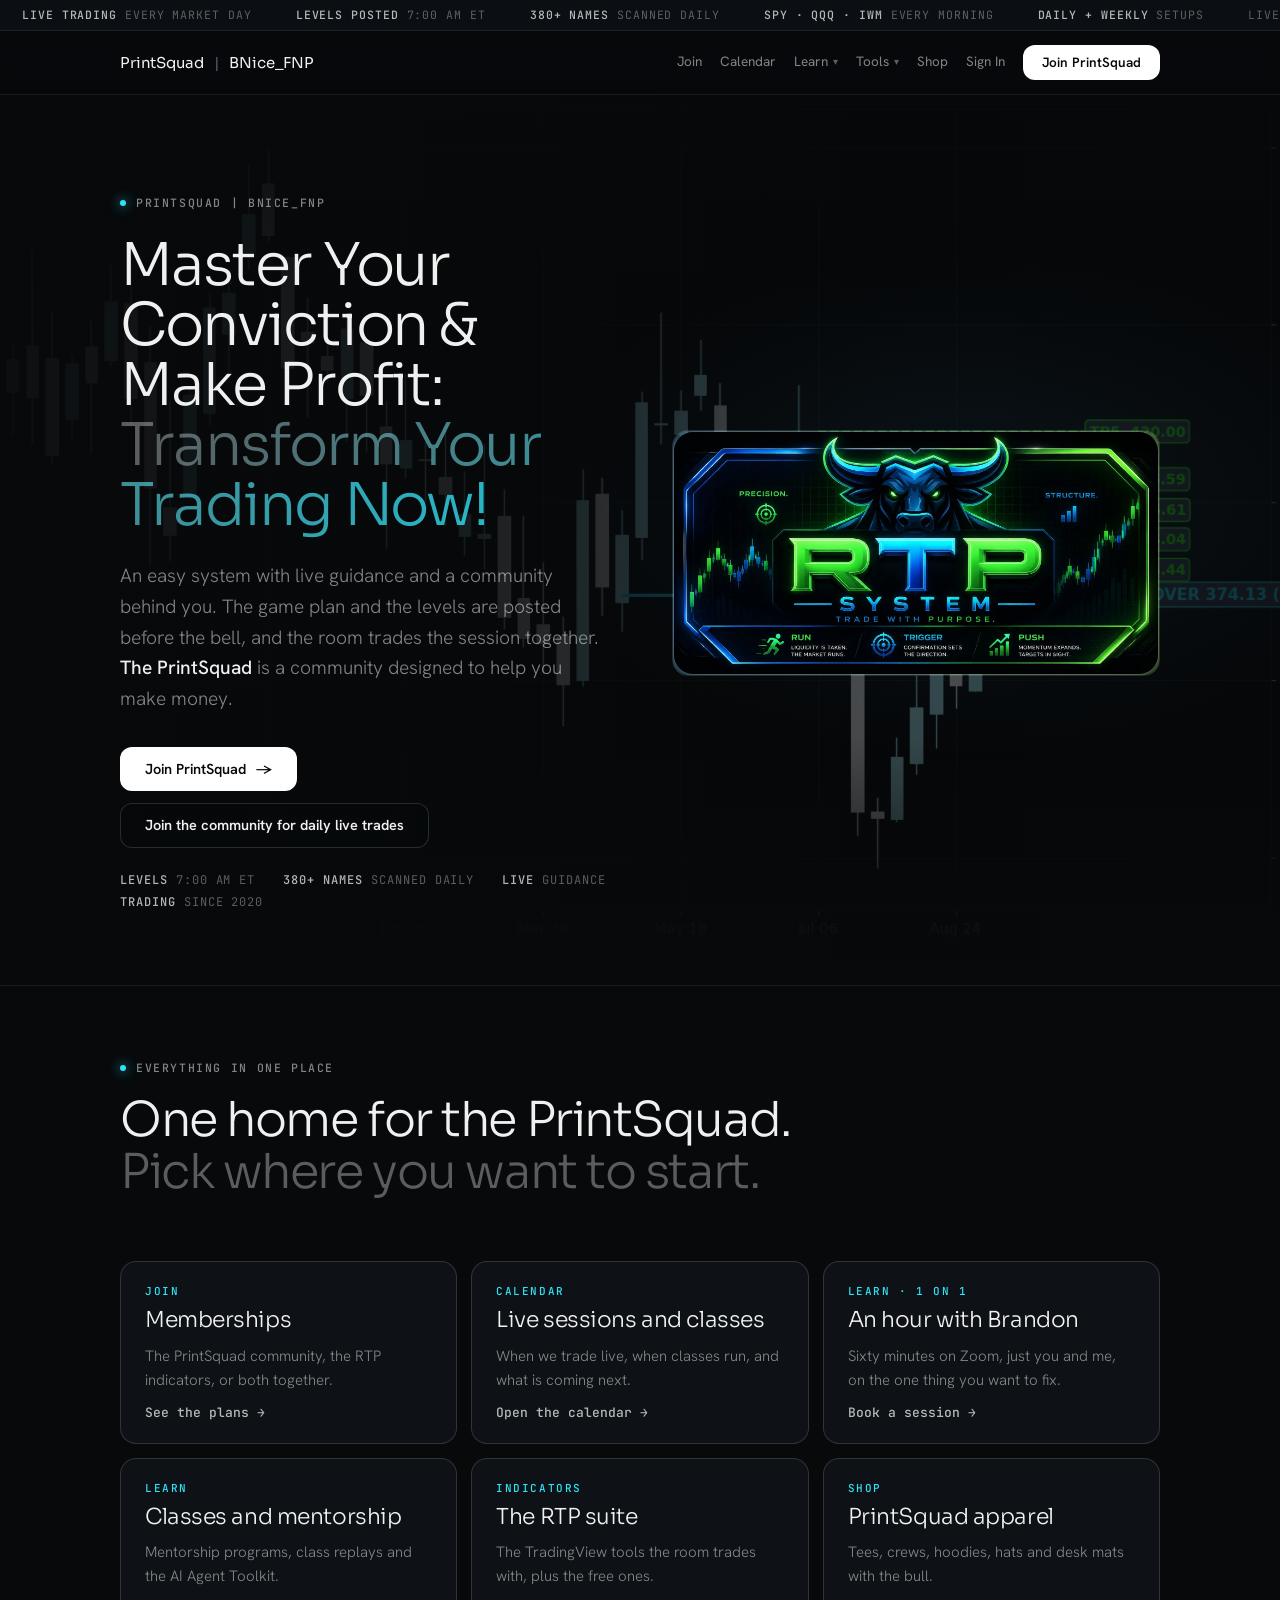
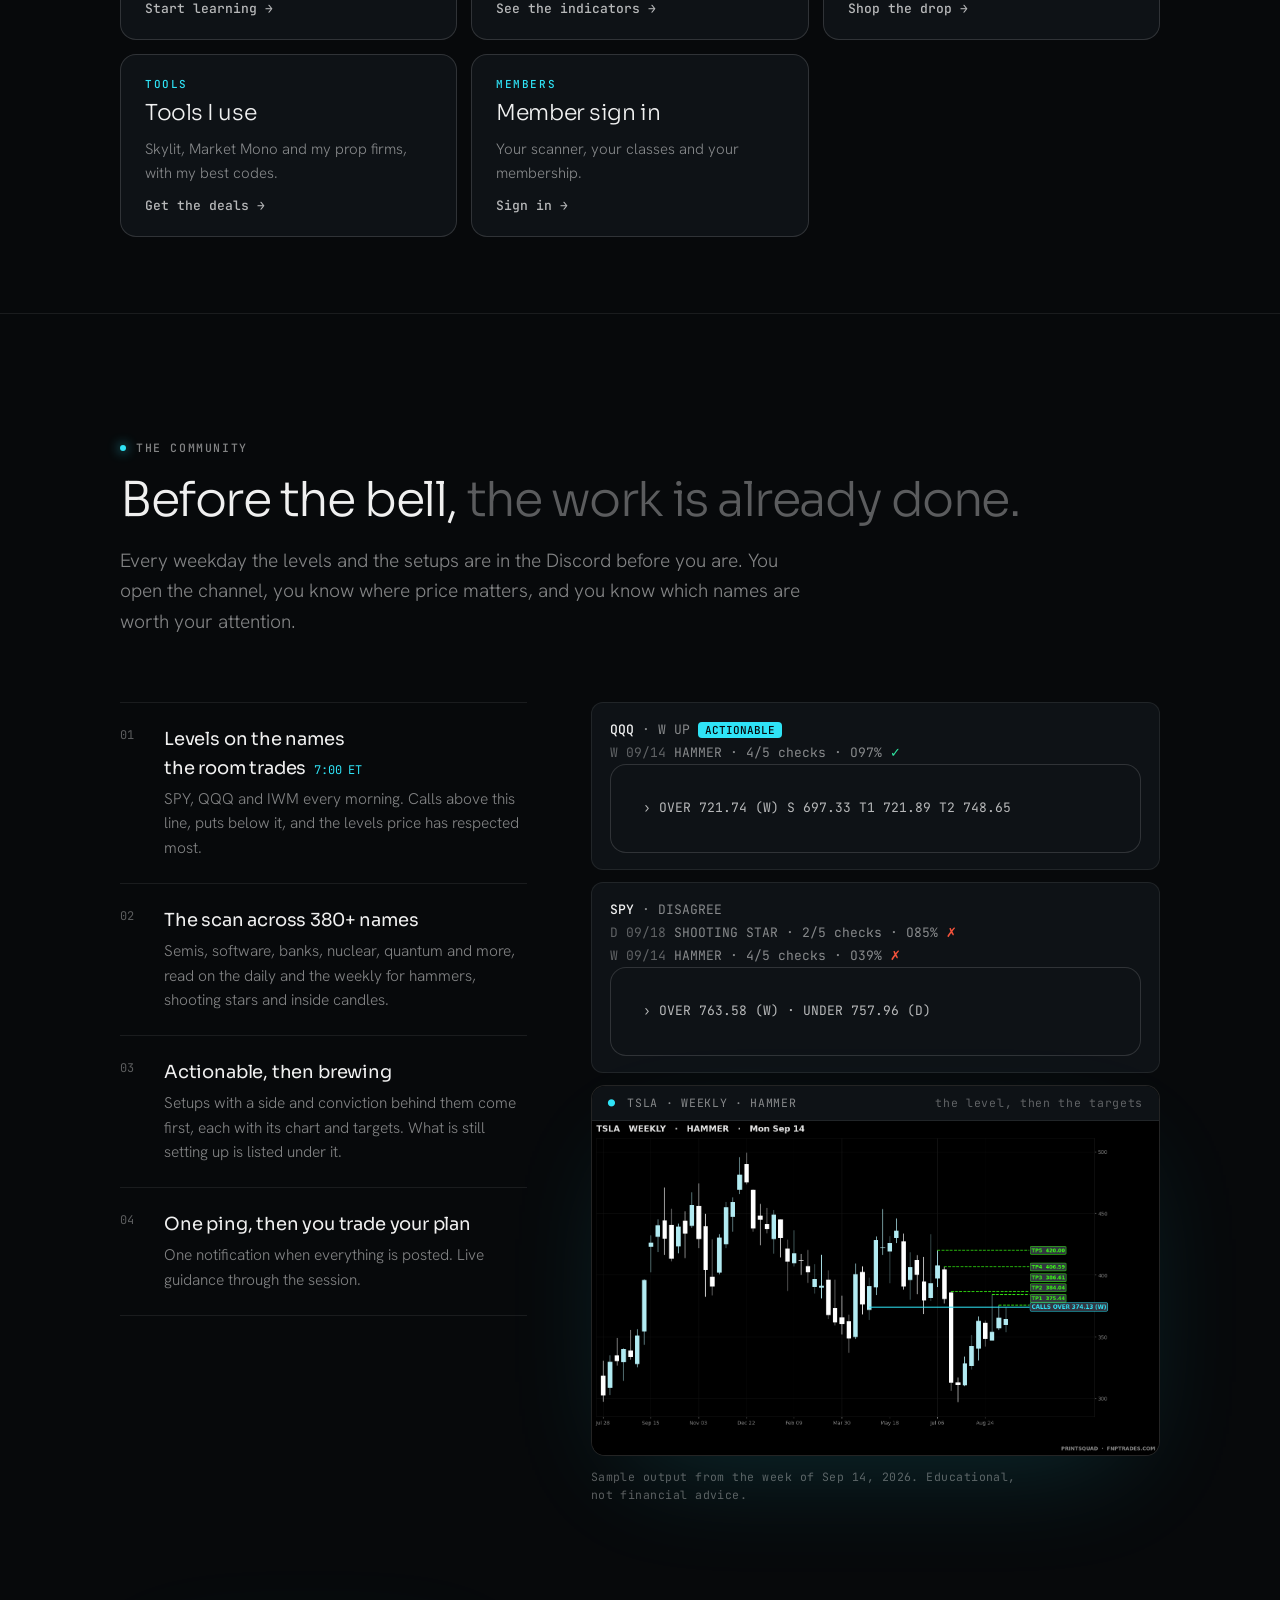
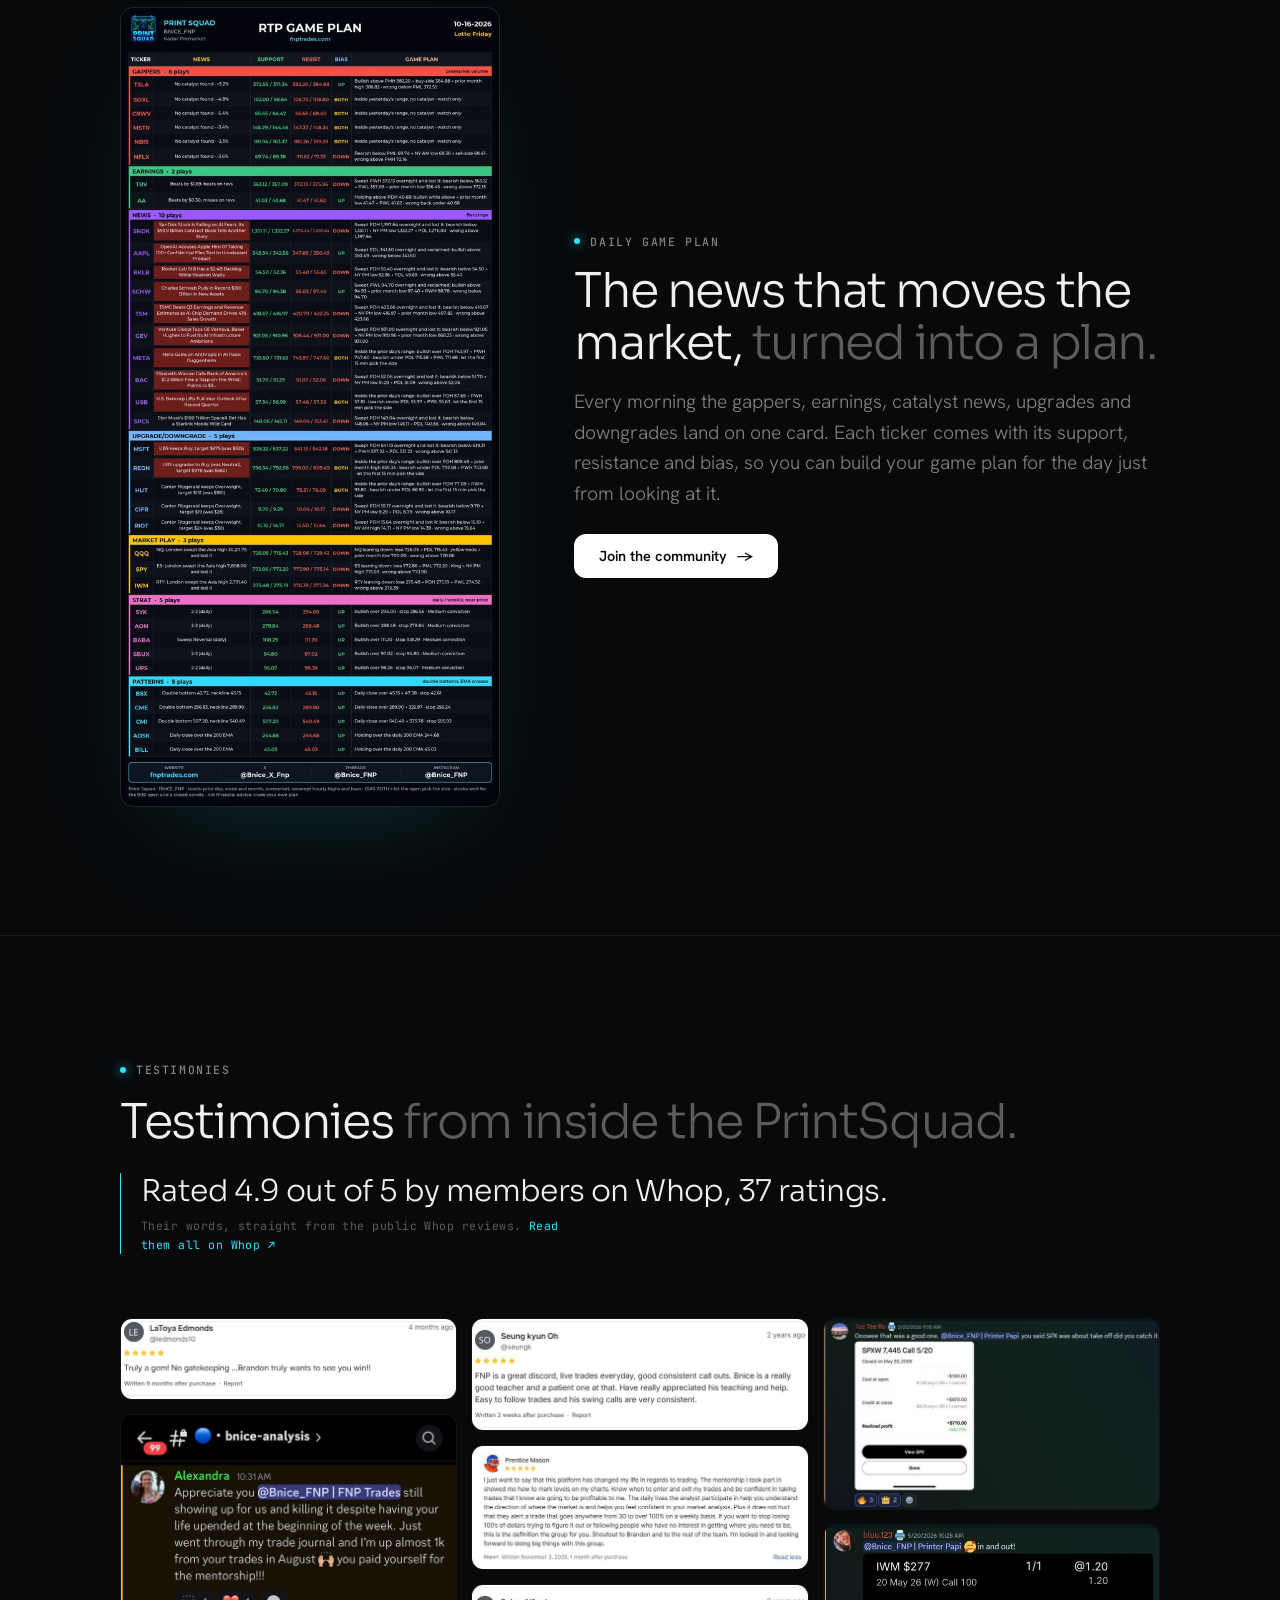
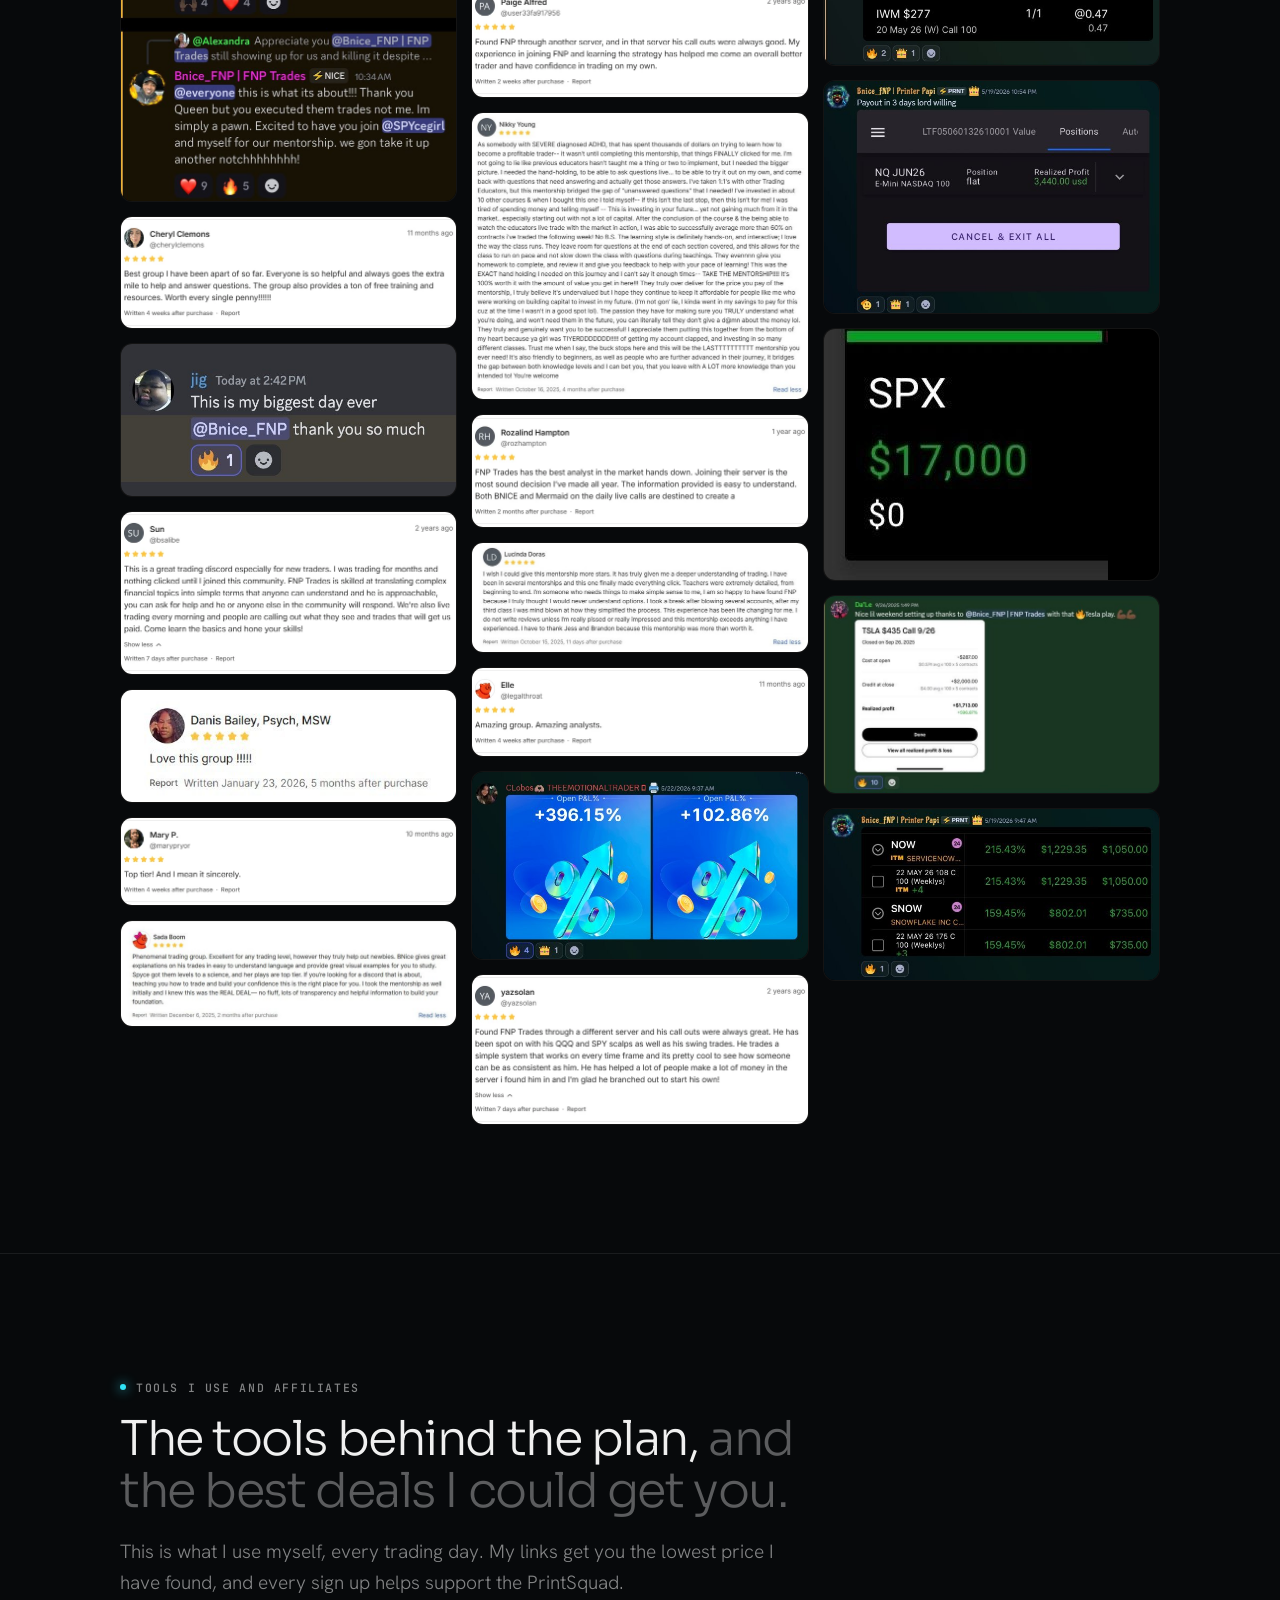
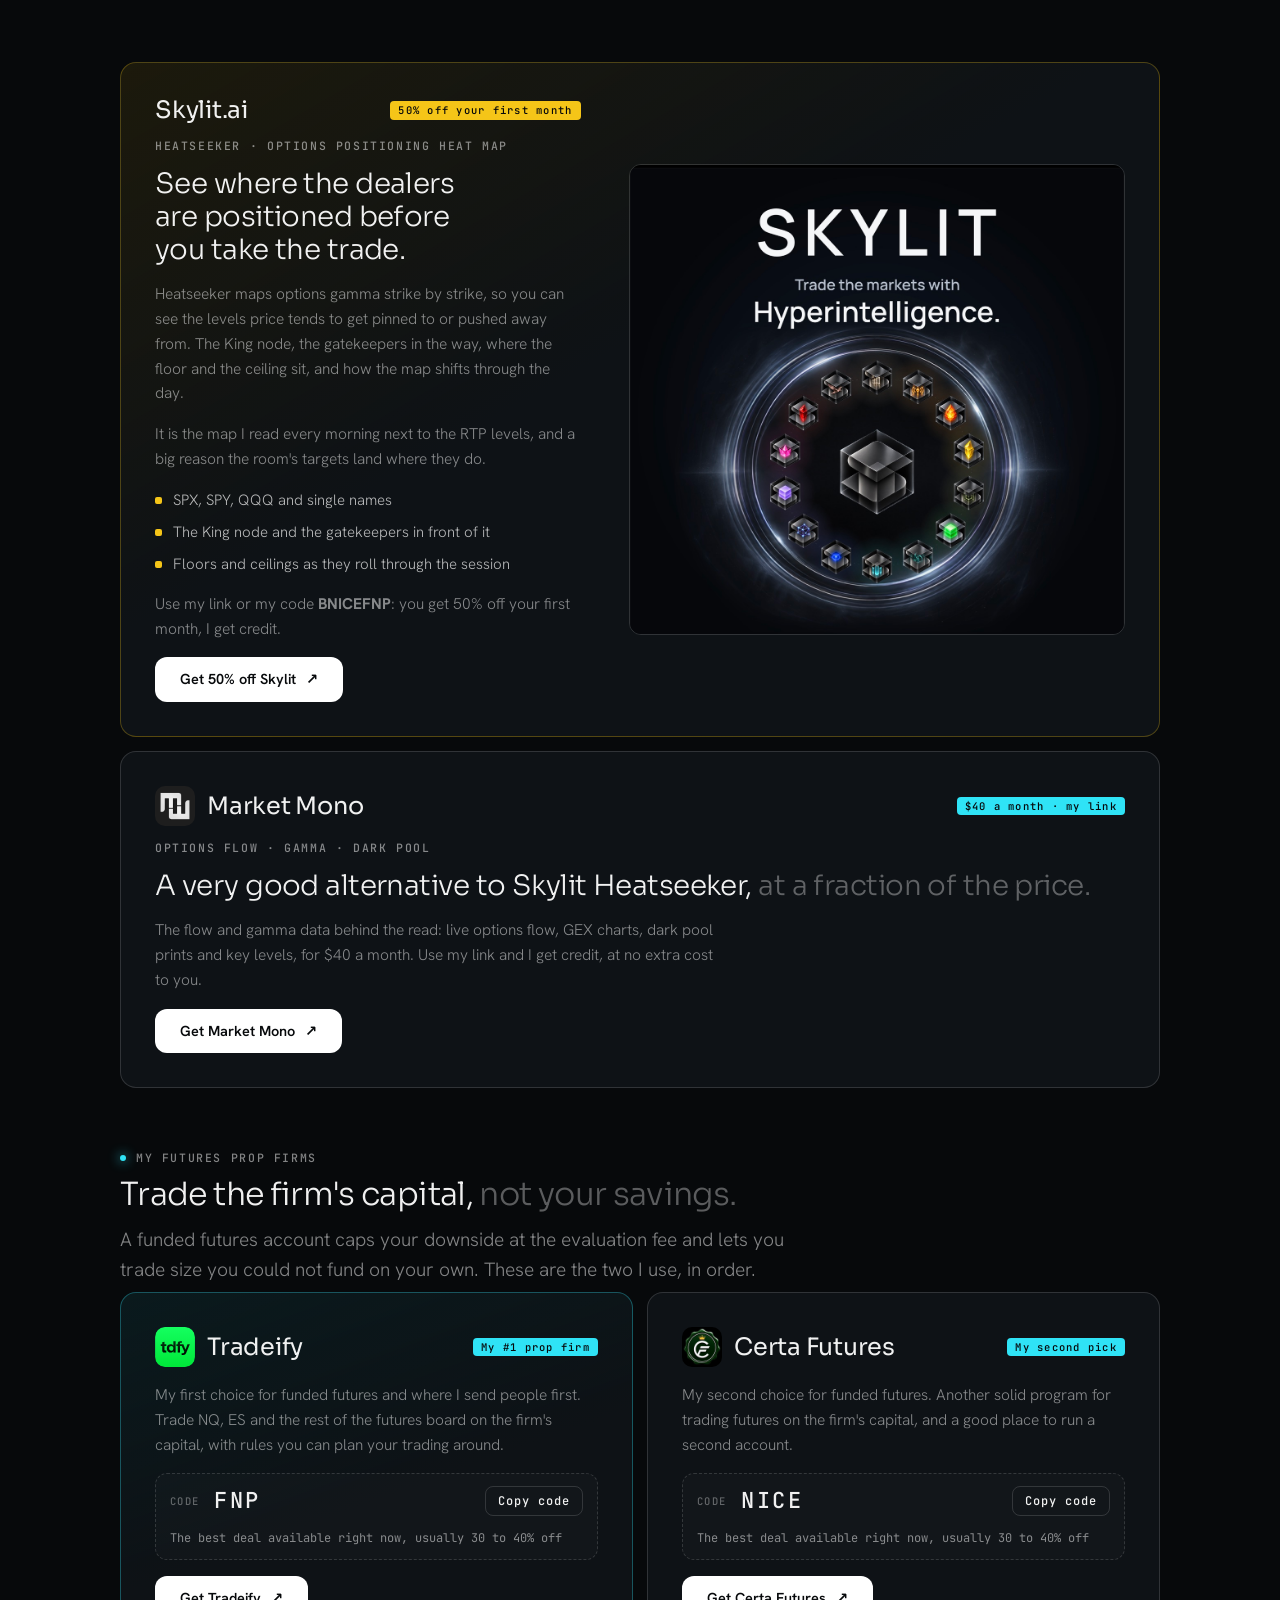
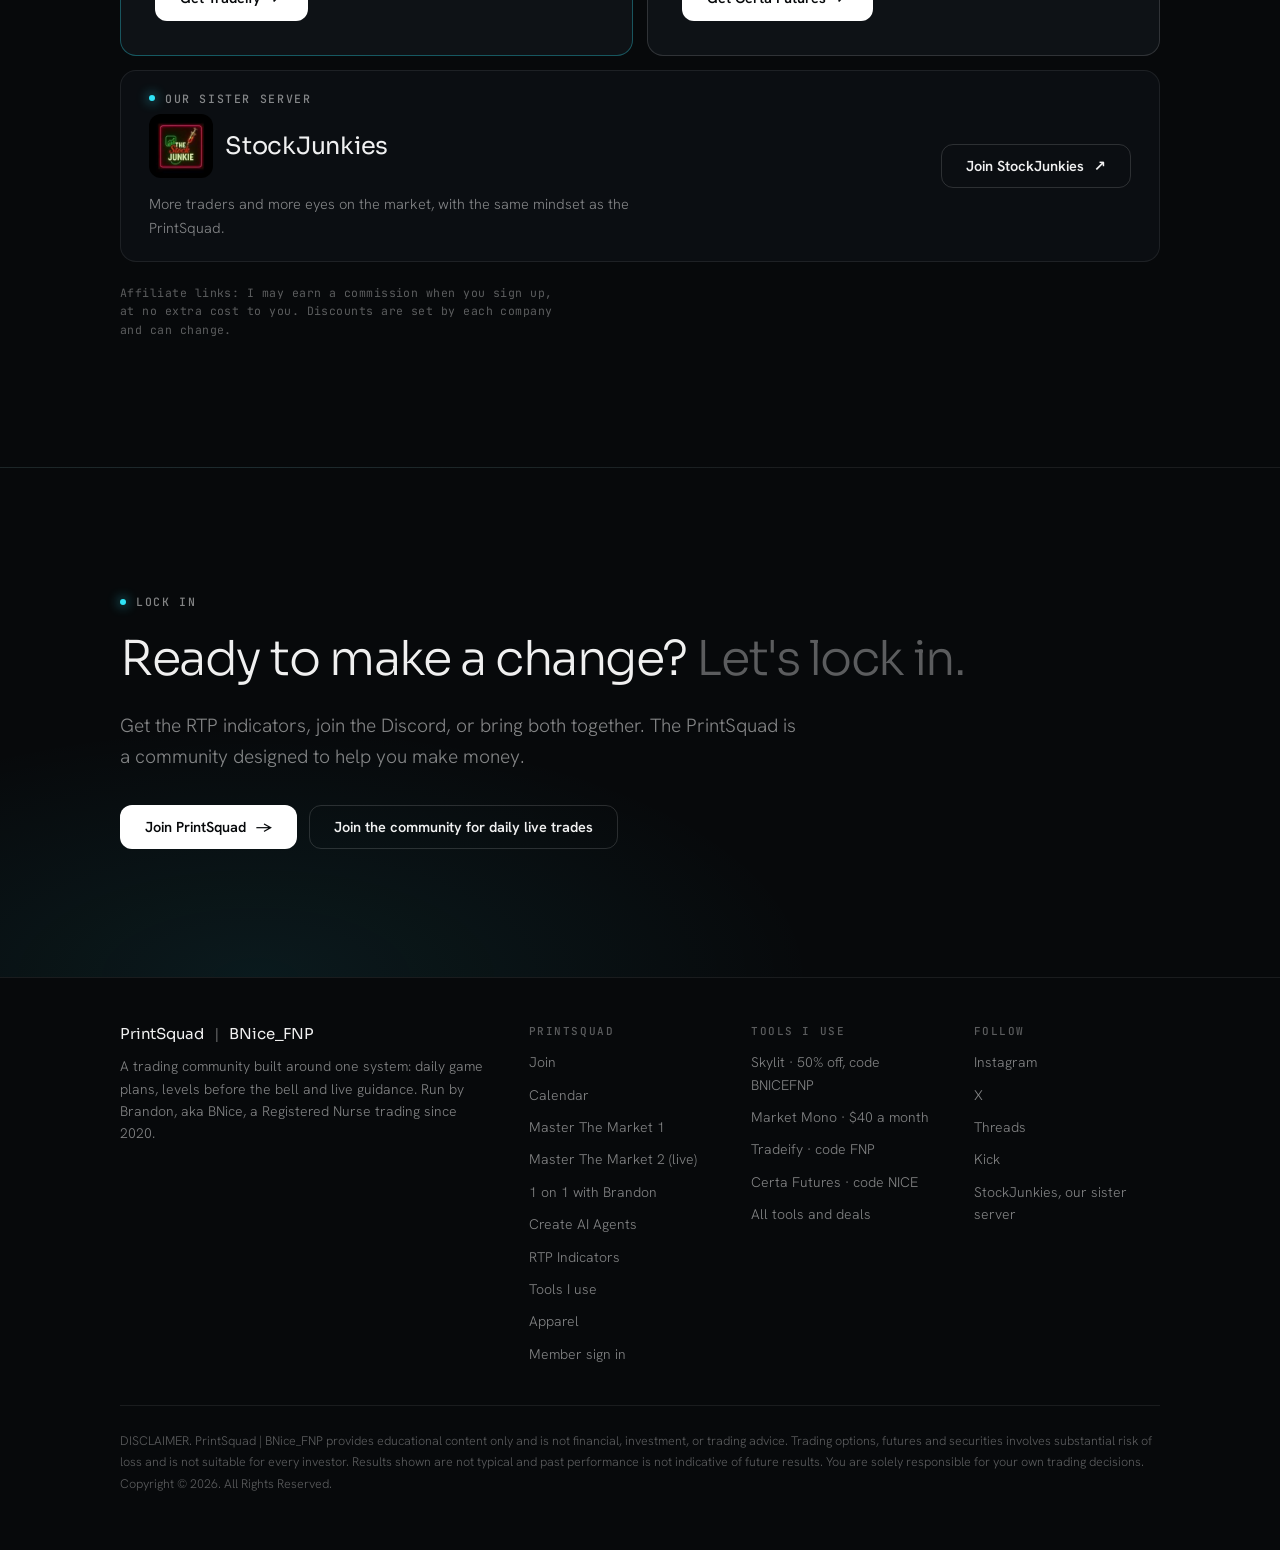
==== index.html @ 518dc93e "The RTP System is called the ebook, not the PDF Co-Authored-By: Claude Opus 5.5 <noreply@anthropic.c" ====
<!doctype html>
<html lang="en">
<head>
<meta charset="utf-8">
<meta name="viewport" content="width=device-width,initial-scale=1">
<title>PrintSquad | Live trading community with BNice</title>
<meta name="description" content="PrintSquad by BNice_FNP. Daily game plans, levels before the bell, live trading, classes, 1 on 1 sessions and the RTP indicators, all in one place.">
<link rel="preconnect" href="https://fonts.googleapis.com">
<link rel="stylesheet" href="https://fonts.googleapis.com/css2?family=Sora:wght@200;300;400;600&family=Hanken+Grotesk:wght@300;400;500;600&family=JetBrains+Mono:wght@400;500&display=swap">
<link rel="stylesheet" href="/site.css">
</head>
<body>
<div class="tape" aria-hidden="true"><div class="tape-track">
  <span><b>LIVE TRADING</b> EVERY MARKET DAY</span><span><b>LEVELS POSTED</b> 7:00 AM ET</span><span><b>380+ NAMES</b> SCANNED DAILY</span><span><b>SPY · QQQ · IWM</b> EVERY MORNING</span><span><b>DAILY + WEEKLY</b> SETUPS</span><span>LIVE GUIDANCE <i>● ON</i></span><span><b>TRADING</b> SINCE 2020</span><span><b>1 ON 1 WITH BRANDON</b> $150 / HOUR</span><span><b>50% OFF</b> SKYLIT · CODE BNICEFNP</span><span><b>CODE FNP</b> TRADEIFY</span>
  <span><b>LIVE TRADING</b> EVERY MARKET DAY</span><span><b>LEVELS POSTED</b> 7:00 AM ET</span><span><b>380+ NAMES</b> SCANNED DAILY</span><span><b>SPY · QQQ · IWM</b> EVERY MORNING</span><span><b>DAILY + WEEKLY</b> SETUPS</span><span>LIVE GUIDANCE <i>● ON</i></span><span><b>TRADING</b> SINCE 2020</span><span><b>1 ON 1 WITH BRANDON</b> $150 / HOUR</span><span><b>50% OFF</b> SKYLIT · CODE BNICEFNP</span><span><b>CODE FNP</b> TRADEIFY</span>
</div></div>

<header class="hdr"><div class="wrap">
  <a class="brand" href="/">PrintSquad <s>|</s> BNice_FNP</a>
  <nav class="nav" aria-label="Site"><a href="/join/">Join</a><a href="/calendar/">Calendar</a><div class="dd"><a class="dd-btn" href="/learn/" aria-haspopup="true">Learn<i aria-hidden="true">▾</i></a><div class="dd-menu"><a href="/learn/rtp-system/"><b>The RTP System</b><span>The ebook</span></a><a href="/learn/class/"><b>Master The Market 1</b><span>The recorded course</span></a><a href="/learn/mentorship/"><b>Master The Market 2</b><span>Live with Chad and BNice, coming soon</span></a><a href="/book/"><b>Book a 1 on 1</b><span>One hour on Zoom</span></a><a href="/aiclass/"><b>Create AI Agents</b><span>The AI Agent Toolkit</span></a></div></div><div class="dd"><a class="dd-btn" href="/tools/" aria-haspopup="true">Tools<i aria-hidden="true">▾</i></a><div class="dd-menu"><a href="/indicators/"><b>RTP Indicators</b><span>The suite for TradingView</span></a><a href="/indicators/#free"><b>Free Indicators</b><span>Free on TradingView</span></a><a href="/tools/"><b>Tools I Use</b><span>Skylit, Market Mono, prop firms</span></a></div></div><a href="https://fnptrades.com/shop/">Shop</a><a href="/members/">Sign In</a></nav>
  <a class="btn btn-solid btn-sm" href="/join/">Join PrintSquad</a>
</div>
<nav class="nav-mobile" aria-label="Site"><div class="wrap"><a href="/join/">Join</a><a href="/calendar/">Calendar</a><a href="/learn/">Learn</a><a href="/tools/">Tools</a><a href="https://fnptrades.com/shop/">Shop</a><a href="/members/">Sign In</a></div></nav>
</header>

<main id="top">
<section class="hero hero-ac"><div class="ac-bg" aria-hidden="true"></div><div class="ac-shade" aria-hidden="true"></div><div class="wrap hero-grid hero-bull">
  <div class="hero-copy">
    <span class="eyebrow">PrintSquad | BNice_FNP</span>
    <h1>Master Your Conviction &amp; Make Profit: <span class="dim">Transform Your Trading Now!</span></h1>
    <p class="lede">An easy system with live guidance and a community behind you. The game plan and the levels are posted before the bell, and the room trades the session together. <b class="hl">The PrintSquad</b> is a community designed to help you make money.</p>
    <div class="cta">
      <a class="btn btn-solid" href="/join/">Join PrintSquad <span aria-hidden="true">→</span></a>
      <a class="btn btn-ghost" href="https://whop.com/masterthemarket?a=bnicefnp">Join the community for daily live trades</a>
    </div>
    <div class="facts"><span><b>Levels</b> 7:00 AM ET</span><span><b>380+ names</b> scanned daily</span><span><b>Live</b> guidance</span><span><b>Trading</b> since 2020</span></div>
  </div>
  <figure class="poster bull"><img src="/assets/rtp_system_banner.webp" alt="RTP System banner: the PrintSquad bull over the RTP System logo. Precision. Structure. Trade with purpose. Run, Trigger, Push." width="1774" height="887"></figure>
</div></section>

<section id="hub" class="rule tight" aria-labelledby="hub-title"><div class="wrap">
  <div class="head">
    <span class="eyebrow">Everything in one place</span>
    <h2 id="hub-title">One home for the PrintSquad. <span class="dim">Pick where you want to start.</span></h2>
  </div>
  <div class="hub">
    <a class="tile" href="/join/"><span class="k">Join</span><h3>Memberships</h3><p>The PrintSquad community, the RTP indicators, or both together.</p><span class="go-arrow">See the plans →</span></a>
    <a class="tile" href="/calendar/"><span class="k">Calendar</span><h3>Live sessions and classes</h3><p>When we trade live, when classes run, and what is coming next.</p><span class="go-arrow">Open the calendar →</span></a>
    <a class="tile" href="/book/"><span class="k">Learn · 1 on 1</span><h3>An hour with Brandon</h3><p>Sixty minutes on Zoom, just you and me, on the one thing you want to fix.</p><span class="go-arrow">Book a session →</span></a>
    <a class="tile" href="/learn/"><span class="k">Learn</span><h3>Classes and mentorship</h3><p>Mentorship programs, class replays and the AI Agent Toolkit.</p><span class="go-arrow">Start learning →</span></a>
    <a class="tile" href="/indicators/"><span class="k">Indicators</span><h3>The RTP suite</h3><p>The TradingView tools the room trades with, plus the free ones.</p><span class="go-arrow">See the indicators →</span></a>
    <a class="tile" href="https://fnptrades.com/shop/"><span class="k">Shop</span><h3>PrintSquad apparel</h3><p>Tees, crews, hoodies, hats and desk mats with the bull.</p><span class="go-arrow">Shop the drop →</span></a>
    <a class="tile" href="/tools/"><span class="k">Tools</span><h3>Tools I use</h3><p>Skylit, Market Mono and my prop firms, with my best codes.</p><span class="go-arrow">Get the deals →</span></a>
    <a class="tile" href="/members/"><span class="k">Members</span><h3>Member sign in</h3><p>Your scanner, your classes and your membership.</p><span class="go-arrow">Sign in →</span></a>
  </div>
</div></section>

<section id="morning" class="rule"><div class="wrap">
  <div class="head">
    <span class="eyebrow">The community</span>
    <h2>Before the bell, <span class="dim">the work is already done.</span></h2>
    <p class="lede">Every weekday the levels and the setups are in the Discord before you are. You open the channel, you know where price matters, and you know which names are worth your attention.</p>
  </div>
  <div class="morning">
    <div class="steps">
      <div class="step"><h3>Levels on the names the room trades<span class="time">7:00 ET</span></h3><p>SPY, QQQ and IWM every morning. Calls above this line, puts below it, and the levels price has respected most.</p></div>
      <div class="step"><h3>The scan across 380+ names</h3><p>Semis, software, banks, nuclear, quantum and more, read on the daily and the weekly for hammers, shooting stars and inside candles.</p></div>
      <div class="step"><h3>Actionable, then brewing</h3><p>Setups with a side and conviction behind them come first, each with its chart and targets. What is still setting up is listed under it.</p></div>
      <div class="step"><h3>One ping, then you trade your plan</h3><p>One notification when everything is posted. Live guidance through the session.</p></div>
    </div>
    <div class="feed">
      <div class="msg" role="img" aria-label="Sample scan output for QQQ and SPY">
        <div><span class="sym">QQQ</span> · W UP<span class="tag">ACTIONABLE</span></div>
        <div><code>W 09/14</code>  HAMMER · 4/5 checks · O97% <span class="ok">✓</span></div>
        <div class="plan">› OVER 721.74 (W)  S 697.33  T1 721.89  T2 748.65</div>
      </div>
      <div class="msg" role="img" aria-label="Sample scan output for SPY">
        <div><span class="sym">SPY</span> · DISAGREE</div>
        <div><code>D 09/18</code>  SHOOTING STAR · 2/5 checks · O85% <span class="no">✗</span></div>
        <div><code>W 09/14</code>  HAMMER · 4/5 checks · O39% <span class="no">✗</span></div>
        <div class="plan">› OVER 763.58 (W)  ·  UNDER 757.96 (D)</div>
      </div>
      <figure class="shot" style="margin:0">
        <div class="shot-bar"><em>●</em><span>TSLA · WEEKLY · HAMMER</span><span>the level, then the targets</span></div>
        <img src="/assets/chart_hero.png" alt="A weekly TSLA chart in the PrintSquad scan template: a calls over level at 374.13 with five targets stacked above it." width="1553" height="914">
      </figure>
      <p class="note">Sample output from the week of Sep 14, 2026. Educational, not financial advice.</p>
    </div>
  </div>

  <div class="brief">
    <figure class="shot" style="margin:0">
      <img src="/assets/game_plan_card.webp" alt="The RTP Game Plan card: gappers, earnings, news, upgrades, market plays, Strat and pattern setups with support, resistance, bias and the plan for each ticker." width="606" height="1280">
    </figure>
    <div class="brief-copy">
      <span class="eyebrow">Daily Game Plan</span>
      <h2>The news that moves the market, <span class="dim">turned into a plan.</span></h2>
      <p class="lede">Every morning the gappers, earnings, catalyst news, upgrades and downgrades land on one card. Each ticker comes with its support, resistance and bias, so you can build your game plan for the day just from looking at it.</p>
      <div class="cta"><a class="btn btn-solid" href="https://whop.com/masterthemarket?a=bnicefnp">Join the community <span aria-hidden="true">→</span></a></div>
    </div>
  </div>
</div></section>

<section id="wins" class="rule"><div class="wrap">
  <div class="head">
    <span class="eyebrow">Testimonies</span>
    <h2>Testimonies <span class="dim">from inside the PrintSquad.</span></h2>
    <div class="claim">
      <strong>Rated 4.9 out of 5 by members on Whop, 37 ratings.</strong>
      <p class="note">Their words, straight from the public Whop reviews. <a href="https://whop.com/masterthemarket/printsquad-fnp-trades-bets/" target="_blank" rel="noopener" style="color:var(--cyan)">Read them all on Whop ↗</a></p>
    </div>
  </div>
  <div class="wall">
    <figure><img src="/assets/review_01_latoya.webp" alt="PrintSquad member review on Whop, 1 of 9" width="676" height="161" loading="lazy"></figure>
    <figure><img src="/assets/win_01.jpg" alt="PrintSquad member win, screenshot 1 of 14" loading="lazy"></figure>
    <figure><img src="/assets/review_02_cheryl.webp" alt="PrintSquad member review on Whop, 2 of 9" width="676" height="224" loading="lazy"></figure>
    <figure><img src="/assets/win_02.jpg" alt="PrintSquad member win, screenshot 2 of 14" loading="lazy"></figure>
    <figure><img src="/assets/review_03_sun.webp" alt="PrintSquad member review on Whop, 3 of 9" width="676" height="325" loading="lazy"></figure>
    <figure><img src="/assets/win_03.jpg" alt="PrintSquad member win, screenshot 3 of 14" loading="lazy"></figure>
    <figure><img src="/assets/review_06_mary.webp" alt="PrintSquad member review on Whop, 4 of 9" width="676" height="177" loading="lazy"></figure>
    <figure><img src="/assets/win_04.jpg" alt="PrintSquad member win, screenshot 4 of 14" loading="lazy"></figure>
    <figure><img src="/assets/review_07_seung.webp" alt="PrintSquad member review on Whop, 5 of 9" width="676" height="224" loading="lazy"></figure>
    <figure><img src="/assets/win_05.jpg" alt="PrintSquad member win, screenshot 5 of 14" loading="lazy"></figure>
    <figure><img src="/assets/review_08_paige.webp" alt="PrintSquad member review on Whop, 6 of 9" width="676" height="225" loading="lazy"></figure>
    <figure><img src="/assets/win_06.jpg" alt="PrintSquad member win, screenshot 6 of 14" loading="lazy"></figure>
    <figure><img src="/assets/review_09_rozalind.webp" alt="PrintSquad member review on Whop, 7 of 9" width="676" height="226" loading="lazy"></figure>
    <figure><img src="/assets/win_07.jpg" alt="PrintSquad member win, screenshot 7 of 14" loading="lazy"></figure>
    <figure><img src="/assets/review_12_elle.webp" alt="PrintSquad member review on Whop, 8 of 9" width="676" height="177" loading="lazy"></figure>
    <figure><img src="/assets/win_08.jpg" alt="PrintSquad member win, screenshot 8 of 14" loading="lazy"></figure>
    <figure><img src="/assets/review_13_yazsolan.webp" alt="PrintSquad member review on Whop, 9 of 9" width="676" height="300" loading="lazy"></figure>
    <figure><img src="/assets/win_09.jpg" alt="PrintSquad member win, screenshot 9 of 14" loading="lazy"></figure>
    <figure><img src="/assets/win_10.jpg" alt="PrintSquad member win, screenshot 10 of 14" loading="lazy"></figure>
    <figure><img src="/assets/win_11.jpg" alt="PrintSquad member win, screenshot 11 of 14" loading="lazy"></figure>
    <figure><img src="/assets/win_12.jpg" alt="PrintSquad member win, screenshot 12 of 14" loading="lazy"></figure>
    <figure><img src="/assets/win_13.jpg" alt="PrintSquad member win, screenshot 13 of 14" loading="lazy"></figure>
    <figure><img src="/assets/win_14.jpg" alt="PrintSquad member win, screenshot 14 of 14" loading="lazy"></figure>
  </div>
</div></section>

<section id="tools" class="rule" aria-labelledby="tools-title"><div class="wrap">
  <div class="head">
    <span class="eyebrow">Tools I use and Affiliates</span>
    <h2 id="tools-title">The tools behind the plan, <span class="dim">and the best deals I could get you.</span></h2>
    <p class="lede">This is what I use myself, every trading day. My links get you the lowest price I have found, and every sign up helps support the PrintSquad.</p>
  </div>

  <div class="tools">
    <article class="tool tool-feature">
      <div class="tool-copy">
        <div class="tool-head"><span class="wordmark">Skylit.ai</span><span class="deal">50% off your first month</span></div>
        <span class="k">Heatseeker · options positioning heat map</span>
        <h3>See where the dealers are positioned before you take the trade.</h3>
        <p>Heatseeker maps options gamma strike by strike, so you can see the levels price tends to get pinned to or pushed away from. The King node, the gatekeepers in the way, where the floor and the ceiling sit, and how the map shifts through the day.</p>
        <p>It is the map I read every morning next to the RTP levels, and a big reason the room's targets land where they do.</p>
        <ul>
          <li>SPX, SPY, QQQ and single names</li>
          <li>The King node and the gatekeepers in front of it</li>
          <li>Floors and ceilings as they roll through the session</li>
        </ul>
        <p>Use my link or my code <b>BNICEFNP</b>: you get 50% off your first month, I get credit.</p>
        <a class="btn btn-solid" href="https://app.skylit.ai/products?ref=BNICEFNP" target="_blank" rel="sponsored noopener">Get 50% off Skylit <span aria-hidden="true">↗</span></a>
      </div>
      <img class="tool-shot" src="/assets/shot_skylit.jpg" alt="Skylit: trade the markets with Hyperintelligence" loading="lazy">
    </article>
    <article class="tool">
      <div class="tool-head"><span class="brandmark"><img class="brandlogo" src="/assets/logo_marketmono.png" alt="" loading="lazy"><span class="wordmark">Market Mono</span></span><span class="deal cy">$40 a month · my link</span></div>
      <span class="k">Options flow · gamma · dark pool</span>
      <h3>A very good alternative to Skylit Heatseeker, <span class="dim">at a fraction of the price.</span></h3>
      <p>The flow and gamma data behind the read: live options flow, GEX charts, dark pool prints and key levels, for $40 a month. Use my link and I get credit, at no extra cost to you.</p>
      <a class="btn btn-solid" href="https://whop.com/checkout/plan_psgRuvs8nuYvo?a=bnicefnp" target="_blank" rel="sponsored noopener">Get Market Mono <span aria-hidden="true">↗</span></a>
    </article>
  </div>

  <div class="props-head">
    <span class="eyebrow">My futures prop firms</span>
    <h3>Trade the firm's capital, <span class="dim">not your savings.</span></h3>
    <p class="lede">A funded futures account caps your downside at the evaluation fee and lets you trade size you could not fund on your own. These are the two I use, in order.</p>
  </div>
  <div class="props">
    <article class="tool tool-first">
      <div class="tool-head"><span class="brandmark"><img class="brandlogo" src="/assets/logo_tradeify.svg" alt="" loading="lazy"><span class="wordmark">Tradeify</span></span><span class="deal cy">My #1 prop firm</span></div>
      <p>My first choice for funded futures and where I send people first. Trade NQ, ES and the rest of the futures board on the firm's capital, with rules you can plan your trading around.</p>
      <div class="coupon"><span class="lbl">Code</span><code>FNP</code><button type="button" data-code="FNP">Copy code</button><span class="off">The best deal available right now, usually 30 to 40% off</span></div>
      <a class="btn btn-solid" href="https://tradeify.co/?ref=GKHED45U" target="_blank" rel="sponsored noopener">Get Tradeify <span aria-hidden="true">↗</span></a>
    </article>
    <article class="tool">
      <div class="tool-head"><span class="brandmark"><img class="brandlogo" src="/assets/logo_certa.jpg" alt="" loading="lazy"><span class="wordmark">Certa Futures</span></span><span class="deal cy">My second pick</span></div>
      <p>My second choice for funded futures. Another solid program for trading futures on the firm's capital, and a good place to run a second account.</p>
      <div class="coupon"><span class="lbl">Code</span><code>NICE</code><button type="button" data-code="NICE">Copy code</button><span class="off">The best deal available right now, usually 30 to 40% off</span></div>
      <a class="btn btn-solid" href="https://www.certafutures.com/?checkout=1&amp;ref=CF534EED9A1739" target="_blank" rel="sponsored noopener">Get Certa Futures <span aria-hidden="true">↗</span></a>
    </article>
  </div>

  <div class="sister">
    <div><span class="eyebrow">Our sister server</span><strong><span class="brandmark"><img class="brandlogo" src="/assets/logo_stockjunkies.jpg" alt="" loading="lazy"><span class="wordmark">StockJunkies</span></span></strong><p>More traders and more eyes on the market, with the same mindset as the PrintSquad.</p></div>
    <a class="btn btn-ghost" href="https://whop.com/checkout/plan_VsYedL4dfEl0D?a=bnicefnp" target="_blank" rel="noopener">Join StockJunkies <span aria-hidden="true">↗</span></a>
  </div>
  <p class="note aff-note">Affiliate links: I may earn a commission when you sign up, at no extra cost to you. Discounts are set by each company and can change.</p>
</div></section>

<section class="close rule"><div class="wrap">
  <span class="eyebrow">Lock in</span>
  <h2>Ready to make a change? <span class="dim">Let's lock in.</span></h2>
  <p class="lede">Get the RTP indicators, join the Discord, or bring both together. The PrintSquad is a community designed to help you make money.</p>
  <div class="cta"><a class="btn btn-solid" href="/join/">Join PrintSquad <span aria-hidden="true">→</span></a>
  <a class="btn btn-ghost" href="https://whop.com/masterthemarket?a=bnicefnp">Join the community for daily live trades</a></div>
  </div></section>
</main>

<footer><div class="wrap">
  <div class="foot">
    <div><div class="brand" style="margin-bottom:14px">PrintSquad <s>|</s> BNice_FNP</div><p style="font-size:14px;color:var(--t3)">A trading community built around one system: daily game plans, levels before the bell and live guidance. Run by Brandon, aka BNice, a Registered Nurse trading since 2020.</p></div>
    <div><h4>PrintSquad</h4><ul><li><a href="/join/">Join</a></li><li><a href="/calendar/">Calendar</a></li><li><a href="/learn/class/">Master The Market 1</a></li><li><a href="/learn/mentorship/">Master The Market 2 (live)</a></li><li><a href="/book/">1 on 1 with Brandon</a></li><li><a href="/aiclass/">Create AI Agents</a></li><li><a href="/indicators/">RTP Indicators</a></li><li><a href="/tools/">Tools I use</a></li><li><a href="https://fnptrades.com/shop/">Apparel</a></li><li><a href="/members/">Member sign in</a></li></ul></div>
    <div><h4>Tools I use</h4><ul><li><a href="https://app.skylit.ai/products?ref=BNICEFNP" target="_blank" rel="sponsored noopener">Skylit · 50% off, code BNICEFNP</a></li><li><a href="https://whop.com/checkout/plan_psgRuvs8nuYvo?a=bnicefnp" target="_blank" rel="sponsored noopener">Market Mono · $40 a month</a></li><li><a href="https://tradeify.co/?ref=GKHED45U" target="_blank" rel="sponsored noopener">Tradeify · code FNP</a></li><li><a href="https://www.certafutures.com/?checkout=1&amp;ref=CF534EED9A1739" target="_blank" rel="sponsored noopener">Certa Futures · code NICE</a></li><li><a href="/tools/">All tools and deals</a></li></ul></div>
    <div><h4>Follow</h4><ul><li><a href="https://www.instagram.com/bnice_fnp/">Instagram</a></li><li><a href="https://x.com/Bnice_X_Fnp">X</a></li><li><a href="https://www.threads.net/@bnice_fnp">Threads</a></li><li><a href="https://kick.com/bnice-fnp">Kick</a></li><li><a href="https://whop.com/checkout/plan_VsYedL4dfEl0D?a=bnicefnp" target="_blank" rel="noopener">StockJunkies, our sister server</a></li></ul></div>
  </div>
  <p class="legal">DISCLAIMER. PrintSquad | BNice_FNP provides educational content only and is not financial, investment, or trading advice. Trading options, futures and securities involves substantial risk of loss and is not suitable for every investor. Results shown are not typical and past performance is not indicative of future results. You are solely responsible for your own trading decisions.<br>Copyright © 2026. All Rights Reserved.</p>
</div></footer>
<script>
document.querySelectorAll(".coupon button").forEach(function (b) {
  b.addEventListener("click", function () {
    var done = function () { b.textContent = "Copied"; setTimeout(function () { b.textContent = "Copy code"; }, 1600); };
    if (navigator.clipboard) navigator.clipboard.writeText(b.dataset.code).then(done, done); else done();
  });
});
</script>
</body>
</html>
---- site.css ----
/* One deliberate look: the site is dark the way a trading terminal is dark.
   Every colour is painted explicitly so it holds on any host ground. */
:root{
  --ground:#07090B; --ground-2:#0B0E12; --panel:#0E1216;
  --t1:rgba(255,255,255,.94); --t2:rgba(255,255,255,.70); --t3:rgba(255,255,255,.50); --t4:rgba(255,255,255,.34);
  --line:rgba(255,255,255,.08); --line-2:rgba(255,255,255,.14);
  --cyan:#2FE3F6; --mint:#B2EBF2; --up:#2FE3A0; --down:#F5533C; --gold:#F5C518;
  --display:"Sora",ui-sans-serif,system-ui,"Segoe UI",sans-serif;
  --body:"Hanken Grotesk",ui-sans-serif,system-ui,"Segoe UI",sans-serif;
  --mono:"JetBrains Mono",ui-monospace,"SF Mono",Menlo,Consolas,monospace;
  --wrap:1120px;
}
*{box-sizing:border-box}
html{scroll-behavior:smooth}
body{margin:0;background:var(--ground);color:var(--t2);font:300 17px/1.6 var(--body);-webkit-font-smoothing:antialiased}
a{color:inherit;text-decoration:none}
a:focus-visible,button:focus-visible{outline:2px solid var(--cyan);outline-offset:3px;border-radius:6px}
img{display:block;max-width:100%;height:auto}
.wrap{max-width:var(--wrap);margin-inline:auto;padding-inline:clamp(18px,4vw,40px)}

/* type scale */
h1,h2,h3{font-family:var(--display);color:var(--t1);margin:0;text-wrap:balance}
h1{font-weight:300;font-size:clamp(40px,6.4vw,76px);line-height:1.02;letter-spacing:-.035em}
h2{font-weight:300;font-size:clamp(30px,4vw,48px);line-height:1.08;letter-spacing:-.03em}
h3{font-weight:400;font-size:18px;letter-spacing:-.01em}
.dim{color:var(--t4)}
p{margin:0;max-width:62ch}
.lede{font-size:clamp(17px,1.5vw,20px);color:var(--t3)}
.eyebrow{font:500 11.5px/1 var(--mono);letter-spacing:.14em;text-transform:uppercase;color:var(--t3);display:inline-flex;align-items:center;gap:10px}
.eyebrow::before{content:"";width:6px;height:6px;border-radius:50%;background:var(--cyan);box-shadow:0 0 12px var(--cyan)}
.mono{font-family:var(--mono);font-variant-numeric:tabular-nums}

/* buttons: white with black text, so a label can never vanish into its own fill */
.btn{display:inline-flex;align-items:center;gap:10px;font:600 14.5px/1 var(--body);padding:14px 24px;border-radius:12px;border:1px solid transparent;transition:transform .15s ease,background .15s ease,border-color .15s ease}
.btn-solid{background:#fff;color:#07090B}
.btn-solid:hover{transform:translateY(-1px);background:var(--mint)}
.btn-ghost{color:var(--t1);border-color:var(--line-2)}
.btn-ghost:hover{border-color:var(--t3)}
.btn-sm{padding:10px 18px;font-size:13.5px}

/* tape */
.tape{border-bottom:1px solid var(--line);background:var(--ground-2);overflow:hidden;white-space:nowrap}
.tape-track{display:inline-flex;gap:0;padding-block:9px;animation:slide 46s linear infinite}
.tape span{font:400 11.5px/1 var(--mono);letter-spacing:.08em;color:var(--t4);padding-inline:22px}
.tape b{font-weight:500;color:var(--t2)}
.tape i{font-style:normal;color:var(--cyan)}
@keyframes slide{to{transform:translateX(-50%)}}

/* header */
.hdr{position:sticky;top:env(safe-area-inset-top,0px);z-index:20;background:rgba(7,9,11,.82);backdrop-filter:blur(14px);border-bottom:1px solid var(--line)}
.hdr .wrap{display:flex;align-items:center;gap:14px;padding-block:14px}
.brand{font:400 15px/1 var(--display);color:var(--t1);letter-spacing:-.01em;display:flex;gap:10px;align-items:center}
.brand s{text-decoration:none;color:var(--t4)}
.nav{display:flex;gap:16px;margin-left:auto;margin-right:4px;font-size:13.5px;font-weight:400;color:var(--t3)}
.nav a:hover{color:var(--t1)}

/* sections */
section{padding-block:clamp(72px,10vw,132px)}
.rule{border-top:1px solid var(--line)}
.head{display:grid;gap:20px;margin-bottom:clamp(36px,5vw,64px)}

/* hero */
.hero{padding-block:clamp(56px,8vw,104px) clamp(48px,6vw,80px);background:radial-gradient(900px 420px at 78% 8%,rgba(47,227,246,.07),transparent 70%)}
.hero-grid{display:grid;gap:clamp(36px,5vw,64px)}
.hero-copy{display:grid;gap:26px;max-width:760px}
.cta{display:flex;flex-wrap:wrap;gap:12px;margin-top:6px}
.facts{display:flex;flex-wrap:wrap;gap:10px 28px;font:400 12px/1 var(--mono);letter-spacing:.08em;color:var(--t4);text-transform:uppercase}
.facts b{color:var(--t2);font-weight:500}

/* framed product shot */
.shot{border:1px solid var(--line-2);border-radius:14px;overflow:hidden;background:#000;box-shadow:0 40px 120px -40px rgba(47,227,246,.18)}
.shot-bar{display:flex;align-items:center;gap:12px;padding:11px 16px;border-bottom:1px solid var(--line);background:var(--panel);font:400 11.5px/1 var(--mono);letter-spacing:.06em;color:var(--t3)}
.shot-bar em{font-style:normal;color:var(--cyan)}
.shot-bar span:last-child{margin-left:auto;color:var(--t4)}

/* the morning */
.morning{display:grid;gap:clamp(32px,5vw,72px);grid-template-columns:minmax(0,5fr) minmax(0,7fr);align-items:start}
.steps{display:grid;gap:0;counter-reset:s}
.step{display:grid;grid-template-columns:44px 1fr;gap:4px 0;padding-block:22px;border-top:1px solid var(--line)}
.step:last-child{border-bottom:1px solid var(--line)}
.step::before{counter-increment:s;content:"0" counter(s);font:400 12px/1.7 var(--mono);color:var(--t4);grid-row:span 2}
.step p{font-size:15.5px;color:var(--t3)}
.time{font:400 12px/1 var(--mono);color:var(--cyan);margin-left:8px}

.feed{display:grid;gap:12px}
.msg{border:1px solid var(--line);border-radius:12px;background:var(--panel);padding:16px 18px;font:400 13px/1.75 var(--mono);color:var(--t3);overflow-x:auto}
.msg .sym{color:var(--t1);font-weight:500}
.msg .tag{color:#07090B;background:var(--cyan);border-radius:4px;padding:1px 7px;font-size:11px;font-weight:500;margin-left:8px}
.msg .ok{color:var(--up)} .msg .no{color:var(--down)} .msg .plan{color:var(--t2)}
.msg code{color:var(--t4);font:inherit}
.note{font:400 11.5px/1.6 var(--mono);color:var(--t4);letter-spacing:.04em}

.brief{display:grid;gap:clamp(32px,5vw,72px);grid-template-columns:minmax(0,4fr) minmax(0,6fr);align-items:center;margin-top:clamp(64px,8vw,112px)}
.brief .shot{max-width:380px}
.brief-copy{display:grid;gap:18px}

/* mentorship */
.pull{font:300 clamp(22px,2.8vw,32px)/1.25 var(--display);color:var(--t1);letter-spacing:-.02em;border-left:1px solid var(--cyan);padding-left:22px;max-width:30ch;text-wrap:balance}
.pull span{color:var(--t4)}
.struct{display:grid;grid-template-columns:repeat(auto-fit,minmax(220px,1fr));gap:0;border:1px solid var(--line);border-radius:14px;overflow:hidden;margin-block:clamp(40px,5vw,64px)}
.struct div{padding:24px;display:grid;gap:8px;border-right:1px solid var(--line);border-bottom:1px solid var(--line);margin:0 -1px -1px 0;background:var(--panel)}
.struct .k{font:400 11.5px/1 var(--mono);letter-spacing:.12em;text-transform:uppercase;color:var(--t4)}
.struct strong{font:400 17px/1.3 var(--display);color:var(--t1)}
.struct p{font-size:14.5px;color:var(--t3)}
.weeks{display:grid;gap:0}
.week{display:grid;grid-template-columns:minmax(0,3fr) minmax(0,5fr) minmax(0,4fr);gap:12px 32px;padding-block:28px;border-top:1px solid var(--line);align-items:start}
.week:last-child{border-bottom:1px solid var(--line)}
.week .n{font:400 12px/1 var(--mono);letter-spacing:.12em;color:var(--cyan);display:block;margin-bottom:10px}
.week ul{margin:0;padding:0;list-style:none;display:grid;gap:7px;font-size:15.5px;color:var(--t3)}
.week li{padding-left:16px;position:relative}
.week li::before{content:"";position:absolute;left:0;top:.72em;width:6px;height:1px;background:var(--t4)}
.goal{font-size:15px;color:var(--t2)}
.goal b{display:block;font:400 11.5px/1 var(--mono);letter-spacing:.12em;text-transform:uppercase;color:var(--t4);margin-bottom:8px}
.expect{display:grid;grid-template-columns:repeat(auto-fit,minmax(220px,1fr));gap:24px 40px;margin-top:clamp(40px,5vw,64px)}
.expect p{font-size:15.5px;color:var(--t3)}
.expect b{color:var(--t1);font-weight:500}
.tbd{font:500 11px/1 var(--mono);letter-spacing:.1em;color:#07090B;background:var(--gold);border-radius:4px;padding:4px 8px;white-space:nowrap}
.enroll{display:flex;flex-wrap:wrap;gap:16px 28px;align-items:center;margin-top:clamp(40px,5vw,64px);padding:24px 28px;border:1px solid var(--line-2);border-radius:14px;background:linear-gradient(90deg,rgba(47,227,246,.06),transparent)}
.enroll div{display:grid;gap:6px;margin-right:auto}
.enroll strong{font:400 19px/1.2 var(--display);color:var(--t1)}
.enroll span{font-size:14.5px;color:var(--t3)}
@media (max-width:860px){.week{grid-template-columns:minmax(0,1fr)}}


/* Master The Market: the flyers' green and blue, used only inside this offer */
:root{--mtm-green:#9BE24A;--mtm-blue:#4FB6F2}
.hl{color:var(--t1);font-weight:500}
.hero-grid{grid-template-columns:minmax(0,7fr) minmax(0,4fr);align-items:center}
.poster{margin:0;border-radius:16px;overflow:hidden;border:1px solid var(--line-2);box-shadow:0 40px 120px -30px rgba(155,226,74,.22);max-width:420px;justify-self:end}
.week{grid-template-columns:minmax(0,4fr) minmax(0,7fr)}
.week .n{color:var(--mtm-green)} .week.alt .n{color:var(--mtm-blue)}
.live{font-style:normal;font-size:10.5px;color:#fff;background:#E5484D;border-radius:4px;padding:2px 7px;margin-left:8px;letter-spacing:.1em}
.sub{margin-top:clamp(48px,6vw,80px)}
.subh{font:500 11.5px/1 var(--mono);letter-spacing:.14em;text-transform:uppercase;color:var(--t4);margin-bottom:22px}
.learn{list-style:none;margin:0;padding:0;display:grid;grid-template-columns:repeat(auto-fit,minmax(260px,1fr));gap:0 40px}
.learn li{padding:14px 0 14px 28px;border-top:1px solid var(--line);position:relative;color:var(--t2);font-size:16px}
.learn li::before{content:"";position:absolute;left:2px;top:1.35em;width:10px;height:5px;border-left:1.5px solid var(--mtm-green);border-bottom:1.5px solid var(--mtm-green);transform:rotate(-45deg)}
.learn li:nth-child(even)::before{border-color:var(--mtm-blue)}
.who{display:grid;grid-template-columns:repeat(auto-fit,minmax(250px,1fr));gap:14px}
.who div{border:1px solid var(--line);border-radius:14px;padding:24px;display:grid;gap:8px;background:var(--panel)}
.who strong{font:400 17px/1.3 var(--display);color:var(--mtm-green)} .who .alt strong{color:var(--mtm-blue)}
.who p{font-size:15px;color:var(--t3)}
.invest{margin-top:clamp(48px,6vw,80px);border:1px solid var(--line-2);border-radius:16px;padding:clamp(24px,4vw,40px);display:grid;gap:32px 48px;grid-template-columns:minmax(0,5fr) minmax(0,7fr);background:linear-gradient(135deg,rgba(155,226,74,.06),rgba(79,182,242,.05) 60%,transparent)}
.invest .k{font:500 11.5px/1 var(--mono);letter-spacing:.2em;text-transform:uppercase;color:var(--t3)}
.tiers{display:flex;gap:36px;margin-top:18px;flex-wrap:wrap}
.tiers b{display:block;font:300 clamp(44px,6vw,64px)/1 var(--display);letter-spacing:-.04em;color:var(--mtm-green)}
.tiers .alt b{color:var(--mtm-blue)}
.tiers span{font:400 12px/1 var(--mono);letter-spacing:.12em;text-transform:uppercase;color:var(--t3);display:block;margin-top:10px}
.seat{margin:0;padding:0;list-style:none;counter-reset:n;display:grid;gap:0}
.seat li{counter-increment:n;display:grid;grid-template-columns:36px 1fr;gap:2px 0;padding-block:14px;border-top:1px solid var(--line)}
.seat li:first-child{border-top:0;padding-top:0}
.seat li::before{content:counter(n);font:300 26px/1 var(--display);color:var(--mtm-green);grid-row:span 2}
.seat li:nth-child(2)::before{color:var(--mtm-blue)}
.seat strong{font:400 16.5px/1.3 var(--display);color:var(--t1)}
.seat span{font-size:14.5px;color:var(--t3)}
.go{grid-column:1/-1;display:flex;flex-wrap:wrap;gap:14px 24px;align-items:center;padding-top:24px;border-top:1px solid var(--line)}
.hero-bull{grid-template-columns:minmax(0,1fr) minmax(0,1fr)}
.hero-bull h1{font-size:clamp(38px,4.6vw,60px)}
.poster.bull{max-width:none;justify-self:stretch;box-shadow:-30px 40px 120px -40px rgba(79,182,242,.28),30px 40px 120px -40px rgba(155,226,74,.28)}
@media (max-width:860px){.hero-grid,.invest,.week{grid-template-columns:minmax(0,1fr)}.poster{justify-self:start;max-width:340px}}


/* Membership and indicator access */
#join{scroll-margin-top:140px;padding-block:clamp(48px,6vw,80px);background:var(--ground-2)}
.access-grid{display:grid;grid-template-columns:repeat(2,minmax(0,1fr));gap:20px}
.access-card{display:flex;flex-direction:column;gap:18px;border:1px solid var(--line-2);border-radius:16px;padding:clamp(24px,3vw,36px);background:var(--panel)}
.access-card h3{font-size:25px}
.access-card .btn{align-self:flex-start;margin-top:auto;line-height:1.3}
.access-card .eyebrow{line-height:1.5}
.access-bundle{display:flex;align-items:center;justify-content:space-between;flex-wrap:wrap;gap:20px;margin-top:20px;padding:24px 28px;border:1px solid rgba(47,227,246,.25);border-radius:16px;background:rgba(47,227,246,.04)}
.access-bundle p{margin-top:6px}
.access-note{margin-top:20px;font-size:14px;color:var(--t3)}
@media(max-width:620px){.access-grid{grid-template-columns:1fr}.access-card .btn{width:100%;justify-content:center}.access-bundle .btn{width:100%;justify-content:center}}
/* learn with me: the one-on-one and the AI team kit (2026-11-08), same cards as Join */
#learn{scroll-margin-top:140px}
.offer{background:linear-gradient(160deg,rgba(47,227,246,.07),var(--panel) 55%)}
.offer p{font-size:15.5px;color:var(--t3)}
.offer-price{font:500 12px/1.5 var(--mono);letter-spacing:.12em;text-transform:uppercase;color:var(--cyan)}
.offer .fine{font-size:13px;color:var(--t4);line-height:1.5}
/* two ways in */
.ways{padding-block:0 clamp(56px,7vw,96px)}
.ways .wrap{display:grid;grid-template-columns:repeat(auto-fit,minmax(300px,1fr));gap:14px}
.way{border:1px solid var(--line-2);border-radius:16px;padding:clamp(24px,3vw,34px);display:grid;gap:14px;align-content:start;background:var(--panel)}
.way:first-child{background:linear-gradient(160deg,rgba(155,226,74,.08),var(--panel) 55%)}
.way .k{font:500 11.5px/1 var(--mono);letter-spacing:.14em;text-transform:uppercase}
.way .k.g{color:var(--mtm-green)} .way .k.b{color:var(--mtm-blue)}
.way h3{font:300 clamp(24px,2.6vw,30px)/1.15 var(--display);letter-spacing:-.02em}
.way p{font-size:15.5px;color:var(--t3)}
.way .btn{justify-self:start;margin-top:6px}
.hdr .btn-ghost{border-color:var(--line-2)}
@media (max-width:620px){.hdr .btn-ghost{display:none}}

/* brandon */
.about{display:grid;gap:clamp(32px,5vw,72px);grid-template-columns:minmax(0,4fr) minmax(0,7fr);align-items:center}
.portrait{border-radius:14px;overflow:hidden;border:1px solid var(--line-2);max-width:380px}
.about-copy{display:grid;gap:20px}
.about-copy p{color:var(--t2)}
.sig{font:400 12px/1 var(--mono);letter-spacing:.1em;text-transform:uppercase;color:var(--t4)}

/* wins */
.claim{display:grid;gap:8px;border-left:1px solid var(--cyan);padding-left:20px;margin-top:6px}
.claim strong{font:300 clamp(22px,2.6vw,30px)/1.2 var(--display);color:var(--t1);letter-spacing:-.02em}
.wall{columns:3 280px;column-gap:14px}
.wall figure{margin:0 0 14px;break-inside:avoid;border:1px solid var(--line);border-radius:12px;overflow:hidden;background:#000;transition:border-color .2s ease}
.wall figure:hover{border-color:var(--line-2)}

/* learn */
.two{display:grid;grid-template-columns:repeat(auto-fit,minmax(280px,1fr));gap:14px}
.opt{border:1px solid var(--line);border-radius:14px;padding:28px;background:linear-gradient(180deg,var(--panel),transparent);display:grid;gap:12px}
.opt .k{font:400 11.5px/1 var(--mono);letter-spacing:.12em;color:var(--cyan)}
.opt p{font-size:15.5px;color:var(--t3)}
.three{display:grid;grid-template-columns:repeat(auto-fit,minmax(240px,1fr));gap:clamp(24px,4vw,48px);margin-top:clamp(48px,6vw,80px);padding-top:clamp(36px,5vw,56px);border-top:1px solid var(--line)}
.three div{display:grid;gap:10px}
.three p{font-size:15.5px;color:var(--t3)}

/* closing */
.close{text-align:left;background:radial-gradient(800px 360px at 20% 100%,rgba(47,227,246,.08),transparent 70%)}
.close .wrap{display:grid;gap:26px}

footer{border-top:1px solid var(--line);padding-block:48px 56px;font-size:14px;color:var(--t3)}
.foot{display:grid;gap:36px;grid-template-columns:minmax(0,2fr) repeat(3,minmax(0,1fr))}
.foot h4{font:500 11px/1 var(--mono);letter-spacing:.14em;text-transform:uppercase;color:var(--t4);margin:0 0 14px}
.foot ul{list-style:none;margin:0;padding:0;display:grid;gap:10px}
.foot a:hover{color:var(--t1)}
.legal{margin-top:40px;padding-top:24px;border-top:1px solid var(--line);font-size:12.5px;line-height:1.7;color:var(--t4);max-width:none}

.scanner-mobile{display:none}
@media (max-width:860px){
  .scanner-mobile{display:block;flex-basis:100%;font-size:14px;color:var(--cyan)}
  .hdr .wrap{flex-wrap:wrap}
  .nav{display:none}
  .hdr .wrap{justify-content:flex-start}
  .brand{margin-right:auto}
  .morning,.brief,.about{grid-template-columns:minmax(0,1fr)}
  .foot{grid-template-columns:minmax(0,1fr)}
  .brief .shot,.portrait{max-width:320px}
}
@media (prefers-reduced-motion:reduce){
  .tape-track{animation:none} html{scroll-behavior:auto} .btn{transition:none}
}

/* tools I use and affiliates */
.tools{display:grid;gap:14px}
.tool{border:1px solid var(--line-2);border-radius:16px;padding:clamp(22px,3vw,34px);background:var(--panel);display:grid;gap:16px;align-content:start}
.tool .k{font:500 11.5px/1 var(--mono);letter-spacing:.14em;text-transform:uppercase;color:var(--t3);display:flex;flex-wrap:wrap;gap:10px;align-items:center}
.tool h3{font:300 clamp(22px,2.4vw,28px)/1.18 var(--display);letter-spacing:-.02em}
.tool p{font-size:15.5px;color:var(--t3)}
.tool ul{margin:0;padding:0;list-style:none;display:grid;gap:8px;font-size:15px;color:var(--t2)}
.tool li{padding-left:18px;position:relative}
.tool li::before{content:"";position:absolute;left:0;top:.62em;width:7px;height:7px;border-radius:2px;background:var(--gold)}
.tool .btn{justify-self:start}
.tool-feature{grid-template-columns:minmax(0,6fr) minmax(0,7fr);gap:clamp(24px,4vw,48px);align-items:center;background:linear-gradient(150deg,rgba(245,197,24,.09),var(--panel) 45%);border-color:rgba(245,197,24,.28)}
.tool-copy{display:grid;gap:16px}
.tool-visual{margin:0;display:grid;gap:10px}
.tool-visual svg,.tool-shot{width:100%;height:auto;border-radius:12px;border:1px solid var(--line-2);display:block}
.tool-visual figcaption{font:400 11.5px/1.5 var(--mono);color:var(--t4);letter-spacing:.04em}
.deal{font:500 10.5px/1 var(--mono);letter-spacing:.12em;color:#07090B;background:var(--gold);border-radius:4px;padding:4px 8px}
.deal.cy{background:var(--cyan)}
.wordmark{font:400 clamp(20px,2vw,24px)/1.1 var(--display);letter-spacing:-.01em;color:var(--t1)}
.tool-feature:not(:has(.tool-shot)){grid-template-columns:minmax(0,1fr)}
.tool-feature:not(:has(.tool-shot)) .tool-copy{max-width:720px}
.brandmark{display:inline-flex;align-items:center;gap:12px}
.brandlogo{height:40px;width:40px;object-fit:contain;border-radius:10px;display:block;flex:none}
.tool-head{display:flex;align-items:center;justify-content:space-between;gap:12px;flex-wrap:wrap}
.props-head{display:grid;gap:12px;margin-top:clamp(40px,5vw,64px);margin-bottom:6px}
.props-head h3{font:300 clamp(24px,2.8vw,32px)/1.15 var(--display);letter-spacing:-.02em}
.props{display:grid;grid-template-columns:repeat(2,minmax(0,1fr));gap:14px}
.tool-first{border-color:rgba(47,227,246,.32);background:linear-gradient(160deg,rgba(47,227,246,.08),var(--panel) 55%)}
.coupon{display:flex;align-items:center;gap:14px;flex-wrap:wrap;border:1px dashed var(--line-2);border-radius:12px;padding:12px 14px;background:rgba(255,255,255,.02)}
.coupon .lbl{font:500 10.5px/1 var(--mono);letter-spacing:.14em;text-transform:uppercase;color:var(--t4)}
.coupon code{font:500 22px/1 var(--mono);letter-spacing:.12em;color:var(--t1)}
.coupon button{margin-left:auto;font:500 12px/1 var(--mono);letter-spacing:.08em;color:var(--t1);background:transparent;border:1px solid var(--line-2);border-radius:8px;padding:8px 12px;cursor:pointer}
.coupon button:hover{border-color:var(--t3)}
.coupon .off{flex-basis:100%;font:400 12px/1.4 var(--mono);color:var(--t3)}
.sister{margin-top:14px;display:flex;flex-wrap:wrap;align-items:center;gap:14px 28px;padding:22px 28px;border:1px solid var(--line);border-radius:16px;background:var(--ground-2)}
.sister div{display:grid;gap:6px;margin-right:auto}
.sister strong{display:block;margin-top:4px}
.sister .brandlogo{height:64px;width:64px;border-radius:12px}
.sister p{font-size:14.5px;color:var(--t3)}
.aff-note{margin-top:22px}
@media (max-width:860px){.tool-feature,.props{grid-template-columns:minmax(0,1fr)}}
/* ===== hero A + C (approved 2026-10-17): original layout, floating glowing bull, over the slowly panning chart ===== */
.hero-ac{position:relative;overflow:hidden;min-height:min(860px,100dvh);display:flex;align-items:center;background:var(--ground)}
.hero-ac>.wrap{position:relative;z-index:2;width:100%}
.ac-bg{position:absolute;inset:0;background:url(/assets/chart_hero.png) center/cover;opacity:.5;filter:saturate(1.15);transform:scale(1.08);animation:acPan 26s ease-in-out infinite alternate}
.ac-shade{position:absolute;inset:0;background:
   linear-gradient(90deg,rgba(7,9,11,.95) 0%,rgba(7,9,11,.82) 38%,rgba(7,9,11,.45) 70%,rgba(7,9,11,.6) 100%),
   linear-gradient(180deg,rgba(7,9,11,.55),transparent 25%,transparent 72%,var(--ground)),
   radial-gradient(640px 360px at 76% 46%,rgba(79,182,242,.14),transparent 70%)}
.hero-ac .poster.bull{position:relative;animation:acFloat 7s ease-in-out infinite;box-shadow:none}
.hero-ac .poster.bull img{border-radius:20px;border:1px solid var(--line-2)}
.hero-ac .poster.bull::before{content:"";position:absolute;inset:-6%;z-index:-1;border-radius:40px;filter:blur(42px);
   background:linear-gradient(90deg,rgba(79,182,242,.6),rgba(155,226,74,.55));animation:acBreathe 5s ease-in-out infinite}
.hero-ac h1 .dim{background:linear-gradient(90deg,var(--t4),rgba(47,227,246,.8),var(--t4));background-size:200% 100%;-webkit-background-clip:text;background-clip:text;color:transparent;animation:acSheen 6s linear infinite}
.hero-ac .btn-solid:hover{box-shadow:0 0 0 1px #fff,0 10px 30px -8px rgba(47,227,246,.6)}
.hero-ac .btn-ghost{background:rgba(7,9,11,.35);backdrop-filter:blur(6px)}
.hero-ac .btn-ghost:hover{border-color:var(--cyan);box-shadow:0 0 24px -6px rgba(47,227,246,.55)}
@keyframes acPan{to{transform:scale(1.16) translateX(-2%)}}
@keyframes acFloat{50%{transform:translateY(-10px)}}
@keyframes acBreathe{50%{opacity:.55;transform:scale(1.04)}}
@keyframes acSheen{to{background-position:-200% 0}}
@media (max-width:900px){.ac-shade{background:linear-gradient(180deg,rgba(7,9,11,.7),rgba(7,9,11,.88) 55%,var(--ground))}.hero-ac{min-height:auto}}
@media (prefers-reduced-motion:reduce){.ac-bg,.hero-ac .poster.bull,.hero-ac .poster.bull::before,.hero-ac h1 .dim{animation:none}}

/* ===== PrintSquad site (printsquad.net), 2026-11-25: the same look, more pages ===== */
.nav a[aria-current="page"]{color:var(--t1)}
.nav{gap:18px}
.nav-mobile{display:none;border-top:1px solid var(--line)}
.nav-mobile .wrap{display:flex;gap:18px;overflow-x:auto;padding-block:10px;scrollbar-width:none;font-size:13.5px;color:var(--t3);white-space:nowrap}
.nav-mobile .wrap::-webkit-scrollbar{display:none}
.nav-mobile a[aria-current="page"]{color:var(--cyan)}
@media (max-width:1020px){.nav{display:none}.hdr .wrap{justify-content:space-between}.nav-mobile{display:block}}

/* page top on inner pages */
.page-top{padding-block:clamp(56px,7vw,96px) clamp(32px,4vw,56px);background:radial-gradient(900px 420px at 78% 0%,rgba(47,227,246,.07),transparent 70%)}
.page-top .head{margin-bottom:0}
.page-top h1{font-size:clamp(38px,5vw,64px)}

/* the hub: everything in one place */
.hub{display:grid;grid-template-columns:repeat(auto-fill,minmax(250px,1fr));gap:14px}
.tile{display:grid;gap:10px;align-content:start;border:1px solid var(--line-2);border-radius:16px;padding:24px;background:var(--panel);transition:border-color .15s ease,transform .15s ease}
.tile:hover{border-color:var(--cyan);transform:translateY(-2px)}
.tile .k{font:500 11px/1 var(--mono);letter-spacing:.14em;text-transform:uppercase;color:var(--cyan)}
.tile h3{font:300 22px/1.2 var(--display);letter-spacing:-.02em}
.tile p{font-size:15px;color:var(--t3)}
.tile .go-arrow{font:500 13px/1 var(--mono);color:var(--t2);margin-top:4px}

/* price cards on Join */
.plans{display:grid;grid-template-columns:repeat(3,minmax(0,1fr));gap:16px}
.plan{display:flex;flex-direction:column;gap:16px;border:1px solid var(--line-2);border-radius:16px;padding:clamp(24px,3vw,32px);background:var(--panel)}
.plan.best{border-color:rgba(47,227,246,.4);background:linear-gradient(160deg,rgba(47,227,246,.09),var(--panel) 55%)}
.plan h3{font-size:23px}
.plan .price{font:300 clamp(36px,4vw,48px)/1 var(--display);letter-spacing:-.03em;color:var(--t1)}
.plan .price small{font:400 13px/1 var(--mono);letter-spacing:.06em;color:var(--t3);margin-left:6px}
.plan ul{margin:0;padding:0;list-style:none;display:grid;gap:9px;font-size:15px;color:var(--t2)}
.plan li{padding-left:22px;position:relative}
.plan li::before{content:"";position:absolute;left:2px;top:.5em;width:9px;height:5px;border-left:1.5px solid var(--cyan);border-bottom:1.5px solid var(--cyan);transform:rotate(-45deg)}
.plan .btn{margin-top:auto;align-self:flex-start}
.plan .fine{font-size:13px;color:var(--t4)}
@media (max-width:900px){.plans{grid-template-columns:minmax(0,1fr)}}

/* compare table */
.compare-wrap{overflow-x:auto;margin-top:clamp(40px,5vw,64px);border:1px solid var(--line);border-radius:14px}
.compare{width:100%;border-collapse:collapse;font-size:15px;min-width:560px}
.compare th,.compare td{padding:14px 18px;border-bottom:1px solid var(--line);text-align:center}
.compare th{font:500 11.5px/1.3 var(--mono);letter-spacing:.1em;text-transform:uppercase;color:var(--t3);background:var(--ground-2)}
.compare td:first-child,.compare th:first-child{text-align:left;color:var(--t2)}
.compare tr:last-child td{border-bottom:0}
.yes{color:var(--cyan)} .no-c{color:var(--t4)}

/* calendar */
.week-grid{display:grid;grid-template-columns:repeat(auto-fit,minmax(240px,1fr));gap:14px}
.slot{border:1px solid var(--line-2);border-radius:14px;padding:22px;background:var(--panel);display:grid;gap:8px;align-content:start}
.slot .when{font:500 12px/1.4 var(--mono);letter-spacing:.08em;color:var(--cyan);text-transform:uppercase}
.slot strong{font:400 18px/1.3 var(--display);color:var(--t1)}
.slot p{font-size:14.5px;color:var(--t3)}
.events{display:grid;gap:0;border-top:1px solid var(--line)}
.event{display:grid;grid-template-columns:120px minmax(0,1fr) auto;gap:8px 28px;align-items:center;padding-block:22px;border-bottom:1px solid var(--line)}
.event .date{font:400 13px/1.4 var(--mono);color:var(--t2)}
.event .date b{display:block;font:300 30px/1 var(--display);color:var(--t1);letter-spacing:-.03em}
.empty{border:1px dashed var(--line-2);border-radius:14px;padding:28px;display:grid;gap:10px;color:var(--t3)}
.empty strong{font:400 18px/1.3 var(--display);color:var(--t1)}
@media (max-width:700px){.event{grid-template-columns:minmax(0,1fr)}}

/* indicators */
.ind-grid{display:grid;grid-template-columns:repeat(auto-fill,minmax(300px,1fr));gap:14px}
.ind{border:1px solid var(--line-2);border-radius:14px;padding:24px;background:var(--panel);display:grid;gap:10px;align-content:start}
.ind h3{font:400 18px/1.3 var(--display)}
.ind p{font-size:15px;color:var(--t3)}
.ind .k{font:500 10.5px/1 var(--mono);letter-spacing:.14em;text-transform:uppercase;color:var(--t4)}
.free{color:#07090B;background:var(--up);border-radius:4px;padding:3px 8px;font:500 10.5px/1 var(--mono);letter-spacing:.1em;justify-self:start}

/* small pieces */
.soon{font:500 10.5px/1 var(--mono);letter-spacing:.1em;color:#07090B;background:var(--gold);border-radius:4px;padding:4px 8px;justify-self:start;align-self:start}
.how{list-style:none;margin:0;padding:0;counter-reset:h;display:grid;gap:0}
.how li{counter-increment:h;display:grid;grid-template-columns:44px 1fr;gap:2px 0;padding-block:18px;border-top:1px solid var(--line)}
.how li:last-child{border-bottom:1px solid var(--line)}
.how li::before{content:"0" counter(h);font:400 12px/1.8 var(--mono);color:var(--cyan);grid-row:span 2}
.how strong{font:400 17px/1.3 var(--display);color:var(--t1)}
.how span{font-size:15px;color:var(--t3)}
.split{display:grid;grid-template-columns:minmax(0,6fr) minmax(0,5fr);gap:clamp(32px,5vw,72px);align-items:start}
@media (max-width:860px){.split{grid-template-columns:minmax(0,1fr)}}
section.tight{padding-block:clamp(48px,6vw,80px)}
/* phone header: brand + button on one row, the links on one scrolling row */
@media (max-width:1020px){
  .hdr>.wrap{flex-wrap:nowrap}
  .hdr .nav-mobile .wrap{flex-wrap:nowrap;justify-content:flex-start;padding-block:10px}
}
@media (max-width:420px){.brand{font-size:14px;gap:6px}.hdr .btn-sm{padding:9px 14px;font-size:13px}}

/* ===== Calendar, in the Sovereign Session Calendar style (RTP_Terminal cards.css .jrn-cal-*) ===== */
.cal-box{background:#0b0d13;border:1px solid #1b1e29;border-radius:12px;padding:16px;display:flex;flex-direction:column;gap:12px}
.cal-top{display:flex;align-items:center;justify-content:space-between;gap:12px;flex-wrap:wrap}
.cal-top h3{margin:0;font:600 15px var(--body);color:#f8fafc;letter-spacing:0}
.cal-top small{font:600 10px var(--mono);letter-spacing:.07em;color:#646b7d;text-transform:uppercase}
.cal-nav{display:flex;align-items:center;gap:6px}
.cal-nav button{font:600 12px var(--mono);color:#cbd5e1;background:#0e1017;border:1px solid #1b1e29;border-radius:7px;padding:6px 10px;cursor:pointer}
.cal-nav button:hover{border-color:#64748b}
.cal-grid{display:grid;grid-template-columns:repeat(7,minmax(0,1fr)) 112px;gap:7px;align-items:stretch}
.cal-dow{text-align:center;font:700 10px var(--mono);letter-spacing:.08em;color:#646b7d;padding-bottom:4px}
.cal-dow.wk{text-align:left;padding-left:10px}
.cal-day{min-height:92px;border-radius:8px;border:1px solid #171a24;background:#0e1017;padding:8px 9px;display:flex;flex-direction:column;gap:5px;position:relative;transition:transform .1s,border-color .12s}
.cal-day.empty{background:transparent;border-color:transparent;pointer-events:none}
.cal-day.has{cursor:pointer}
.cal-day.has:hover{border-color:#64748b;transform:translateY(-1px)}
.cal-day.sel{border:1.5px solid #f8fafc!important;box-shadow:0 0 0 2px rgba(248,250,252,.14)}
.cal-day.past{opacity:.45}
.cal-day .d-top{display:flex;align-items:center;gap:6px;font:600 11px var(--body);color:#6e7687}
.cal-day.has .d-top{color:#cbd5e1}
.today-pill{display:inline-flex;align-items:center;gap:5px;font:700 9.5px var(--mono);color:#fff;letter-spacing:.04em}
.today-num{width:20px;height:20px;border-radius:50%;border:1.5px solid #e2e8f0;display:inline-grid;place-items:center;font-size:10px}
.ev{border-radius:6px;padding:5px 7px;display:grid;gap:2px;border:1px solid transparent}
.ev b{font:600 12px/1.25 var(--body);color:#fff}
.ev span{font:600 9.5px/1.2 var(--mono);color:rgba(226,232,240,.78);letter-spacing:.02em}
.ev.live{background:rgba(47,227,246,.10);border-color:rgba(47,227,246,.30)}
.ev.collab{background:rgba(245,197,24,.10);border-color:rgba(245,197,24,.32)}
.ev.class{background:rgba(155,226,74,.10);border-color:rgba(155,226,74,.32)}
.ev.closed{background:rgba(255,255,255,.03);border-color:#1b1e29}
.ev.closed b{color:#8b93a5}
.cal-wk{border-left:1px solid #1b1e29;padding:6px 4px 6px 10px;display:flex;flex-direction:column;justify-content:center;gap:3px}
.cal-wk .wl{font:700 9.5px var(--mono);letter-spacing:.06em;color:#646b7d}
.cal-wk .wv{font:700 13.5px var(--body);color:#94a3b8}
.cal-wk .wv.on{color:var(--cyan)}
.cal-wk .wb{height:2.5px;border-radius:2px;width:100%;margin:1px 0;background:rgba(255,255,255,.06);display:flex;overflow:hidden}
.cal-wk .wb i{display:block;height:100%}
.cal-wk .wm{font:500 10px var(--mono);color:#646b7d}
.cal-foot{display:flex;align-items:center;gap:16px;flex-wrap:wrap;padding-top:4px;font:500 11.5px var(--body);color:#6e7687}
.leg{display:inline-block;width:22px;height:8px;border-radius:4px;vertical-align:middle;margin-right:5px;border:1px solid}
.leg.live{background:rgba(47,227,246,.14);border-color:rgba(47,227,246,.4)}
.leg.collab{background:rgba(245,197,24,.14);border-color:rgba(245,197,24,.4)}
.leg.class{background:rgba(155,226,74,.14);border-color:rgba(155,226,74,.4)}
.leg.closed{background:rgba(255,255,255,.04);border-color:#2a2f3d}
.cal-detail{background:#0b0d13;border:1px solid #222736;border-radius:12px;padding:16px 18px;display:grid;gap:12px}
.cal-detail h3{font:600 15px var(--body);color:#f8fafc;letter-spacing:0}
.agenda{display:grid;gap:0}
.ag{display:grid;grid-template-columns:160px minmax(0,1fr) auto;gap:6px 20px;align-items:center;padding-block:14px;border-top:1px solid #1b1e29}
.ag:first-child{border-top:0}
.ag .ad{font:600 12px/1.4 var(--mono);color:#cbd5e1}
.ag .ad small{display:block;color:#646b7d;font-weight:500}
.ag .at b{display:block;font:500 16px/1.3 var(--display);color:var(--t1)}
.ag .at span{font-size:14px;color:var(--t3)}
.ag .dot{width:9px;height:9px;border-radius:50%;display:inline-block;margin-right:8px;vertical-align:middle}
.dot.live{background:var(--cyan)} .dot.collab{background:var(--gold)} .dot.class{background:#9BE24A}
@media (max-width:820px){
  .cal-grid{grid-template-columns:repeat(7,minmax(0,1fr));gap:4px}
  .cal-wk,.cal-dow.wk{display:none}
  .cal-day{min-height:58px;padding:5px;gap:4px}
  .ev{padding:0;height:6px;border-radius:3px}
  .ev b,.ev span{display:none}
  .ag{grid-template-columns:minmax(0,1fr)}
  .today-pill .tw{display:none}
}

/* dropdown menus in the header (Learn, Tools) */
.dd{position:relative}
.dd-btn{display:inline-flex;align-items:center;gap:5px}
.dd-btn i{font-style:normal;font-size:10px;opacity:.7}
.dd-menu{position:absolute;top:100%;left:-14px;margin-top:10px;min-width:260px;display:none;flex-direction:column;gap:2px;padding:8px;background:#0B0E12;border:1px solid var(--line-2);border-radius:12px;box-shadow:0 24px 60px -20px rgba(0,0,0,.8)}
.dd-menu::before{content:"";position:absolute;left:0;right:0;top:-12px;height:12px}
.dd:hover .dd-menu,.dd:focus-within .dd-menu{display:flex}
.dd-menu a{display:grid;gap:2px;padding:10px 12px;border-radius:8px}
.dd-menu a:hover{background:rgba(47,227,246,.07)}
.dd-menu b{font:500 14px/1.3 var(--body);color:var(--t1)}
.dd-menu span{font:400 12.5px/1.3 var(--body);color:var(--t3)}
.nav .dd-btn[aria-current="page"]{color:var(--t1)}

/* ===== members area preview (sample data) ===== */
.mx-banner{display:flex;flex-wrap:wrap;align-items:center;gap:10px 16px;padding:12px 16px;border:1px dashed rgba(245,197,24,.45);border-radius:12px;background:rgba(245,197,24,.05);font-size:14px;color:var(--t2)}
.mx-banner b{color:var(--gold);font:600 11px/1 var(--mono);letter-spacing:.12em}
.chips{display:flex;flex-wrap:wrap;gap:8px}
.chip{font:500 13px/1 var(--body);color:var(--t2);background:var(--panel);border:1px solid var(--line-2);border-radius:999px;padding:9px 14px;cursor:pointer}
.chip[aria-pressed="true"]{color:#07090B;background:var(--cyan);border-color:var(--cyan)}
.mx{display:grid;grid-template-columns:220px minmax(0,1fr);gap:24px;margin-top:20px}
.mx-side{display:flex;flex-direction:column;gap:2px;position:sticky;top:120px;align-self:start}
.mx-side button{all:unset;cursor:pointer;display:flex;align-items:center;justify-content:space-between;gap:8px;padding:10px 12px;border-radius:9px;font:400 14.5px var(--body);color:var(--t3)}
.mx-side button:hover{background:rgba(255,255,255,.03);color:var(--t1)}
.mx-side button[aria-current="true"]{background:rgba(47,227,246,.08);color:var(--t1)}
.mx-side .lk{font-size:12px;opacity:.6}
.mx-main{display:grid;gap:16px;min-width:0}
.card{border:1px solid var(--line-2);border-radius:14px;background:var(--panel);padding:22px;display:grid;gap:12px}
.card h3{font:400 19px/1.25 var(--display)}
.card p{font-size:15px;color:var(--t3)}
.card .k{font:500 11px/1 var(--mono);letter-spacing:.14em;text-transform:uppercase;color:var(--cyan)}
.cards2{display:grid;grid-template-columns:repeat(2,minmax(0,1fr));gap:16px}
.locked{position:relative;border-style:dashed;background:transparent}
.locked .lockrow{display:flex;align-items:center;gap:10px;font:500 12px/1.4 var(--mono);color:var(--gold);letter-spacing:.06em}
.lesson-list{display:grid;gap:0}
.lesson{display:grid;grid-template-columns:40px minmax(0,1fr) auto;gap:12px;align-items:center;padding:12px 0;border-top:1px solid var(--line)}
.lesson:first-child{border-top:0}
.lesson .n{font:500 12px var(--mono);color:var(--t4)}
.lesson b{font:400 15px/1.35 var(--body);color:var(--t1)}
.lesson .st{font:500 11px var(--mono);color:var(--t4)}
.lesson .st.done{color:var(--up)}
.mod-h{font:500 11.5px/1 var(--mono);letter-spacing:.14em;text-transform:uppercase;color:var(--t4);margin:18px 0 4px}
.video{aspect-ratio:16/9;border-radius:12px;border:1px solid var(--line-2);background:linear-gradient(135deg,#0B0E12,#11161c);display:grid;place-items:center;position:relative;overflow:hidden}
.video .play{width:64px;height:64px;border-radius:50%;background:rgba(255,255,255,.92);display:grid;place-items:center;color:#07090B;font-size:22px}
.video .wm{position:absolute;right:14px;bottom:12px;font:500 11px var(--mono);color:rgba(255,255,255,.35)}
.row-ev{display:grid;grid-template-columns:150px minmax(0,1fr) auto;gap:8px 18px;align-items:center;padding:14px 0;border-top:1px solid var(--line)}
.row-ev:first-child{border-top:0}
.row-ev .ad{font:600 12px/1.4 var(--mono);color:#cbd5e1}
.row-ev .ad small{display:block;color:#646b7d;font-weight:500}
.row-ev b{display:block;font:400 16px/1.3 var(--display);color:var(--t1)}
.row-ev span{font-size:14px;color:var(--t3)}
.have{display:grid;gap:0}
.have div{display:flex;justify-content:space-between;gap:12px;padding:12px 0;border-top:1px solid var(--line);font-size:15px}
.have div:first-child{border-top:0}
.have .on{color:var(--up);font:500 12px var(--mono)} .have .off{color:var(--t4);font:500 12px var(--mono)}
@media (max-width:860px){
  .mx{grid-template-columns:minmax(0,1fr)}
  .mx-side{position:static;flex-direction:row;overflow-x:auto;gap:4px;scrollbar-width:none}
  .mx-side button{white-space:nowrap;padding:8px 12px}
  .cards2{grid-template-columns:minmax(0,1fr)}
  .row-ev{grid-template-columns:minmax(0,1fr)}
}
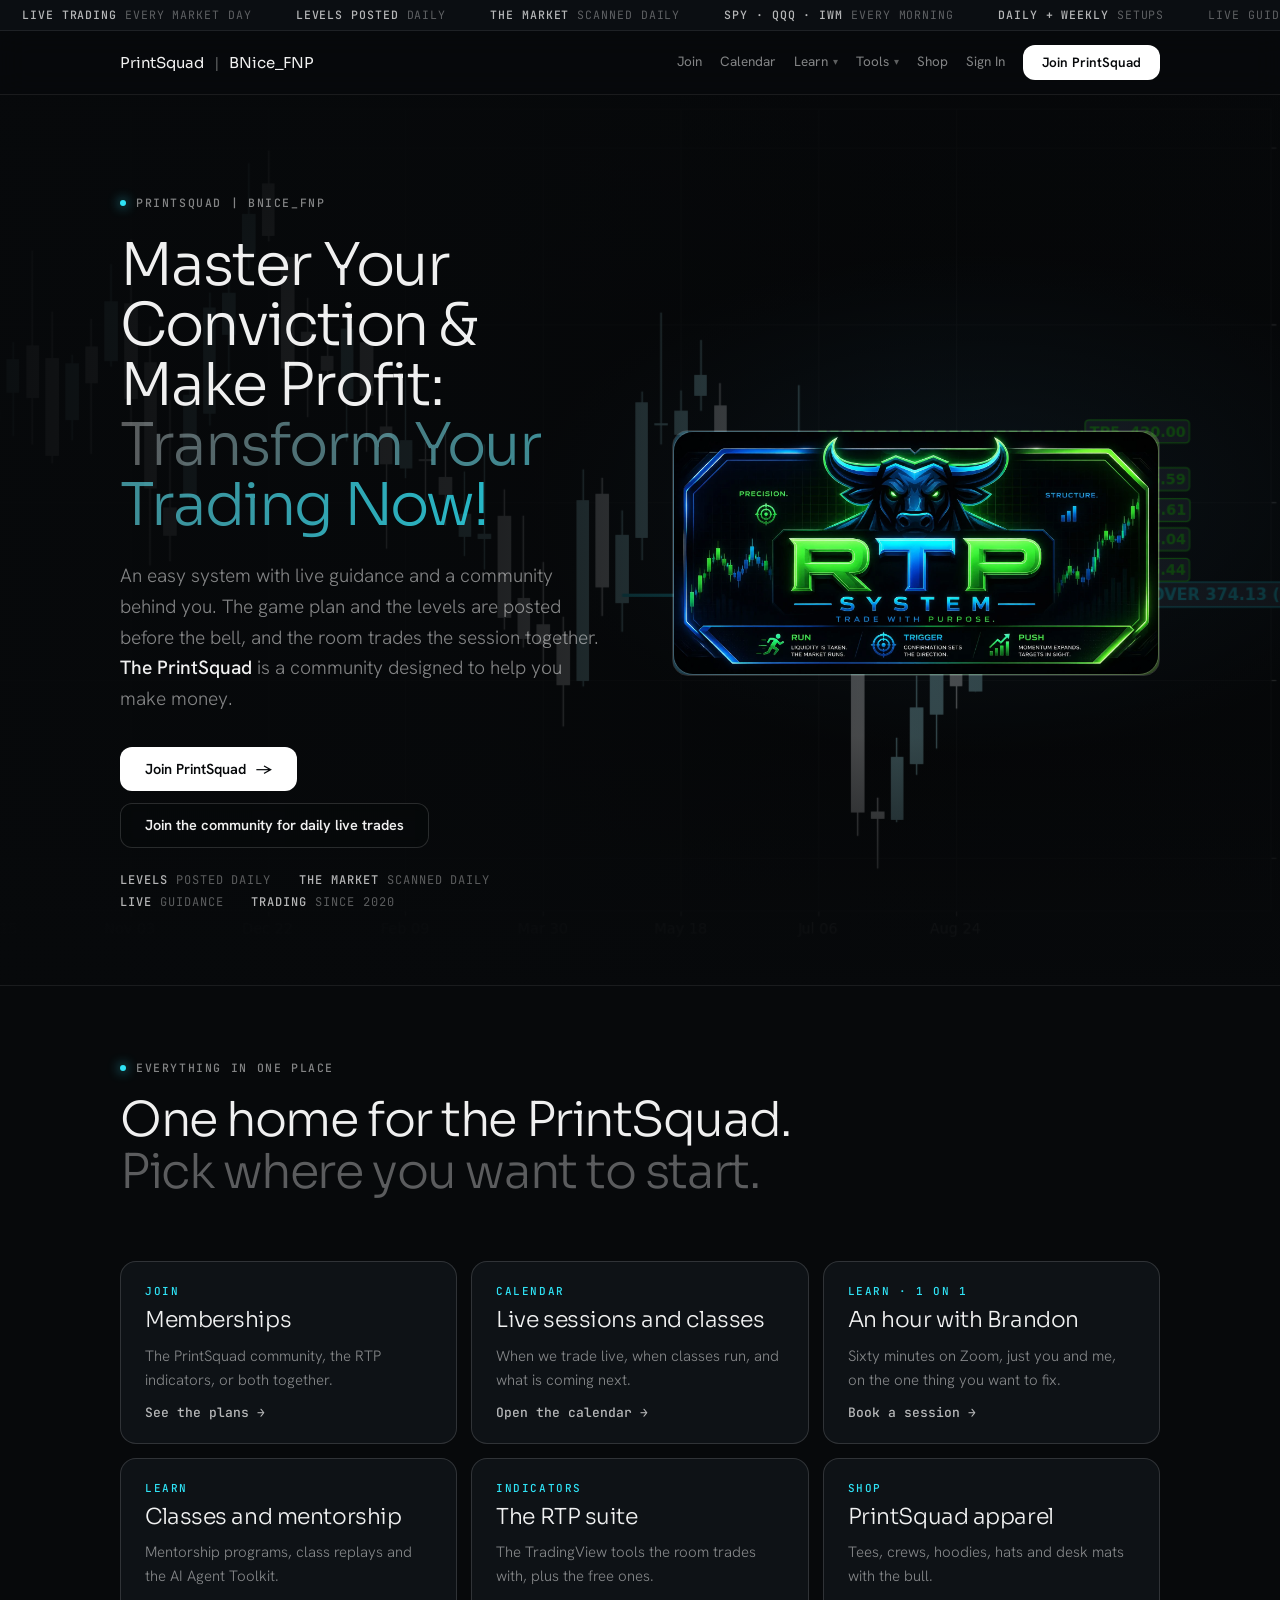
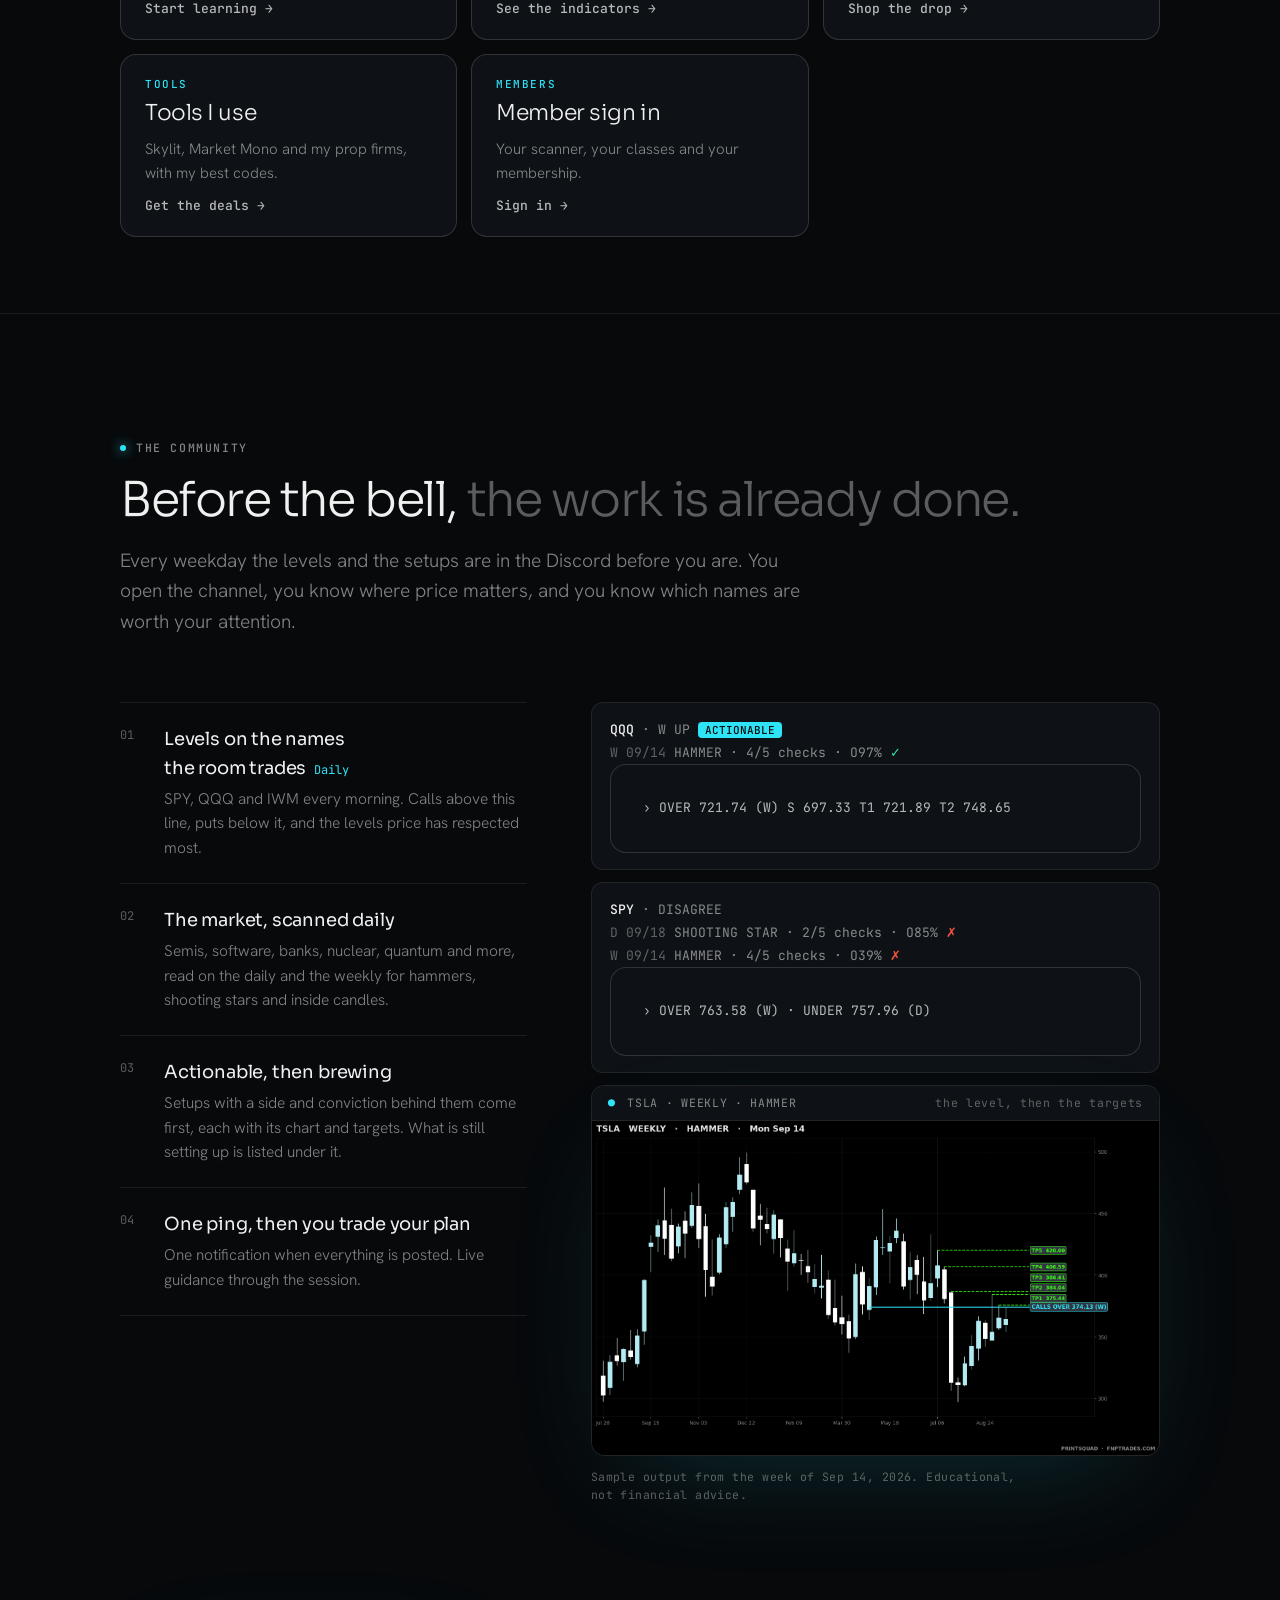
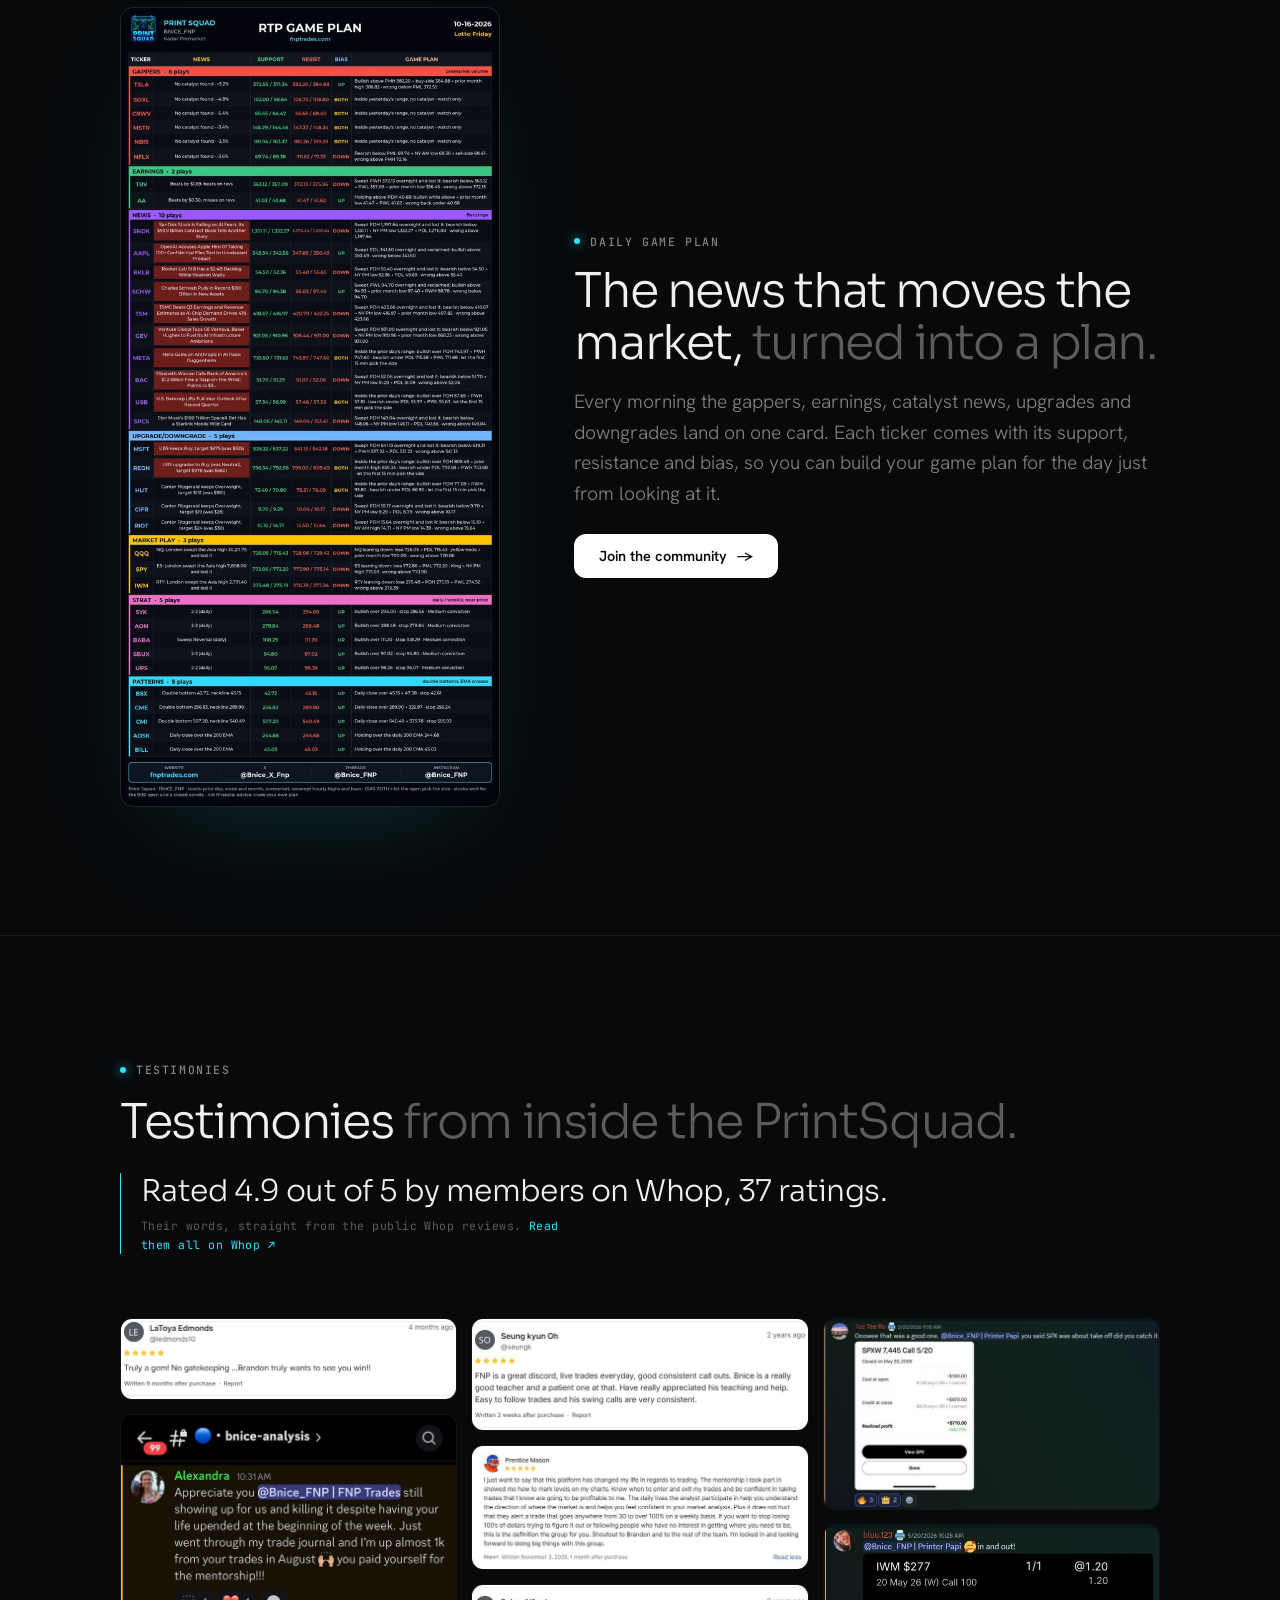
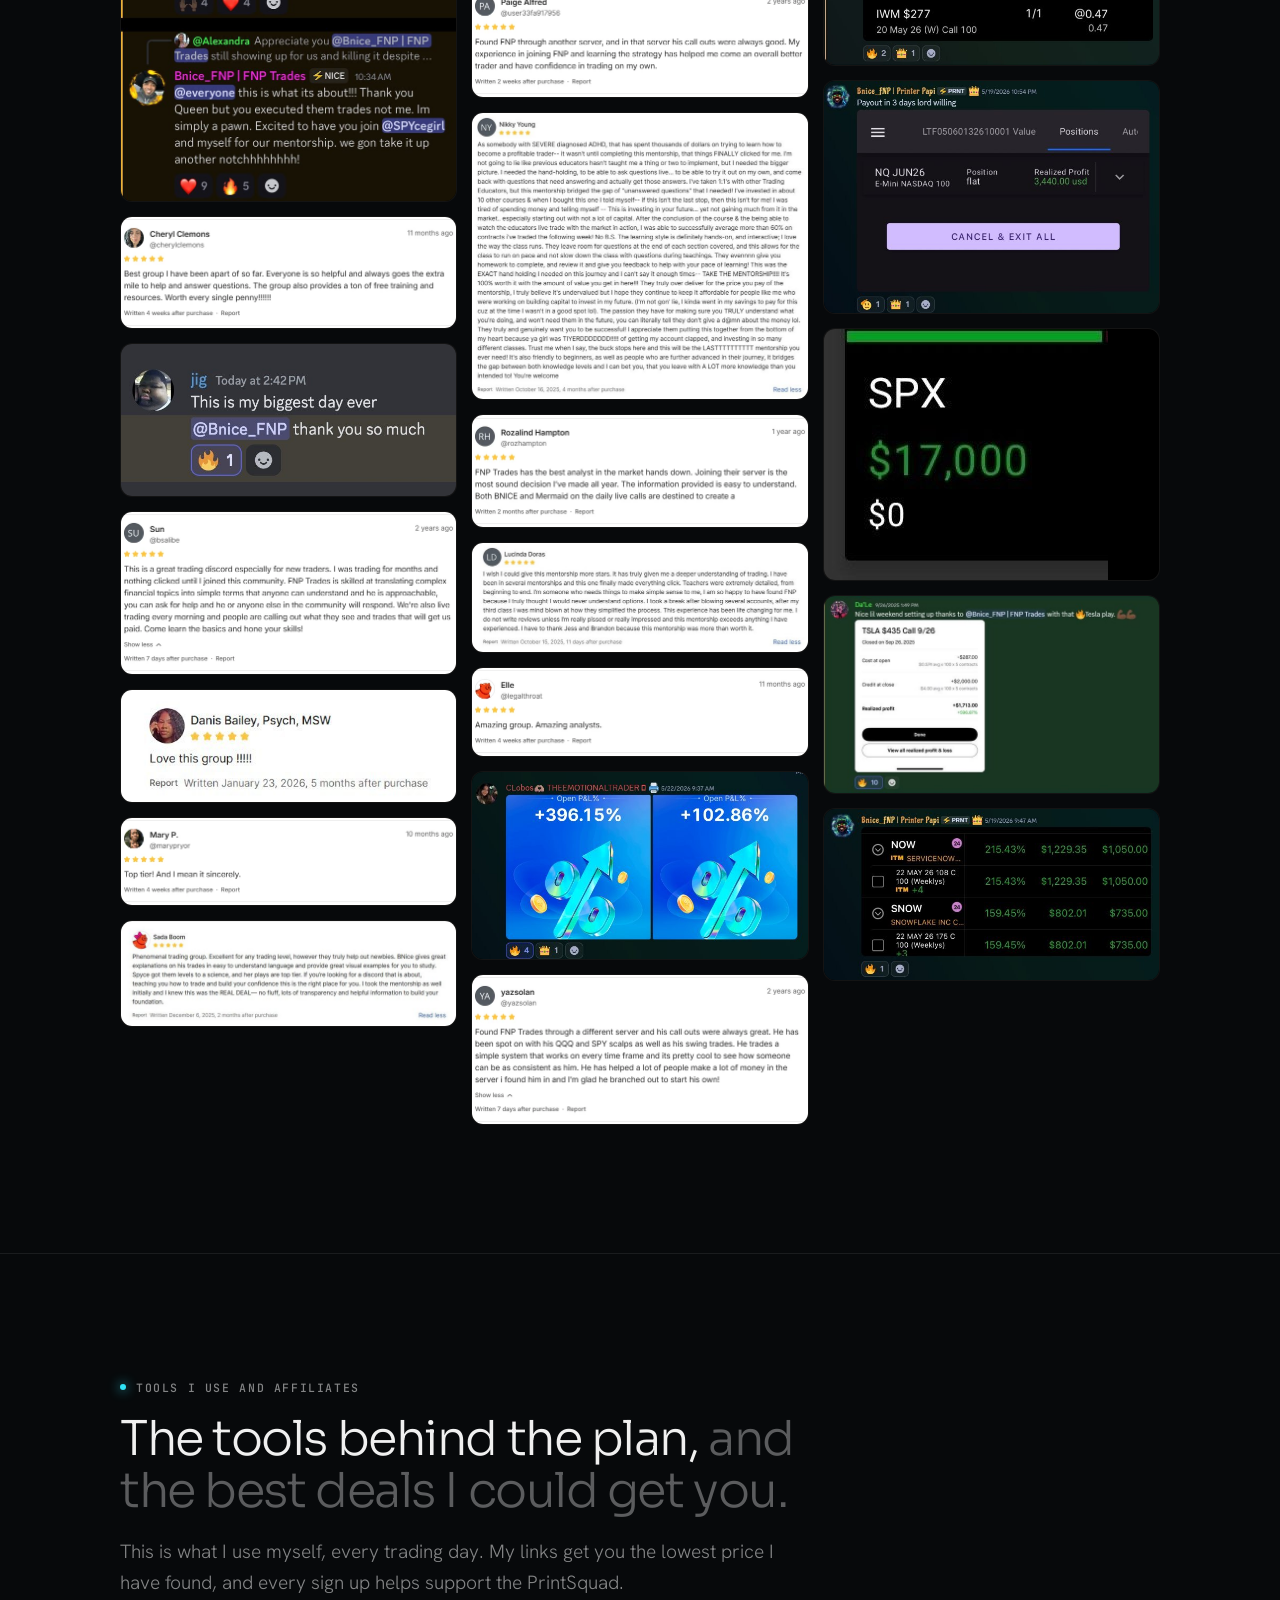
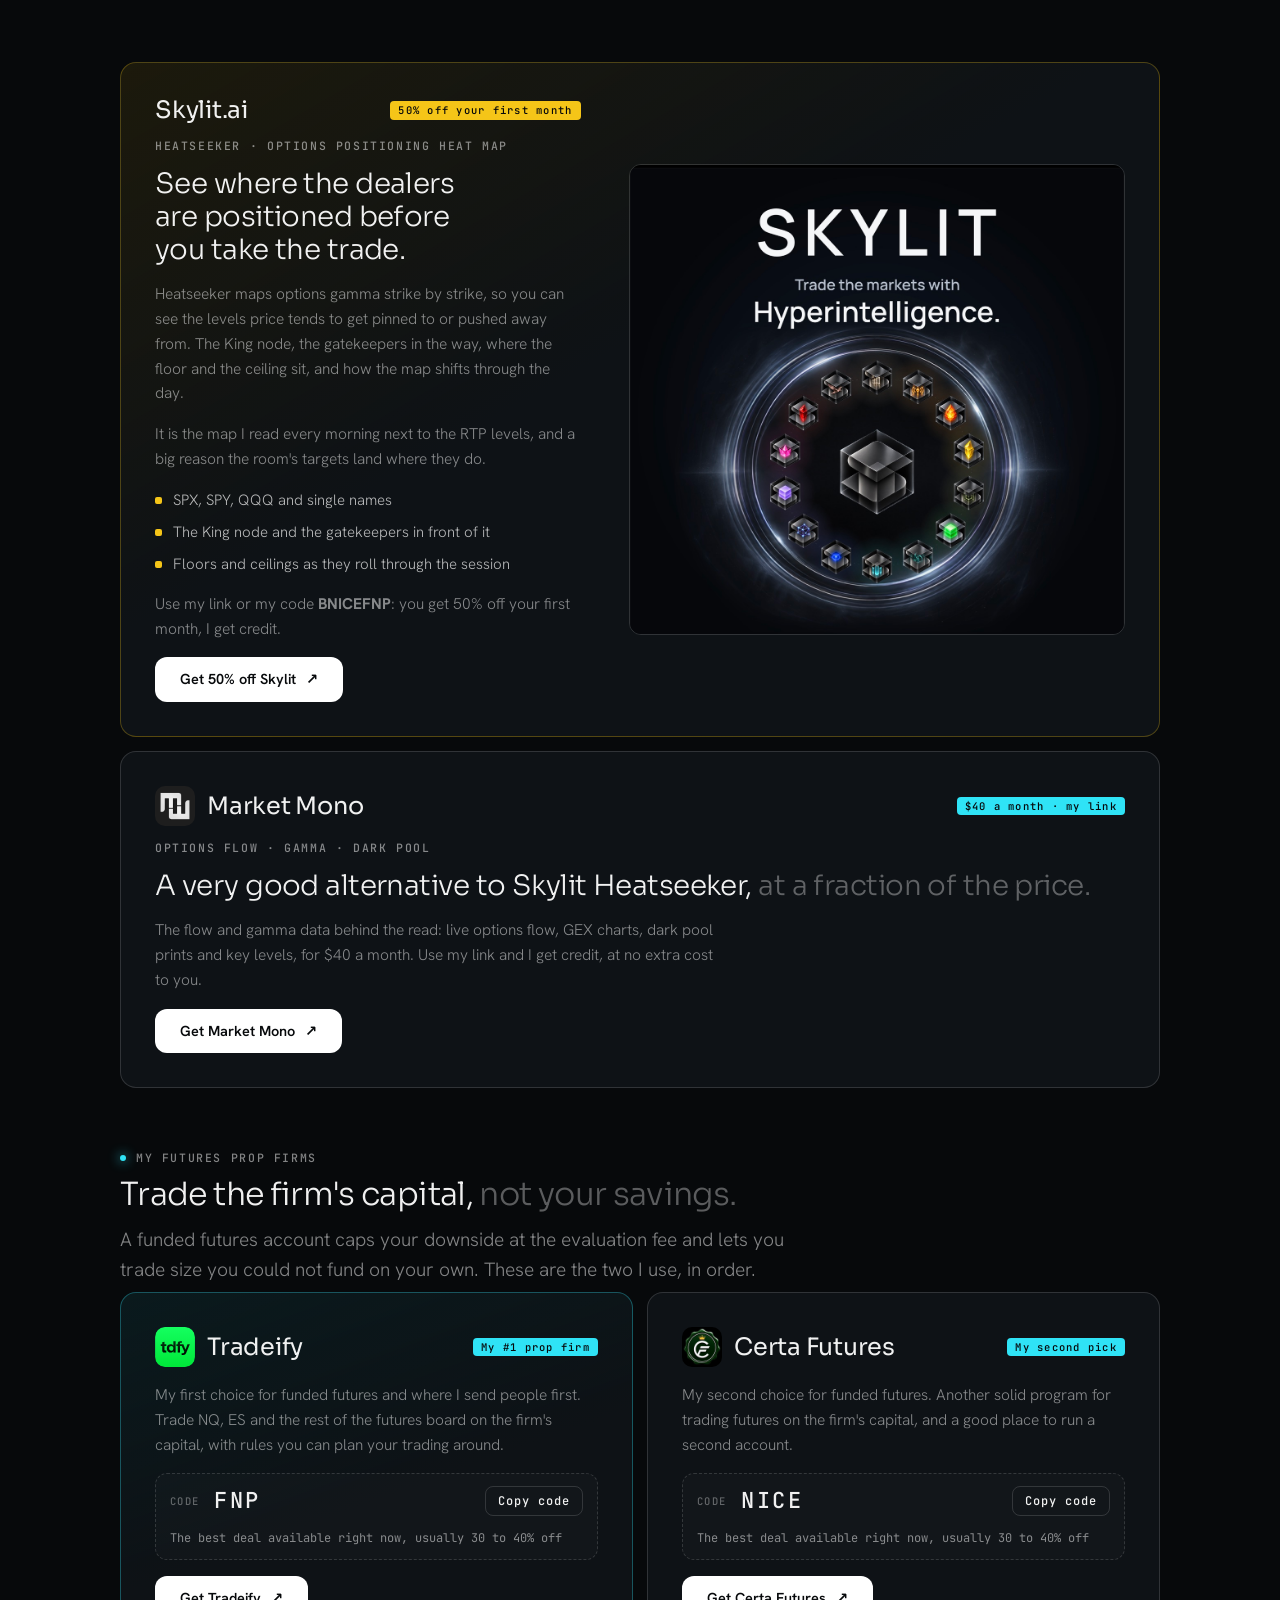
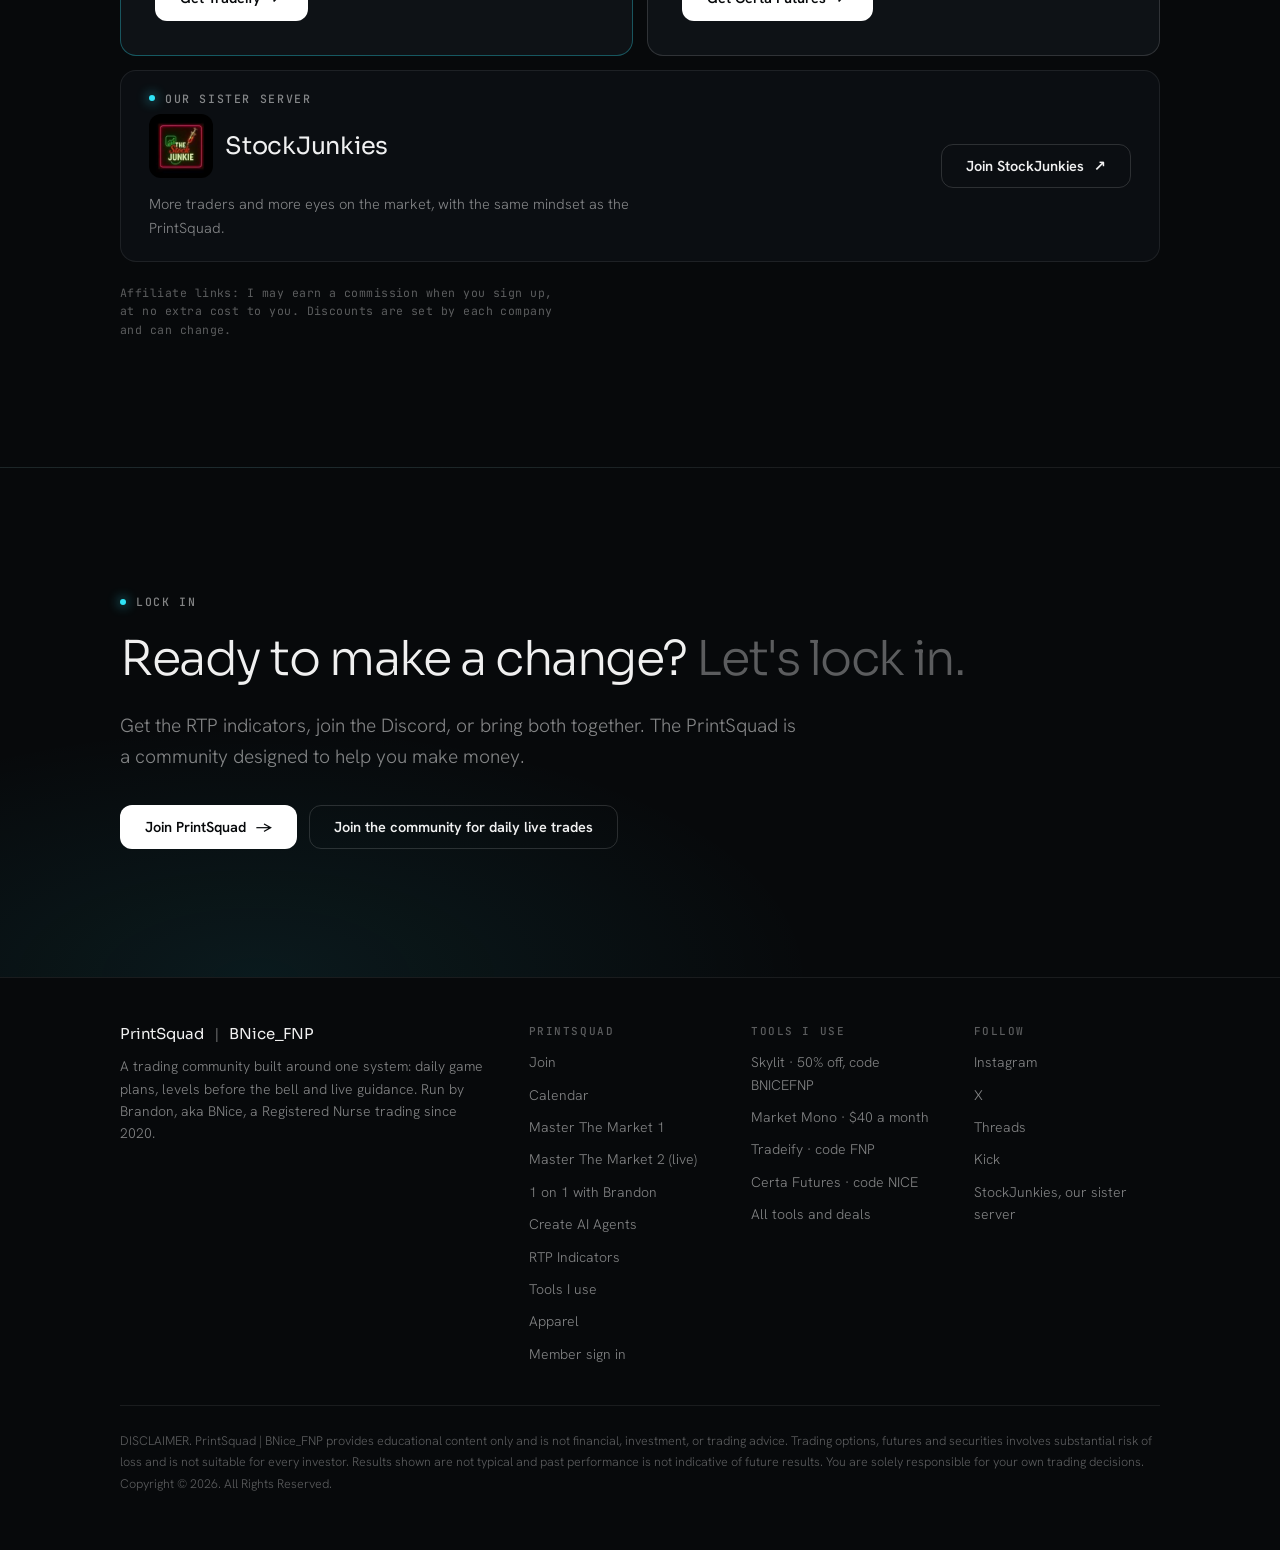
==== commit 91b8f779: "Levels posted daily, the market scanned daily Co-Authored-By: Claude Opus 5.5 <noreply@anthropic.com" ====
--- a/index.html
+++ b/index.html
@@ -11,13 +11,13 @@
 </head>
 <body>
 <div class="tape" aria-hidden="true"><div class="tape-track">
-  <span><b>LIVE TRADING</b> EVERY MARKET DAY</span><span><b>LEVELS POSTED</b> 7:00 AM ET</span><span><b>380+ NAMES</b> SCANNED DAILY</span><span><b>SPY · QQQ · IWM</b> EVERY MORNING</span><span><b>DAILY + WEEKLY</b> SETUPS</span><span>LIVE GUIDANCE <i>● ON</i></span><span><b>TRADING</b> SINCE 2020</span><span><b>1 ON 1 WITH BRANDON</b> $150 / HOUR</span><span><b>50% OFF</b> SKYLIT · CODE BNICEFNP</span><span><b>CODE FNP</b> TRADEIFY</span>
-  <span><b>LIVE TRADING</b> EVERY MARKET DAY</span><span><b>LEVELS POSTED</b> 7:00 AM ET</span><span><b>380+ NAMES</b> SCANNED DAILY</span><span><b>SPY · QQQ · IWM</b> EVERY MORNING</span><span><b>DAILY + WEEKLY</b> SETUPS</span><span>LIVE GUIDANCE <i>● ON</i></span><span><b>TRADING</b> SINCE 2020</span><span><b>1 ON 1 WITH BRANDON</b> $150 / HOUR</span><span><b>50% OFF</b> SKYLIT · CODE BNICEFNP</span><span><b>CODE FNP</b> TRADEIFY</span>
+  <span><b>LIVE TRADING</b> EVERY MARKET DAY</span><span><b>LEVELS POSTED</b> DAILY</span><span><b>THE MARKET</b> SCANNED DAILY</span><span><b>SPY · QQQ · IWM</b> EVERY MORNING</span><span><b>DAILY + WEEKLY</b> SETUPS</span><span>LIVE GUIDANCE <i>● ON</i></span><span><b>TRADING</b> SINCE 2020</span><span><b>1 ON 1 WITH BRANDON</b> $150 / HOUR</span><span><b>50% OFF</b> SKYLIT · CODE BNICEFNP</span><span><b>CODE FNP</b> TRADEIFY</span>
+  <span><b>LIVE TRADING</b> EVERY MARKET DAY</span><span><b>LEVELS POSTED</b> DAILY</span><span><b>THE MARKET</b> SCANNED DAILY</span><span><b>SPY · QQQ · IWM</b> EVERY MORNING</span><span><b>DAILY + WEEKLY</b> SETUPS</span><span>LIVE GUIDANCE <i>● ON</i></span><span><b>TRADING</b> SINCE 2020</span><span><b>1 ON 1 WITH BRANDON</b> $150 / HOUR</span><span><b>50% OFF</b> SKYLIT · CODE BNICEFNP</span><span><b>CODE FNP</b> TRADEIFY</span>
 </div></div>
 
 <header class="hdr"><div class="wrap">
   <a class="brand" href="/">PrintSquad <s>|</s> BNice_FNP</a>
-  <nav class="nav" aria-label="Site"><a href="/join/">Join</a><a href="/calendar/">Calendar</a><div class="dd"><a class="dd-btn" href="/learn/" aria-haspopup="true">Learn<i aria-hidden="true">▾</i></a><div class="dd-menu"><a href="/learn/rtp-system/"><b>The RTP System</b><span>The ebook</span></a><a href="/learn/class/"><b>Master The Market 1</b><span>The recorded course</span></a><a href="/learn/mentorship/"><b>Master The Market 2</b><span>Live with Chad and BNice, coming soon</span></a><a href="/book/"><b>Book a 1 on 1</b><span>One hour on Zoom</span></a><a href="/aiclass/"><b>Create AI Agents</b><span>The AI Agent Toolkit</span></a></div></div><div class="dd"><a class="dd-btn" href="/tools/" aria-haspopup="true">Tools<i aria-hidden="true">▾</i></a><div class="dd-menu"><a href="/indicators/"><b>RTP Indicators</b><span>The suite for TradingView</span></a><a href="/indicators/#free"><b>Free Indicators</b><span>Free on TradingView</span></a><a href="/tools/"><b>Tools I Use</b><span>Skylit, Market Mono, prop firms</span></a></div></div><a href="https://fnptrades.com/shop/">Shop</a><a href="/members/">Sign In</a></nav>
+  <nav class="nav" aria-label="Site"><a href="/join/">Join</a><a href="/calendar/">Calendar</a><div class="dd"><a class="dd-btn" href="/learn/" aria-haspopup="true">Learn<i aria-hidden="true">▾</i></a><div class="dd-menu"><a href="/learn/rtp-system/"><b>The RTP System</b><span>The Ebook</span></a><a href="/learn/class/"><b>Master The Market 1</b><span>The recorded course</span></a><a href="/learn/mentorship/"><b>Master The Market 2</b><span>Live with Chad and BNice, coming soon</span></a><a href="/book/"><b>Book a 1 on 1</b><span>One hour on Zoom</span></a><a href="/aiclass/"><b>Create AI Agents</b><span>The AI Agent Toolkit</span></a></div></div><div class="dd"><a class="dd-btn" href="/tools/" aria-haspopup="true">Tools<i aria-hidden="true">▾</i></a><div class="dd-menu"><a href="/indicators/"><b>RTP Indicators</b><span>The suite for TradingView</span></a><a href="/indicators/#free"><b>Free Indicators</b><span>Free on TradingView</span></a><a href="/tools/"><b>Tools I Use</b><span>Skylit, Market Mono, prop firms</span></a></div></div><a href="https://fnptrades.com/shop/">Shop</a><a href="/members/">Sign In</a></nav>
   <a class="btn btn-solid btn-sm" href="/join/">Join PrintSquad</a>
 </div>
 <nav class="nav-mobile" aria-label="Site"><div class="wrap"><a href="/join/">Join</a><a href="/calendar/">Calendar</a><a href="/learn/">Learn</a><a href="/tools/">Tools</a><a href="https://fnptrades.com/shop/">Shop</a><a href="/members/">Sign In</a></div></nav>
@@ -33,7 +33,7 @@
       <a class="btn btn-solid" href="/join/">Join PrintSquad <span aria-hidden="true">→</span></a>
       <a class="btn btn-ghost" href="https://whop.com/masterthemarket?a=bnicefnp">Join the community for daily live trades</a>
     </div>
-    <div class="facts"><span><b>Levels</b> 7:00 AM ET</span><span><b>380+ names</b> scanned daily</span><span><b>Live</b> guidance</span><span><b>Trading</b> since 2020</span></div>
+    <div class="facts"><span><b>Levels</b> posted daily</span><span><b>The market</b> scanned daily</span><span><b>Live</b> guidance</span><span><b>Trading</b> since 2020</span></div>
   </div>
   <figure class="poster bull"><img src="/assets/rtp_system_banner.webp" alt="RTP System banner: the PrintSquad bull over the RTP System logo. Precision. Structure. Trade with purpose. Run, Trigger, Push." width="1774" height="887"></figure>
 </div></section>
@@ -63,8 +63,8 @@
   </div>
   <div class="morning">
     <div class="steps">
-      <div class="step"><h3>Levels on the names the room trades<span class="time">7:00 ET</span></h3><p>SPY, QQQ and IWM every morning. Calls above this line, puts below it, and the levels price has respected most.</p></div>
-      <div class="step"><h3>The scan across 380+ names</h3><p>Semis, software, banks, nuclear, quantum and more, read on the daily and the weekly for hammers, shooting stars and inside candles.</p></div>
+      <div class="step"><h3>Levels on the names the room trades<span class="time">Daily</span></h3><p>SPY, QQQ and IWM every morning. Calls above this line, puts below it, and the levels price has respected most.</p></div>
+      <div class="step"><h3>The market, scanned daily</h3><p>Semis, software, banks, nuclear, quantum and more, read on the daily and the weekly for hammers, shooting stars and inside candles.</p></div>
       <div class="step"><h3>Actionable, then brewing</h3><p>Setups with a side and conviction behind them come first, each with its chart and targets. What is still setting up is listed under it.</p></div>
       <div class="step"><h3>One ping, then you trade your plan</h3><p>One notification when everything is posted. Live guidance through the session.</p></div>
     </div>
--- a/site.css
+++ b/site.css
@@ -512,3 +512,32 @@
   .cards2{grid-template-columns:minmax(0,1fr)}
   .row-ev{grid-template-columns:minmax(0,1fr)}
 }
+
+/* home v2 preview (2026-11-26, ideas from stockbabie.com in our look): role list, marquee, Meet BNice path, program
+   cards with a price corner. Added only; nothing above changes. */
+.roles{display:flex;flex-wrap:wrap;gap:8px 18px;font:500 12px/1 var(--mono);letter-spacing:.14em;text-transform:uppercase;color:var(--t3)}
+.roles span:not(:last-child)::after{content:"·";margin-left:18px;color:var(--cyan)}
+.marquee{overflow:hidden;border-block:1px solid var(--line);background:var(--ground-2);padding-block:18px}
+.marquee .track{display:flex;width:max-content;gap:0;animation:marq 38s linear infinite}
+.marquee span{font:300 clamp(20px,2.6vw,30px)/1 var(--display);letter-spacing:-.01em;color:var(--t1);white-space:nowrap;padding-inline:28px}
+.marquee span:nth-child(even){color:var(--cyan)}
+@keyframes marq{to{transform:translateX(-50%)}}
+@media (prefers-reduced-motion:reduce){.marquee .track{animation:none}}
+.meet{display:grid;grid-template-columns:minmax(0,4fr) minmax(0,7fr);gap:clamp(32px,5vw,72px);align-items:start}
+.meet-me{display:grid;gap:20px}
+.meet-me img{width:min(260px,70%);border-radius:50%}
+.path{display:grid;gap:0;border-top:1px solid var(--line)}
+.path>div{display:grid;grid-template-columns:64px minmax(0,1fr);gap:18px;padding:22px 0;border-bottom:1px solid var(--line)}
+.path .n{font:300 34px/1 var(--display);color:var(--cyan)}
+.path h3{font-size:21px;margin-bottom:6px}
+.path p{font-size:15.5px;color:var(--t3)}
+.programs{display:grid;grid-template-columns:repeat(3,minmax(0,1fr));gap:14px}
+.prog{position:relative;display:flex;flex-direction:column;gap:14px;border:1px solid var(--line-2);border-radius:16px;padding:22px;background:var(--panel);transition:border-color .2s ease}
+.prog:hover{border-color:var(--t4)}
+.prog .tagp{position:absolute;top:16px;right:16px;font:500 12px/1 var(--mono);letter-spacing:.06em;color:#07090B;background:var(--mint);padding:7px 10px;border-radius:999px}
+.prog .pic{aspect-ratio:16/10;border-radius:10px;overflow:hidden;background:#000;border:1px solid var(--line)}
+.prog .pic img{width:100%;height:100%;object-fit:cover;object-position:top}
+.prog h3{font-size:22px;padding-right:90px}
+.prog p{font-size:15px;color:var(--t3)}
+.prog .go-arrow{margin-top:auto;font:500 13px/1 var(--mono);color:var(--t2)}
+@media (max-width:860px){.meet{grid-template-columns:minmax(0,1fr)}.programs{grid-template-columns:minmax(0,1fr)}}
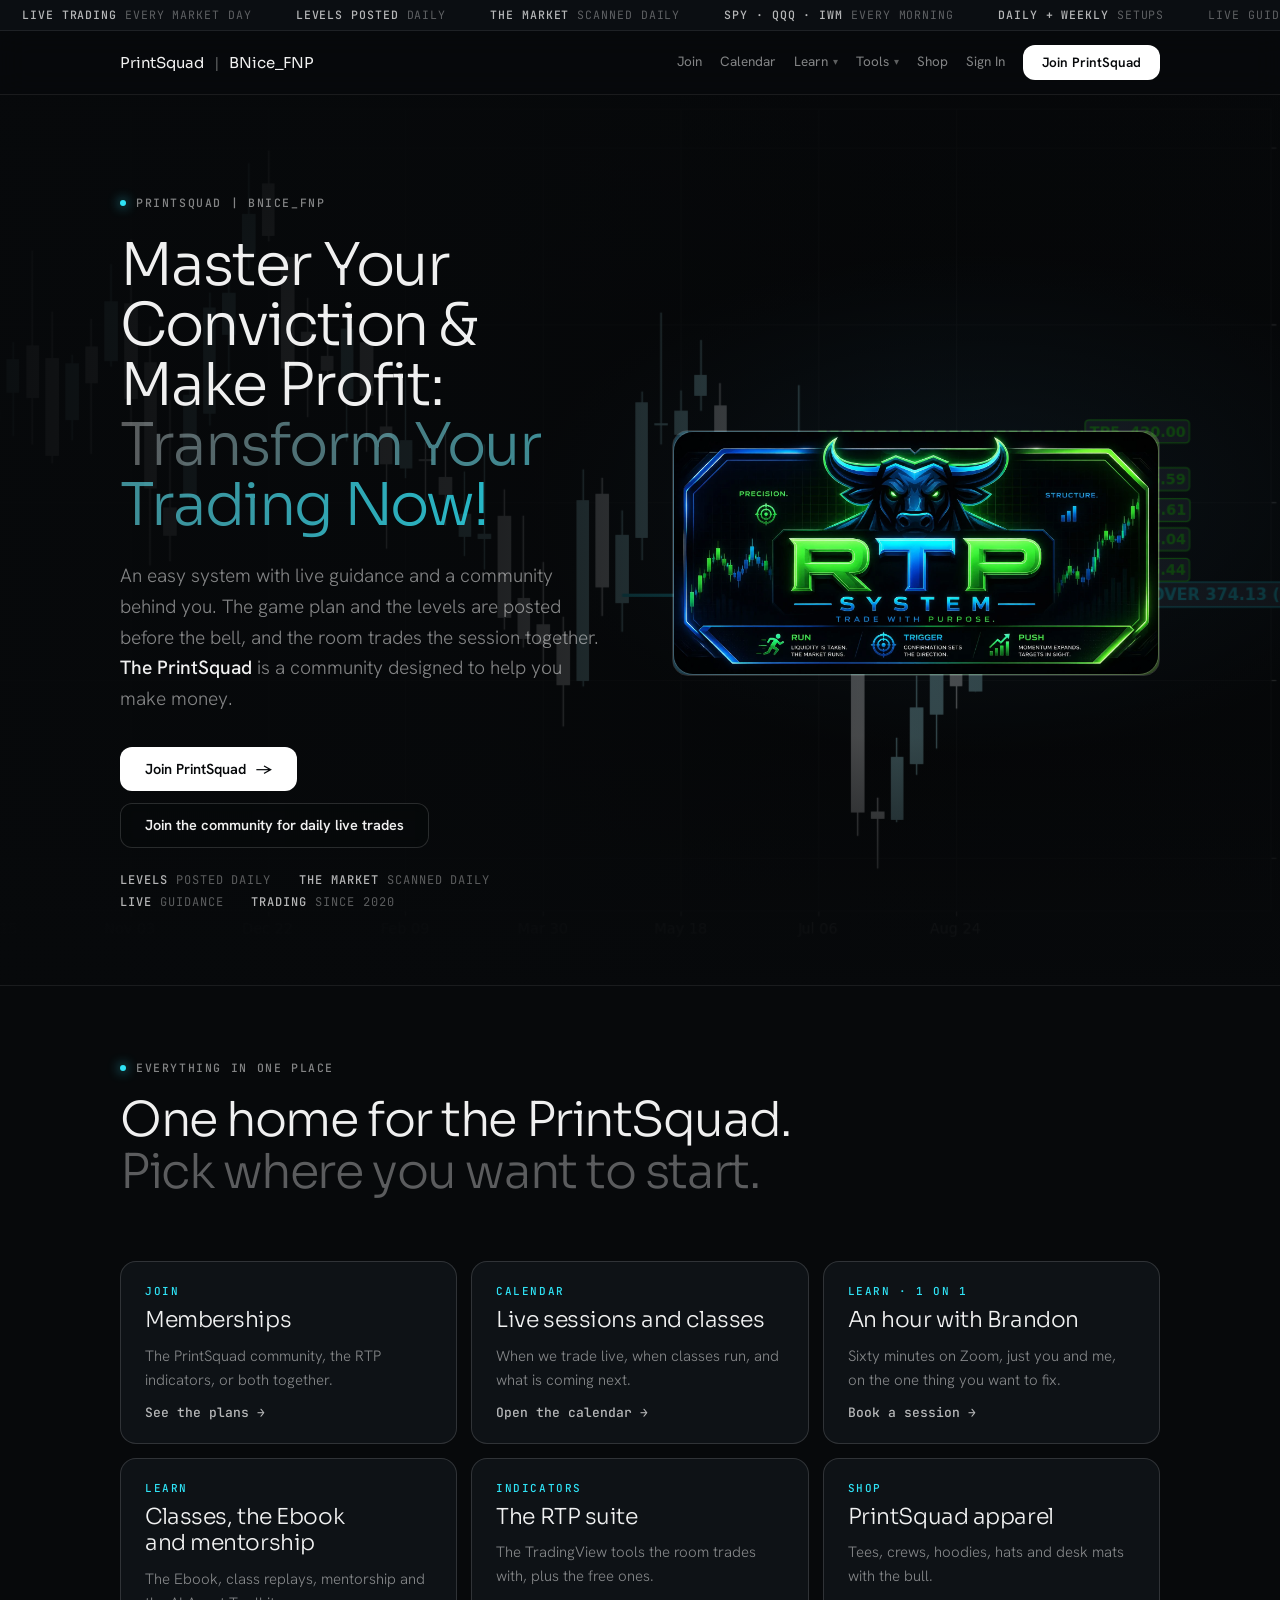
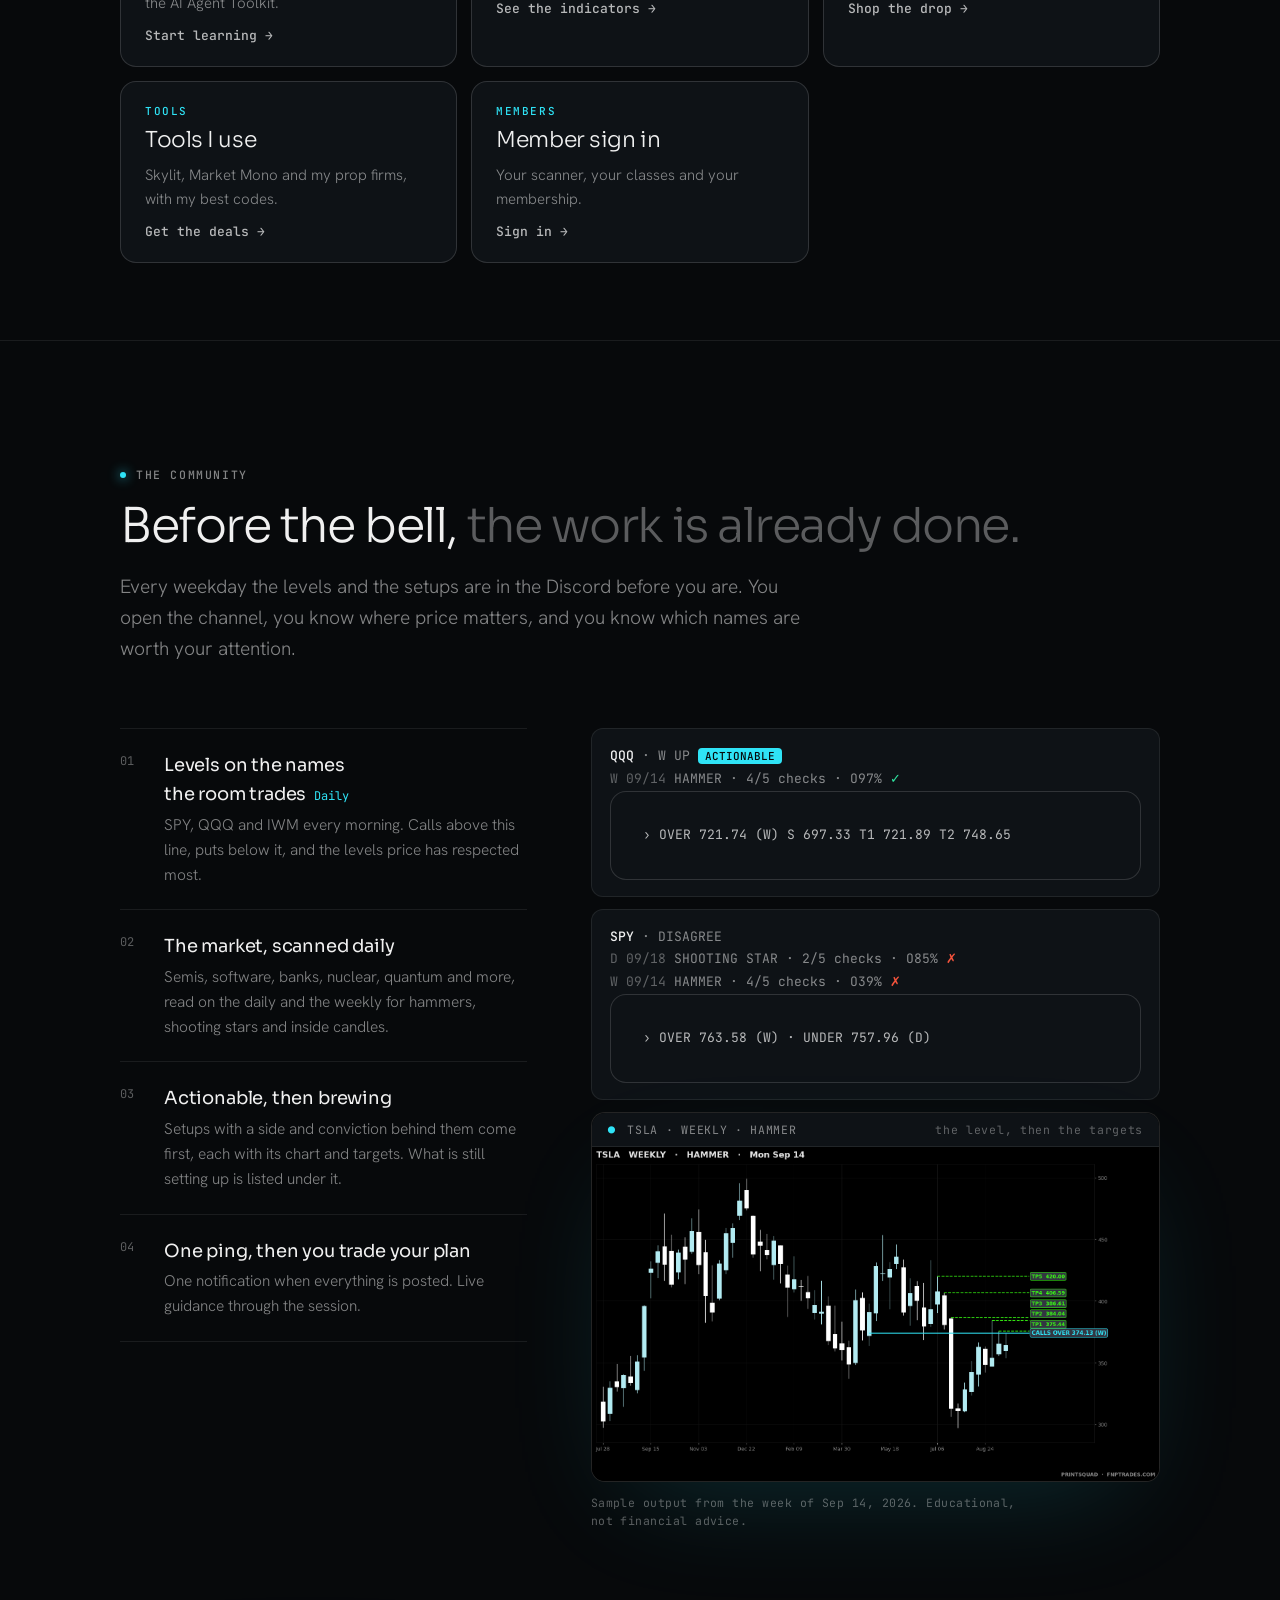
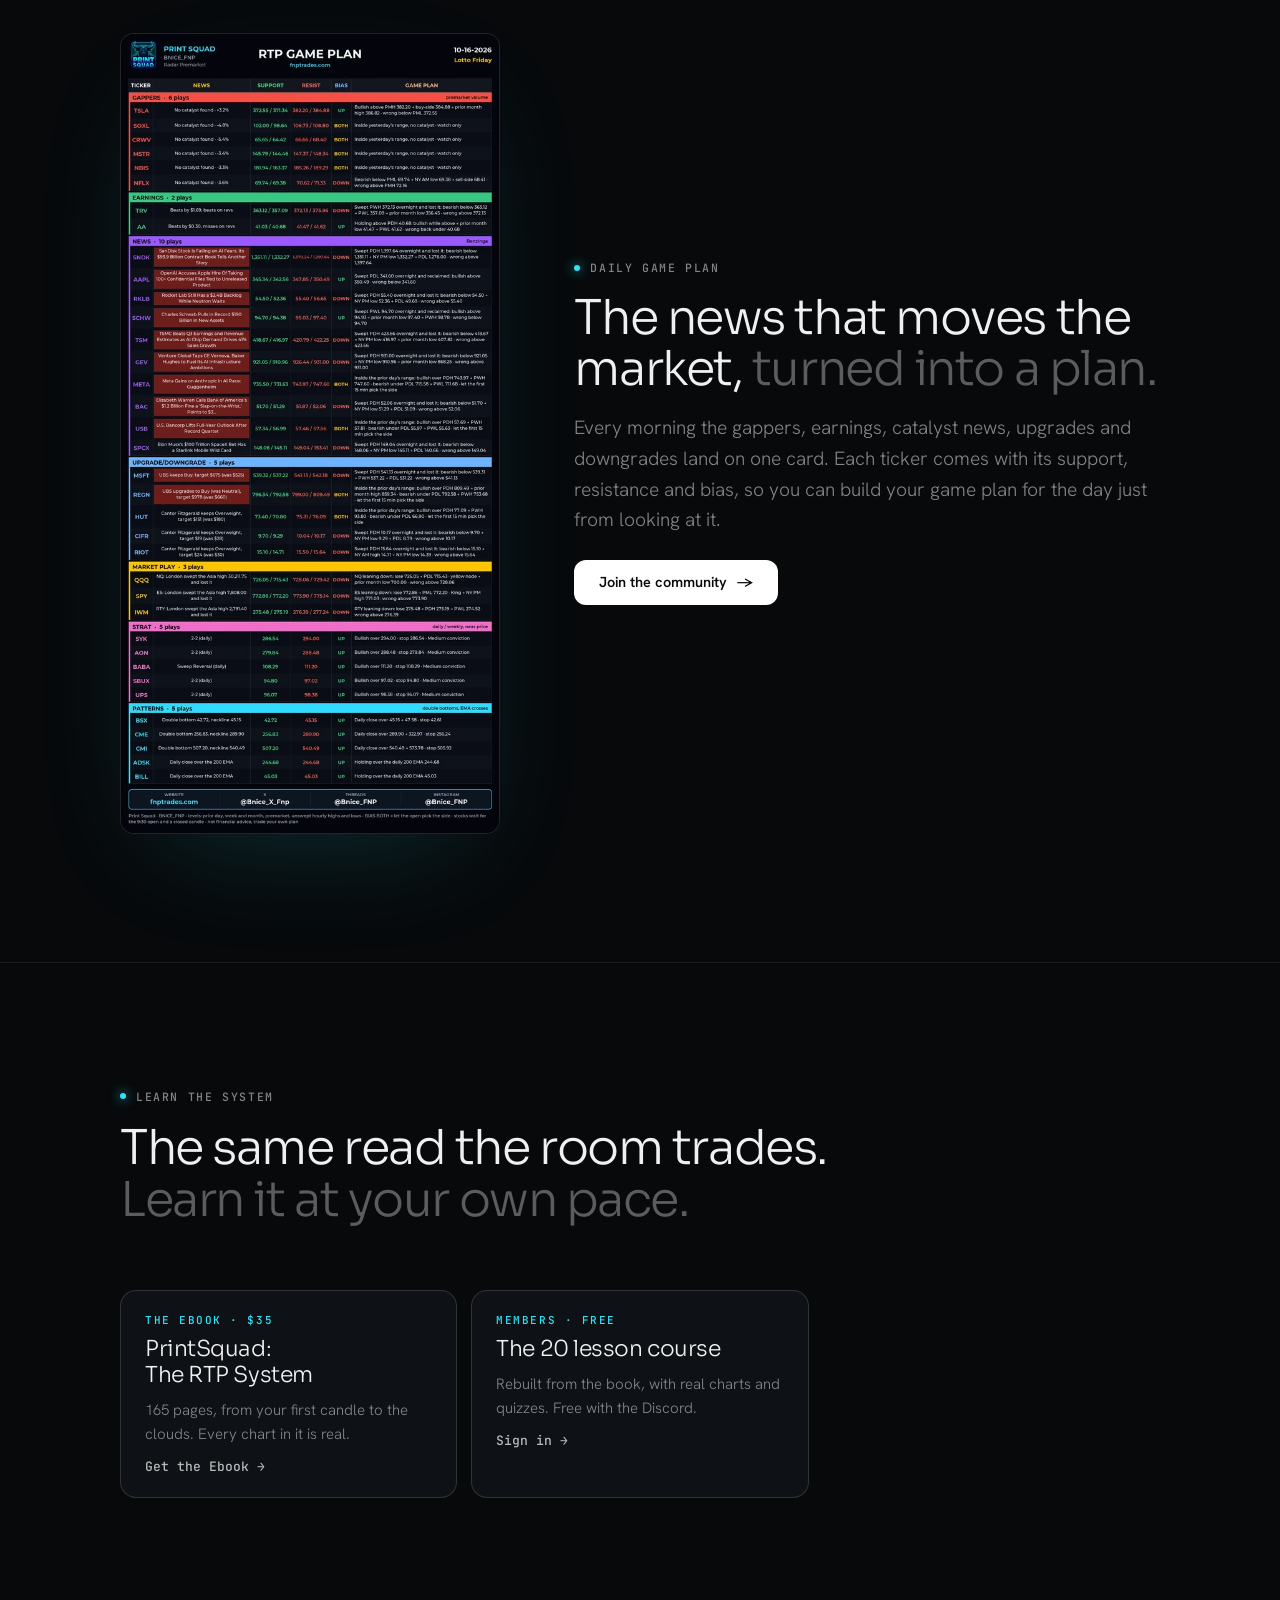
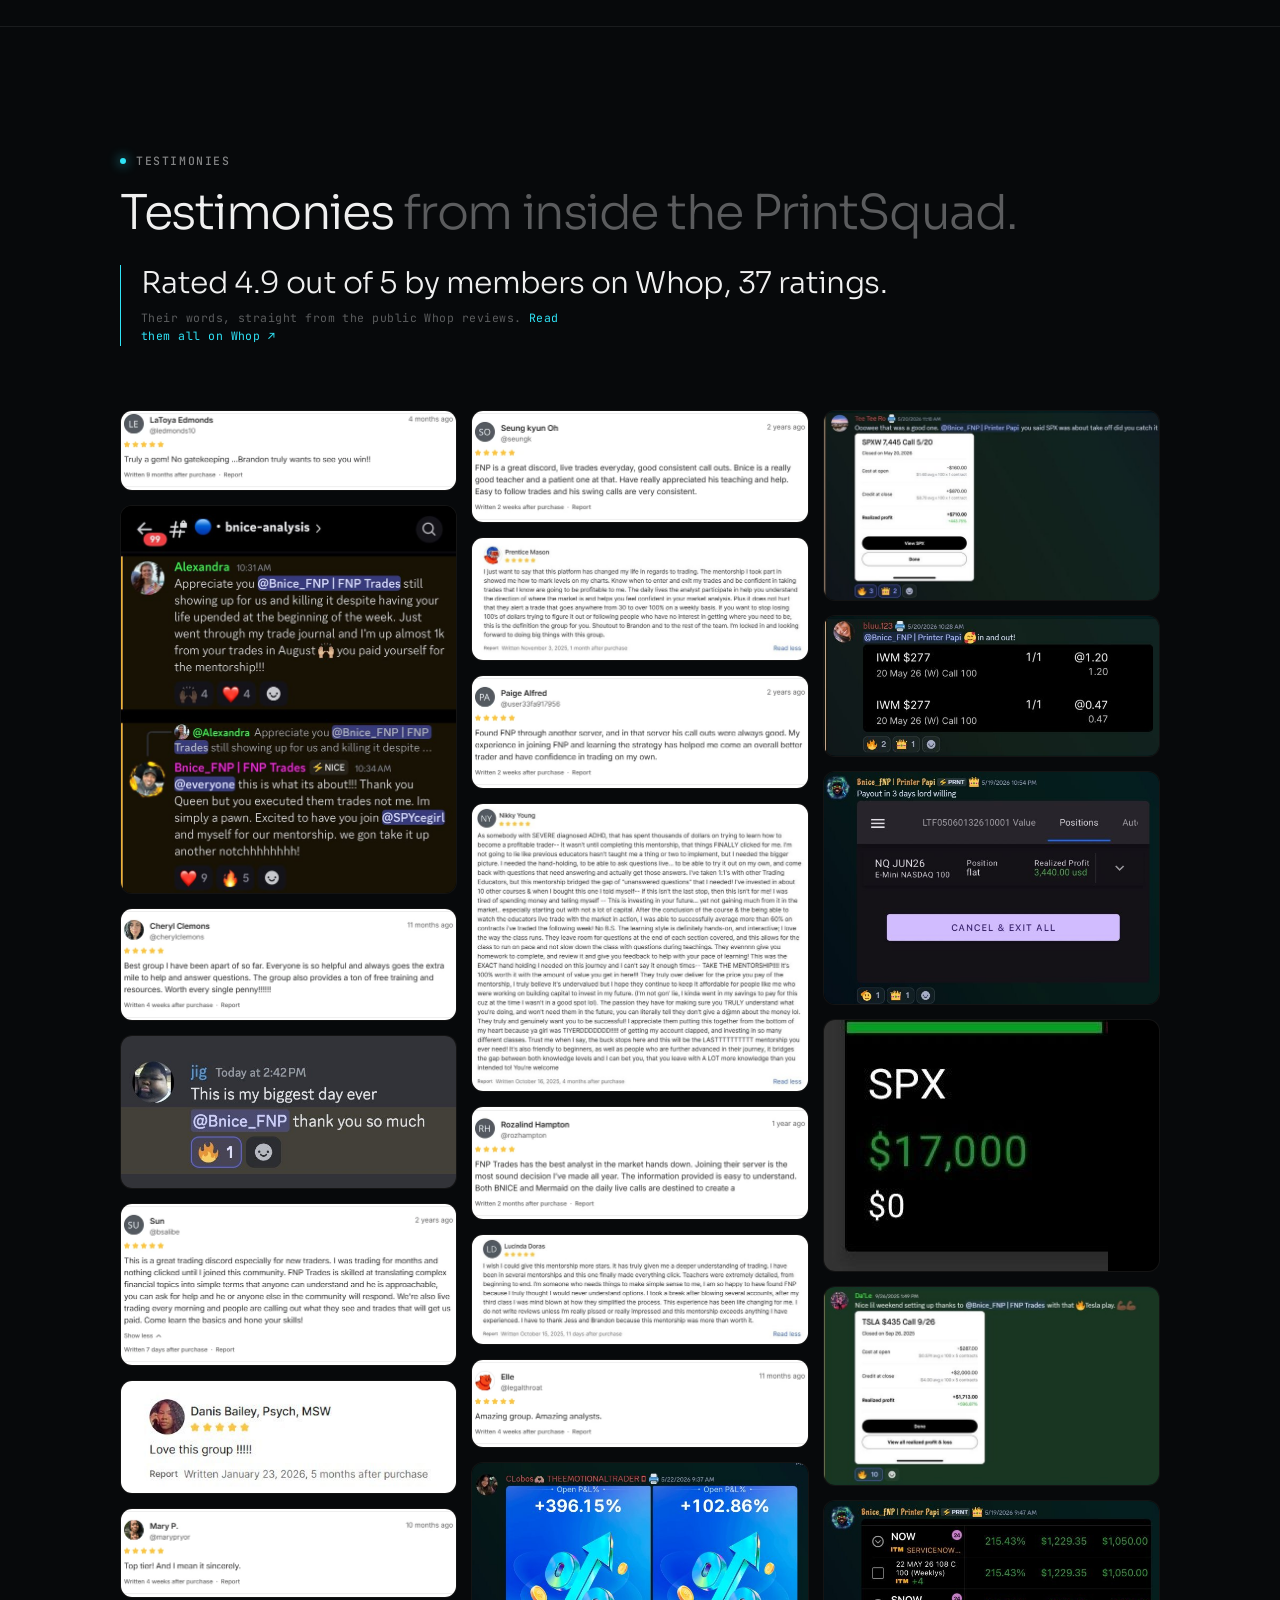
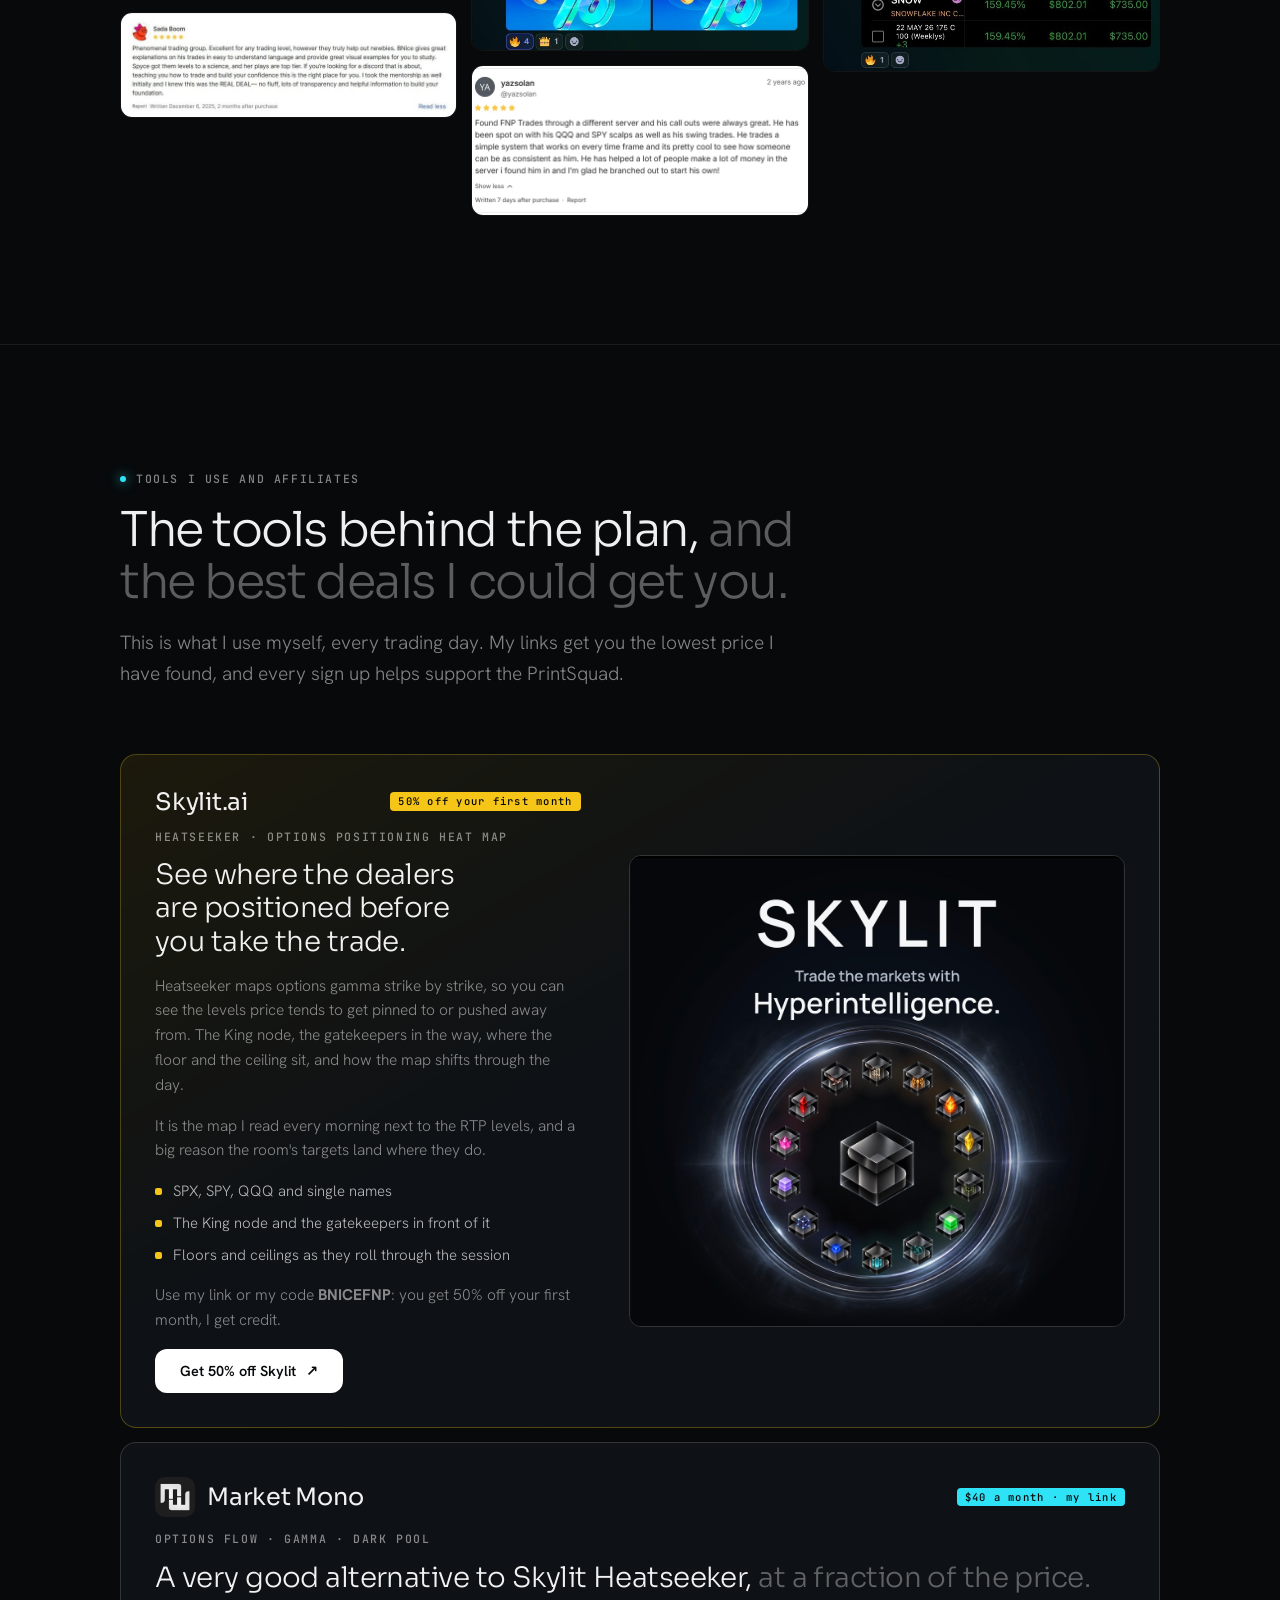
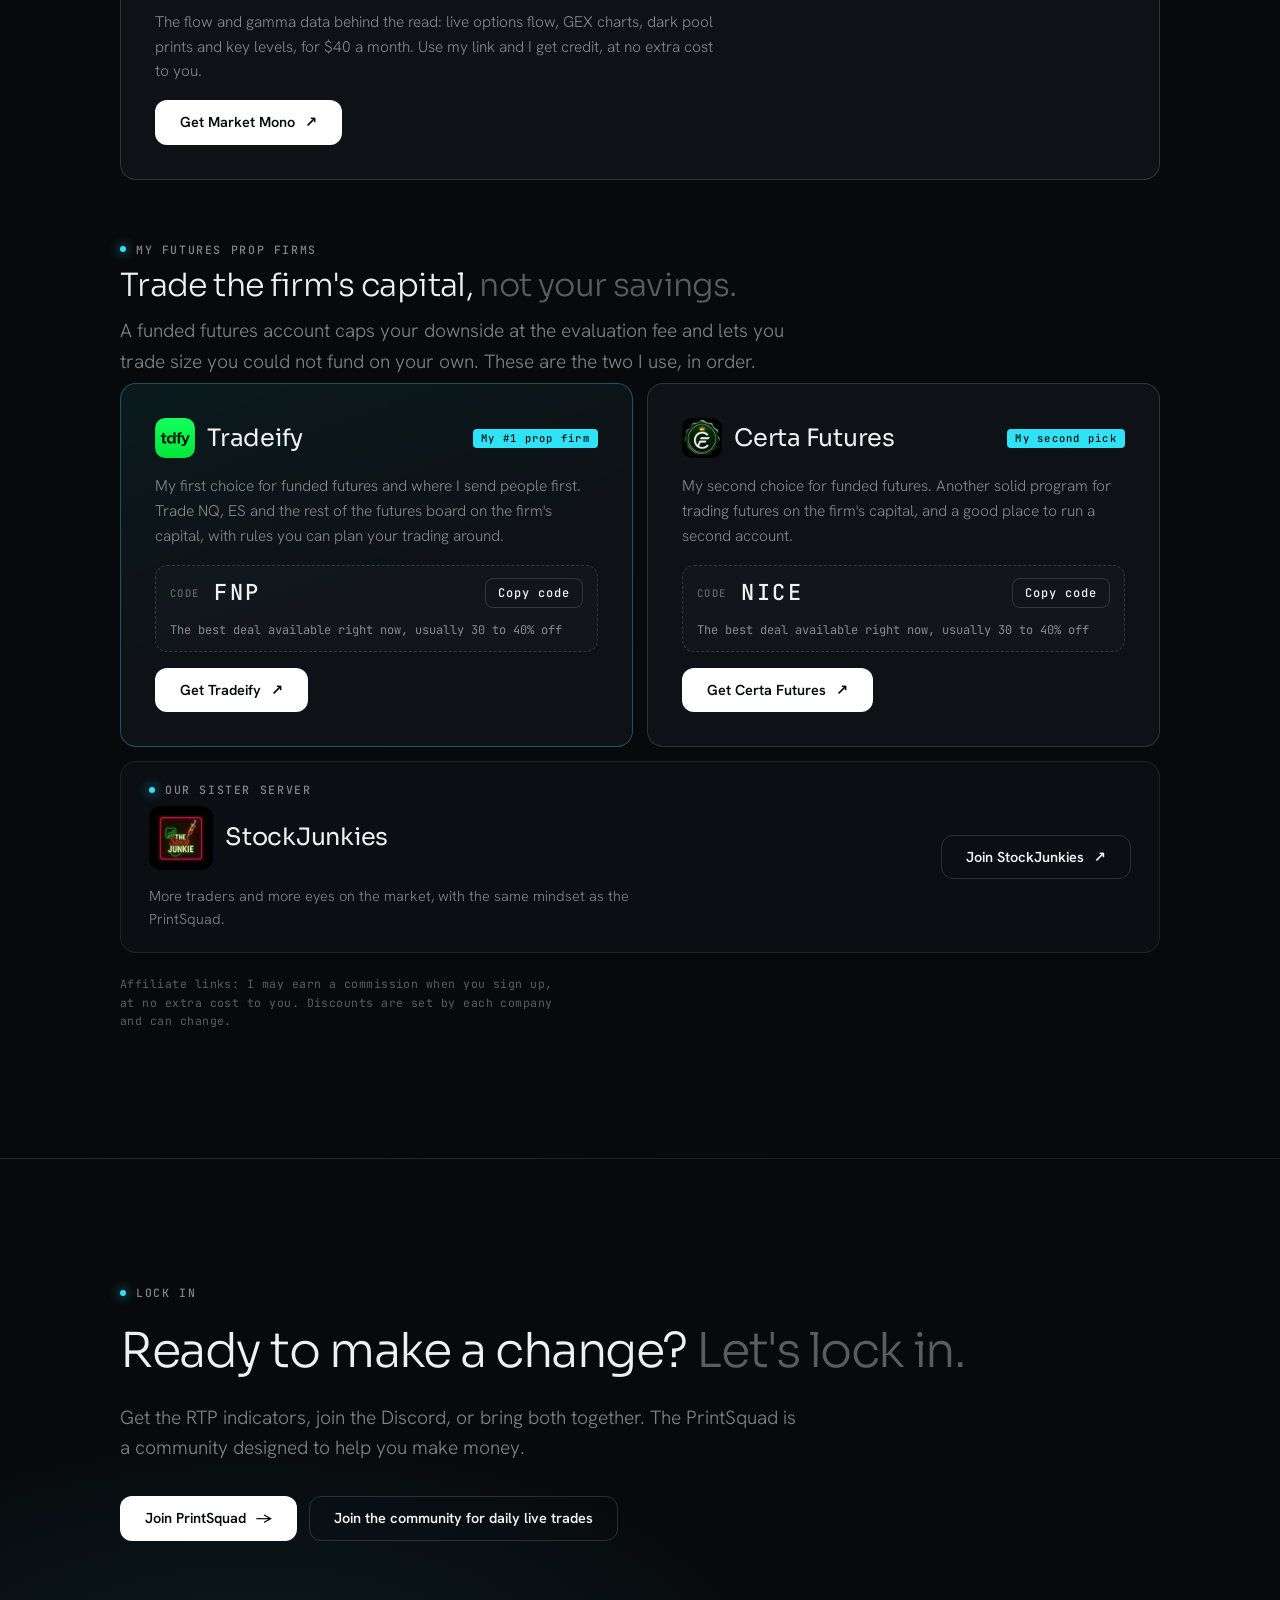
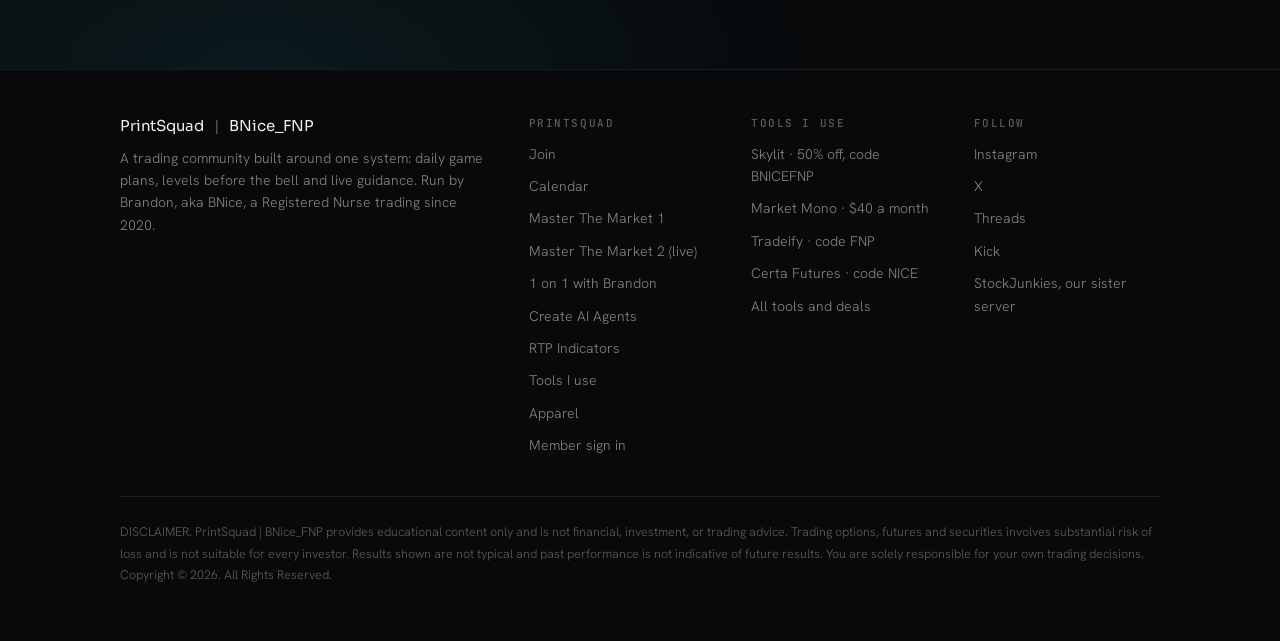
==== commit af3a02b4: "Home: Learn the system band Co-Authored-By: Claude Opus 5.5 <noreply@anthropic.com>" ====
--- a/index.html
+++ b/index.html
@@ -47,7 +47,7 @@
     <a class="tile" href="/join/"><span class="k">Join</span><h3>Memberships</h3><p>The PrintSquad community, the RTP indicators, or both together.</p><span class="go-arrow">See the plans →</span></a>
     <a class="tile" href="/calendar/"><span class="k">Calendar</span><h3>Live sessions and classes</h3><p>When we trade live, when classes run, and what is coming next.</p><span class="go-arrow">Open the calendar →</span></a>
     <a class="tile" href="/book/"><span class="k">Learn · 1 on 1</span><h3>An hour with Brandon</h3><p>Sixty minutes on Zoom, just you and me, on the one thing you want to fix.</p><span class="go-arrow">Book a session →</span></a>
-    <a class="tile" href="/learn/"><span class="k">Learn</span><h3>Classes and mentorship</h3><p>Mentorship programs, class replays and the AI Agent Toolkit.</p><span class="go-arrow">Start learning →</span></a>
+    <a class="tile" href="/learn/"><span class="k">Learn</span><h3>Classes, the Ebook and mentorship</h3><p>The Ebook, class replays, mentorship and the AI Agent Toolkit.</p><span class="go-arrow">Start learning →</span></a>
     <a class="tile" href="/indicators/"><span class="k">Indicators</span><h3>The RTP suite</h3><p>The TradingView tools the room trades with, plus the free ones.</p><span class="go-arrow">See the indicators →</span></a>
     <a class="tile" href="https://fnptrades.com/shop/"><span class="k">Shop</span><h3>PrintSquad apparel</h3><p>Tees, crews, hoodies, hats and desk mats with the bull.</p><span class="go-arrow">Shop the drop →</span></a>
     <a class="tile" href="/tools/"><span class="k">Tools</span><h3>Tools I use</h3><p>Skylit, Market Mono and my prop firms, with my best codes.</p><span class="go-arrow">Get the deals →</span></a>
@@ -98,6 +98,19 @@
       <p class="lede">Every morning the gappers, earnings, catalyst news, upgrades and downgrades land on one card. Each ticker comes with its support, resistance and bias, so you can build your game plan for the day just from looking at it.</p>
       <div class="cta"><a class="btn btn-solid" href="https://whop.com/masterthemarket?a=bnicefnp">Join the community <span aria-hidden="true">→</span></a></div>
     </div>
+  </div>
+</div></section>
+
+<!-- Learn the system band: Brandon 2026-11-28 "I like it" (from the mockup; the Master The Market card waits until
+     the $200 course is ready and he's talked it through) -->
+<section id="learn" class="rule"><div class="wrap">
+  <div class="head">
+    <span class="eyebrow">Learn the system</span>
+    <h2>The same read the room trades. <span class="dim">Learn it at your own pace.</span></h2>
+  </div>
+  <div class="hub">
+    <a class="tile" href="/learn/rtp-system/?src=site"><span class="k">The Ebook · $35</span><h3>PrintSquad: The RTP System</h3><p>165 pages, from your first candle to the clouds. Every chart in it is real.</p><span class="go-arrow">Get the Ebook →</span></a>
+    <a class="tile" href="/members/"><span class="k">Members · free</span><h3>The 20 lesson course</h3><p>Rebuilt from the book, with real charts and quizzes. Free with the Discord.</p><span class="go-arrow">Sign in →</span></a>
   </div>
 </div></section>
 
@@ -217,6 +230,21 @@
   <p class="legal">DISCLAIMER. PrintSquad | BNice_FNP provides educational content only and is not financial, investment, or trading advice. Trading options, futures and securities involves substantial risk of loss and is not suitable for every investor. Results shown are not typical and past performance is not indicative of future results. You are solely responsible for your own trading decisions.<br>Copyright © 2026. All Rights Reserved.</p>
 </div></footer>
 <script>
+// Ebook tracking (Brandon 2026-11-27): a link like /learn/rtp-system/?src=threads passes the channel to Stripe checkout,
+// so each Ebook sale shows where it came from (client_reference_id + utm_source on the payment).
+(function () {
+  var ok = ["x", "threads", "instagram", "youtube", "kick", "email", "discord", "site"];
+  var q = new URLSearchParams(location.search);
+  var src = (q.get("src") || q.get("utm_source") || "").toLowerCase();
+  if (ok.indexOf(src) < 0) return;
+  document.querySelectorAll("a[data-ebook]").forEach(function (a) {
+    var u = new URL(a.href);
+    u.searchParams.set("client_reference_id", "ebook_" + src);
+    u.searchParams.set("utm_source", src);
+    u.searchParams.set("utm_campaign", "ebook");
+    a.href = u.toString();
+  });
+})();
 document.querySelectorAll(".coupon button").forEach(function (b) {
   b.addEventListener("click", function () {
     var done = function () { b.textContent = "Copied"; setTimeout(function () { b.textContent = "Copy code"; }, 1600); };
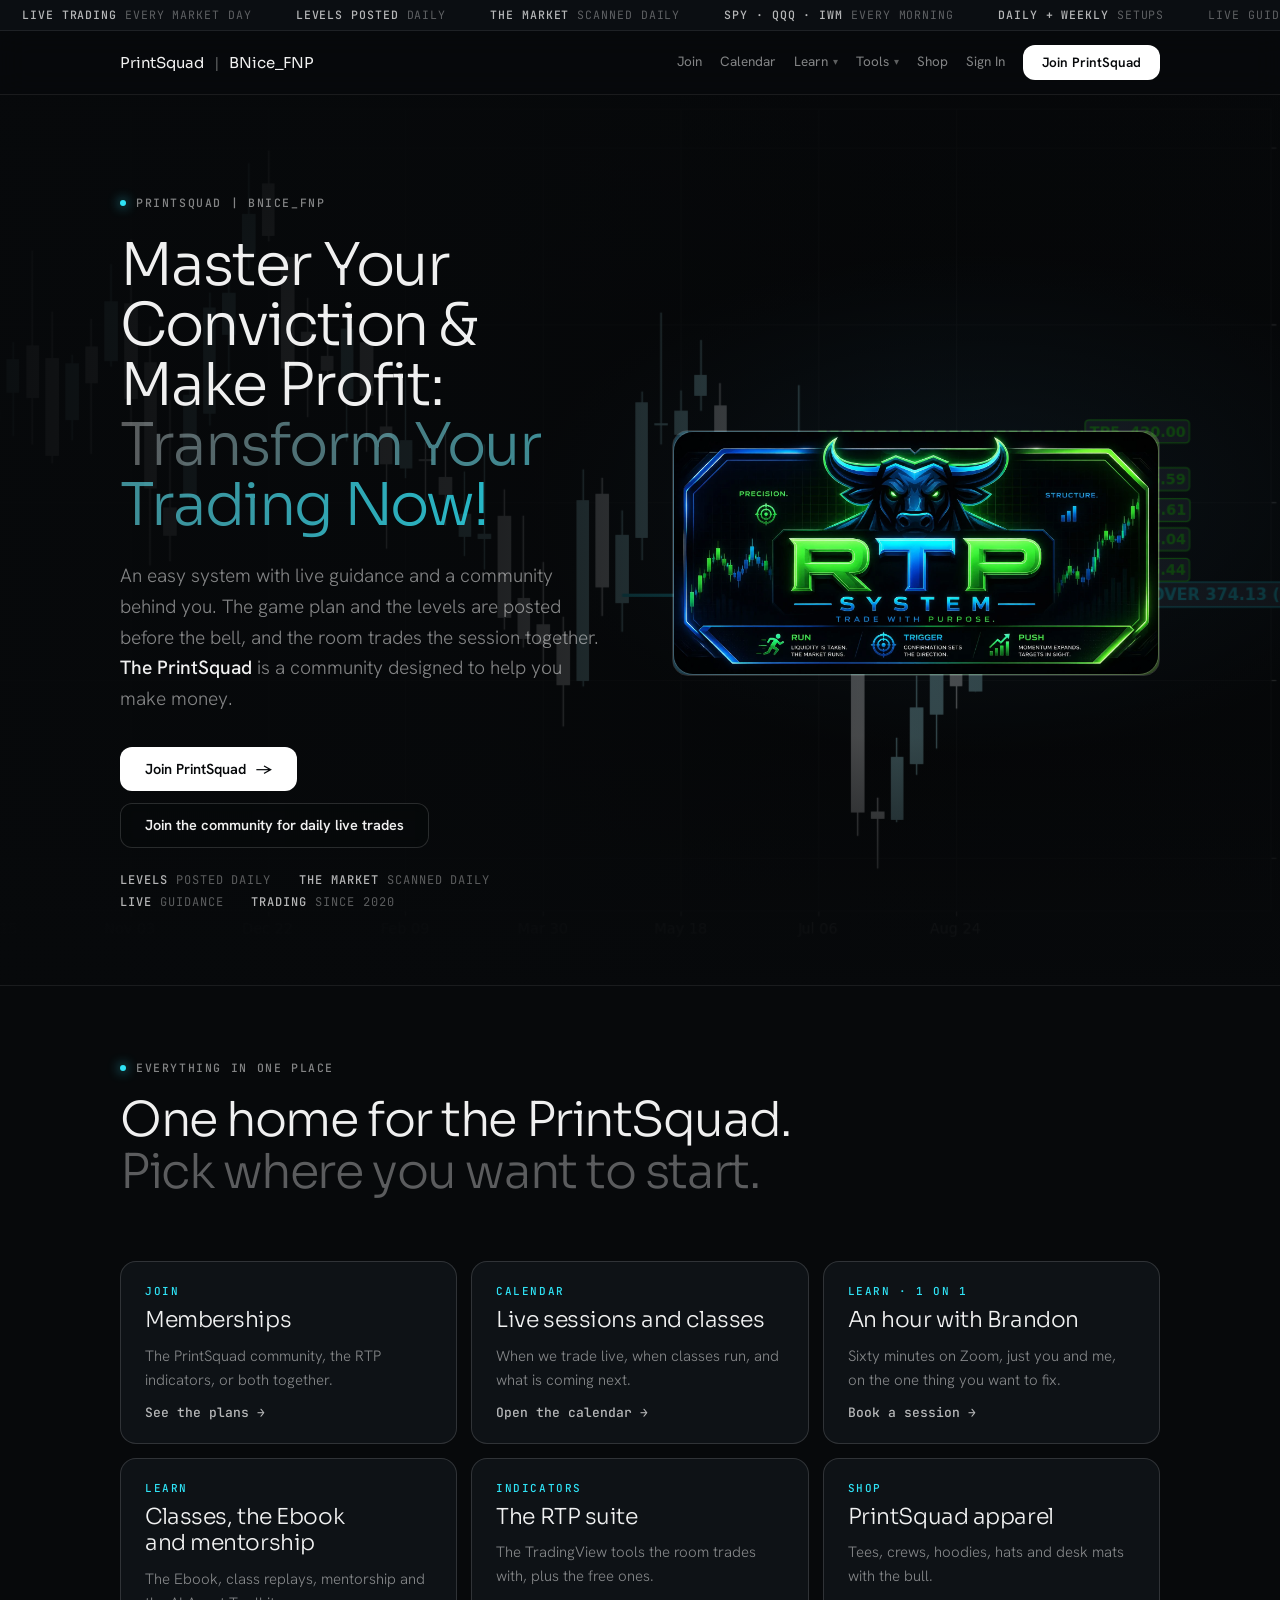
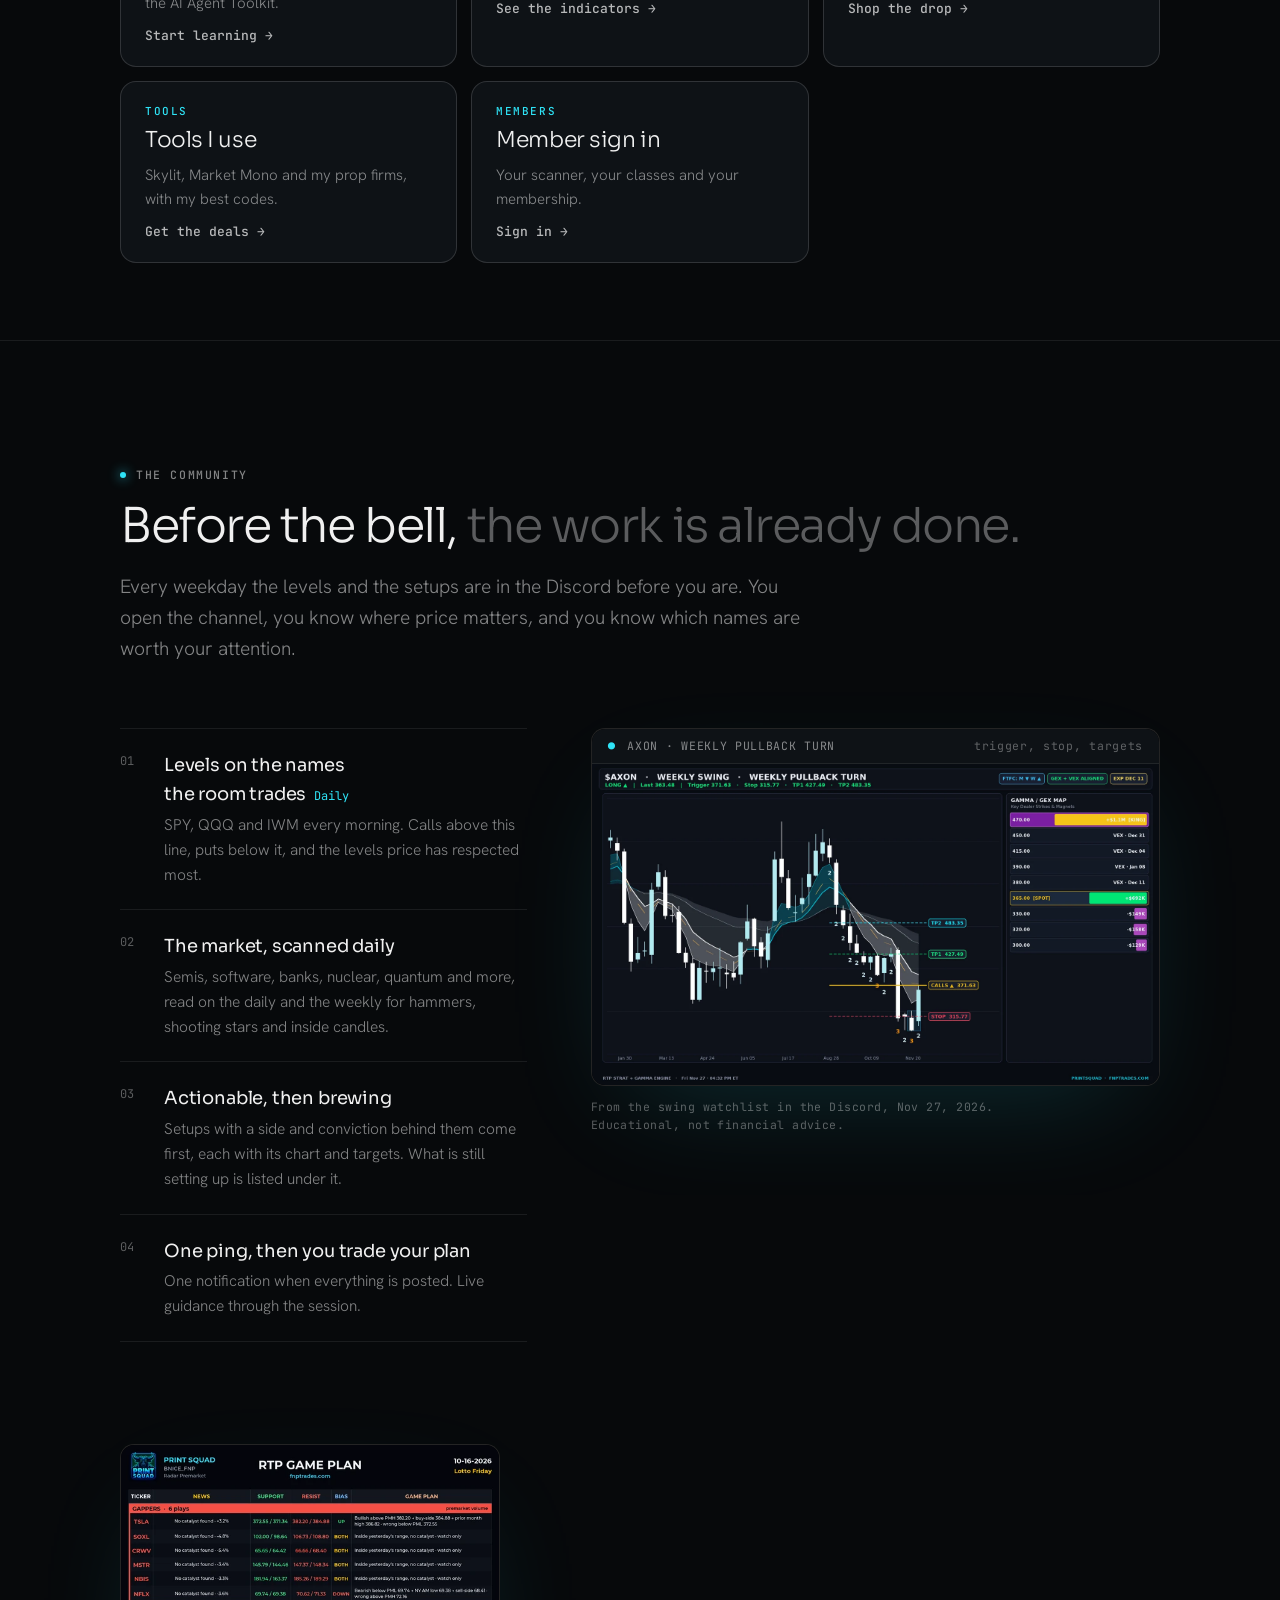
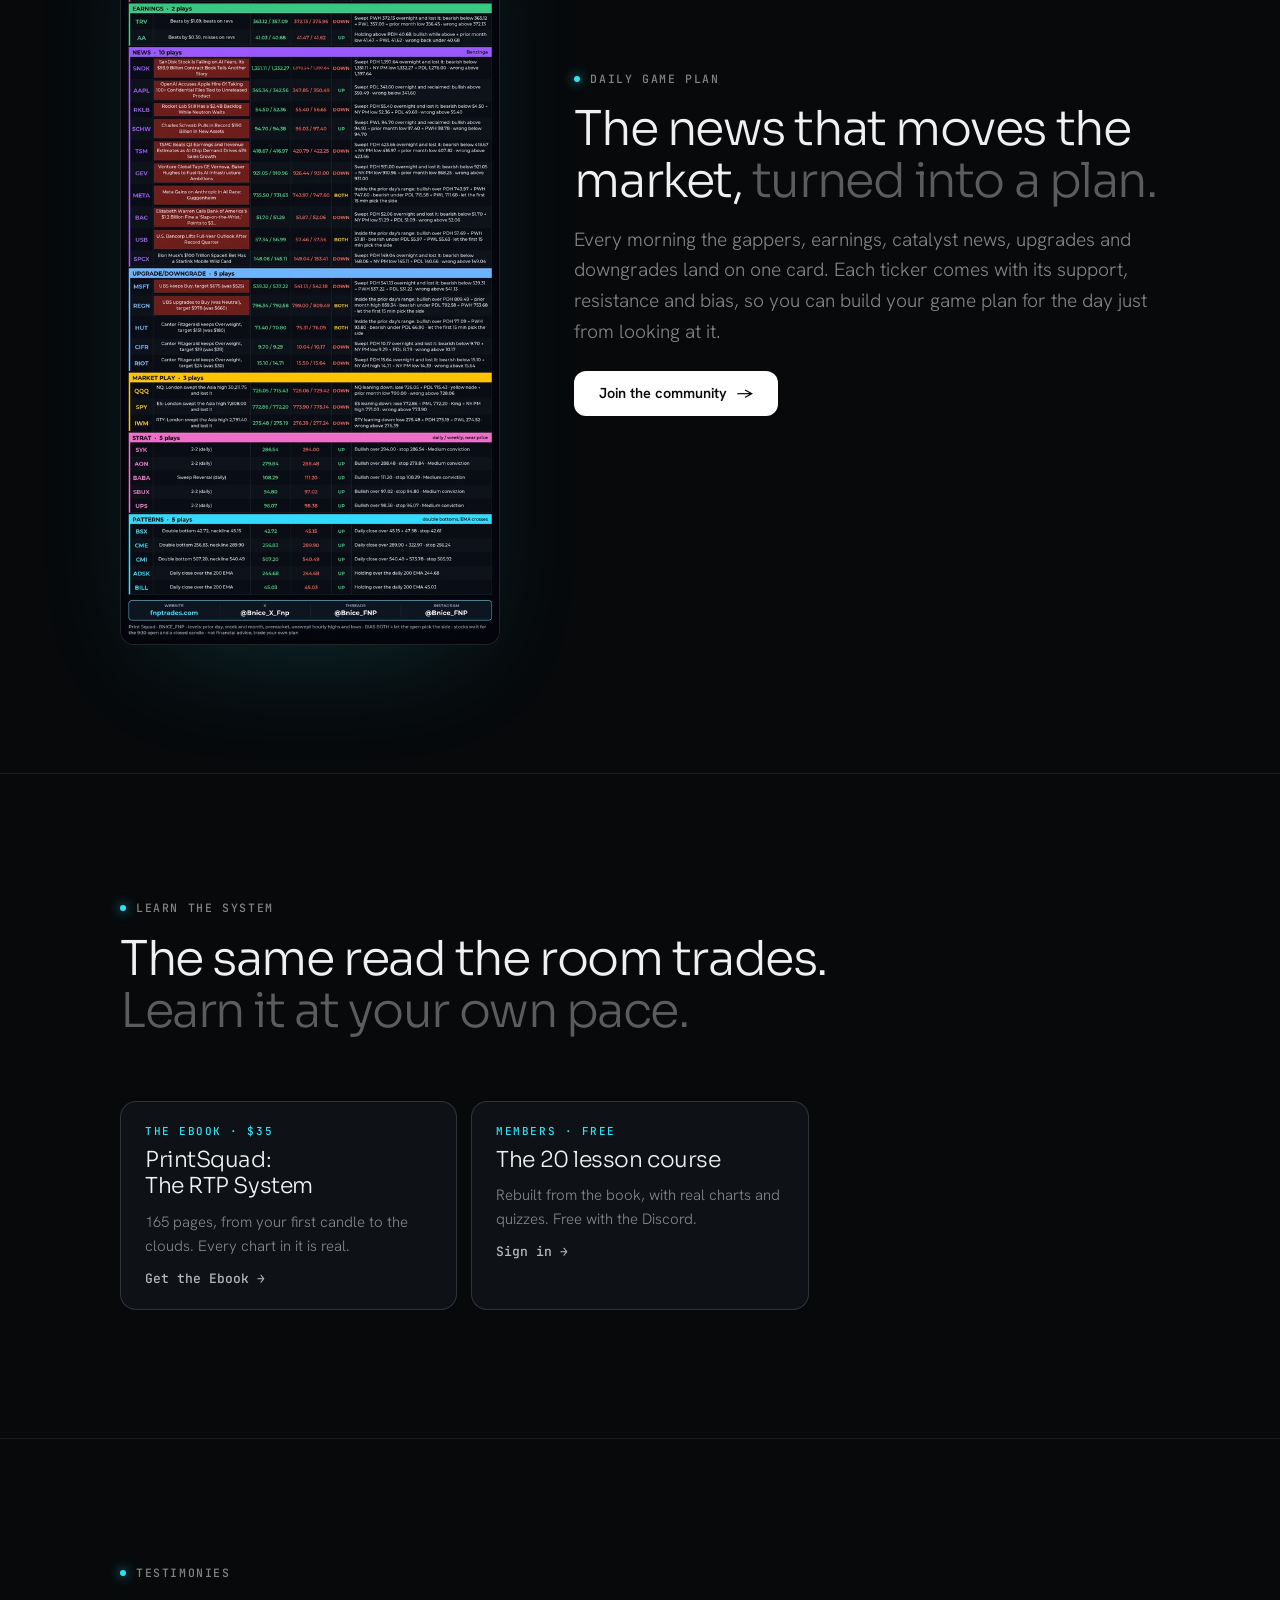
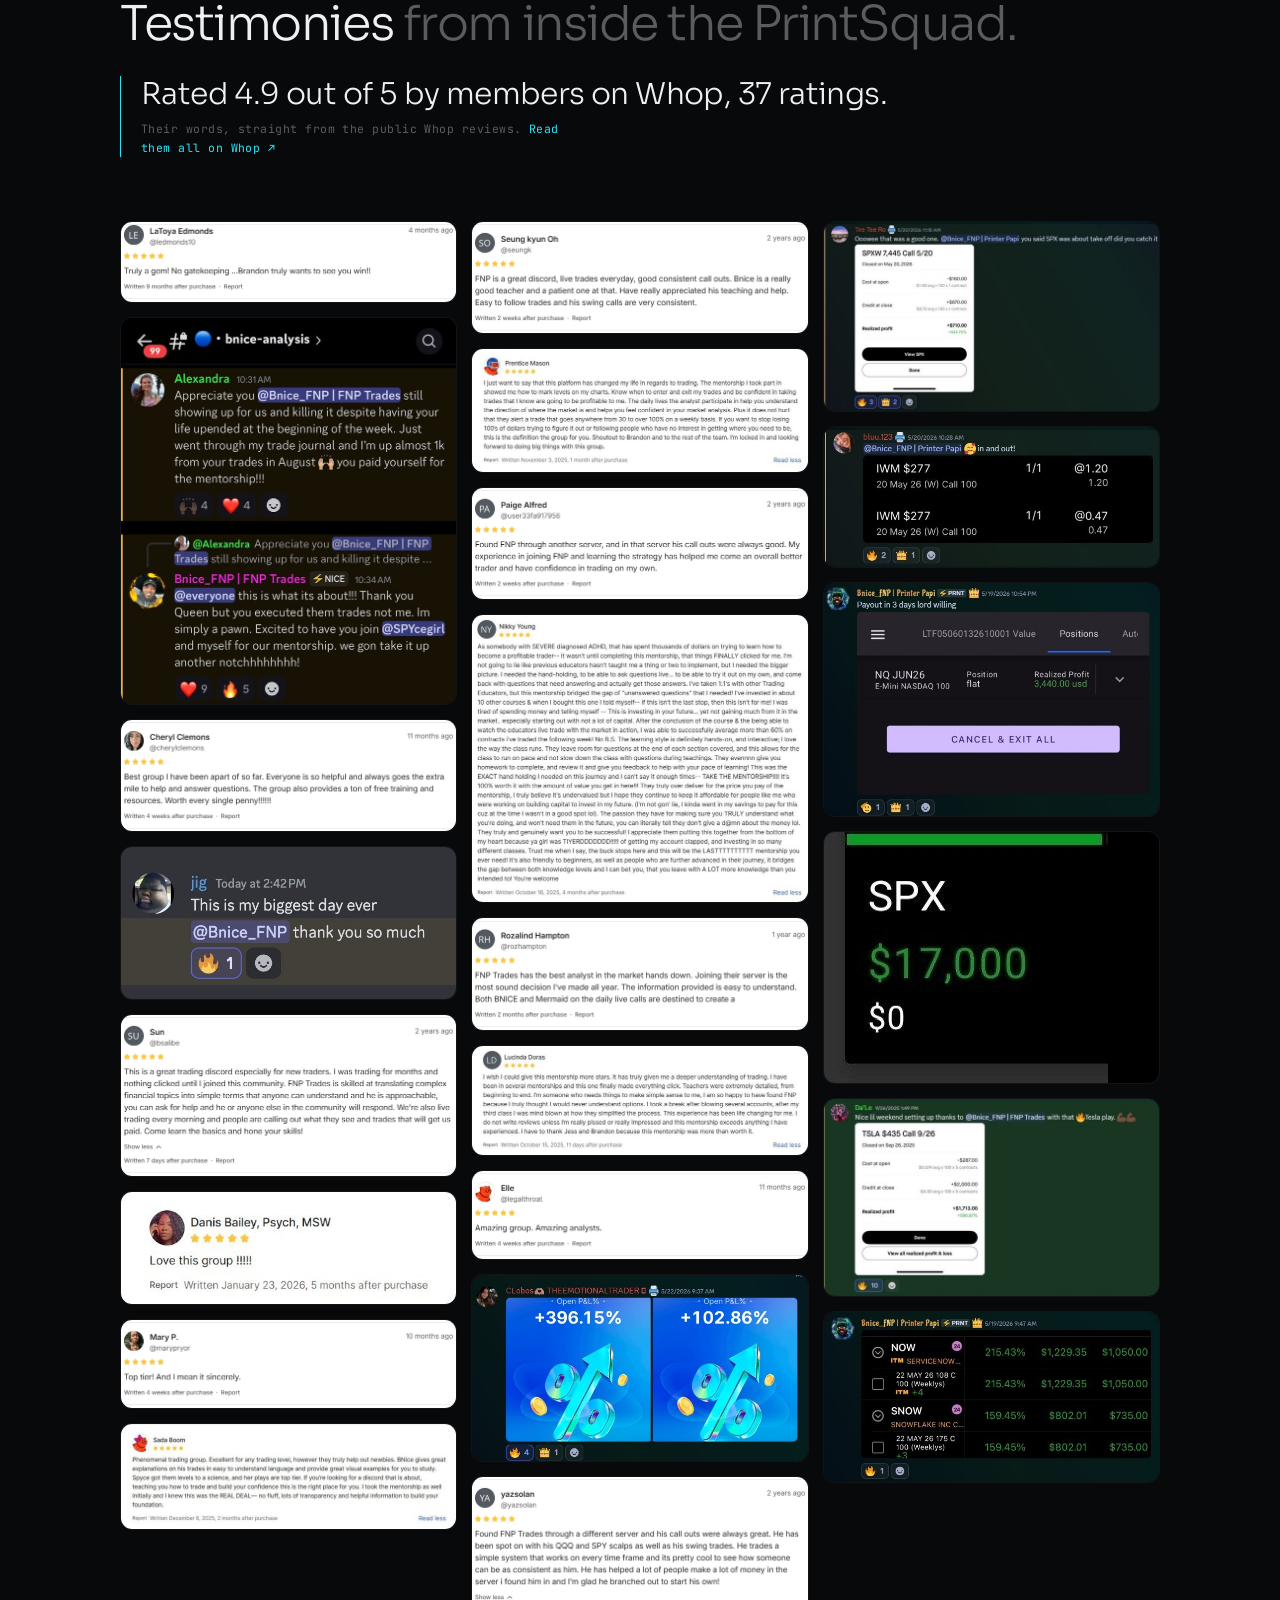
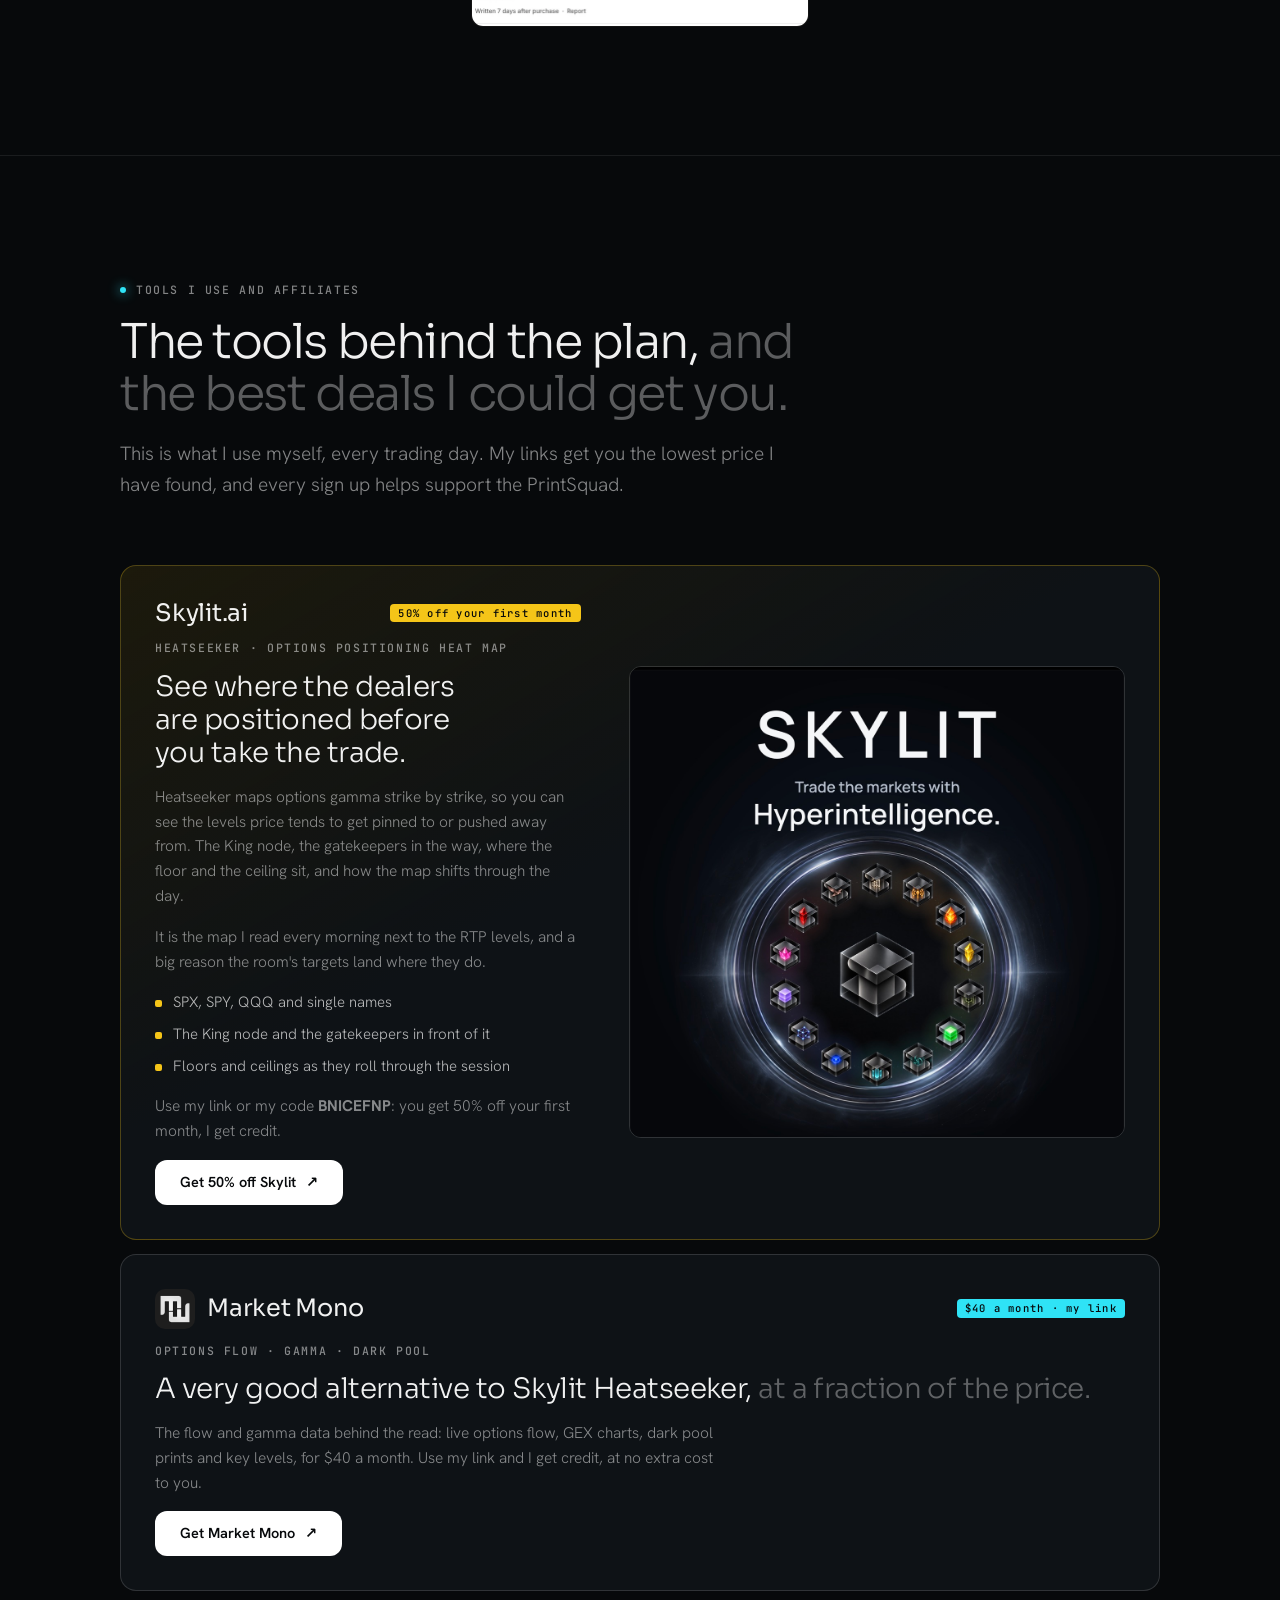
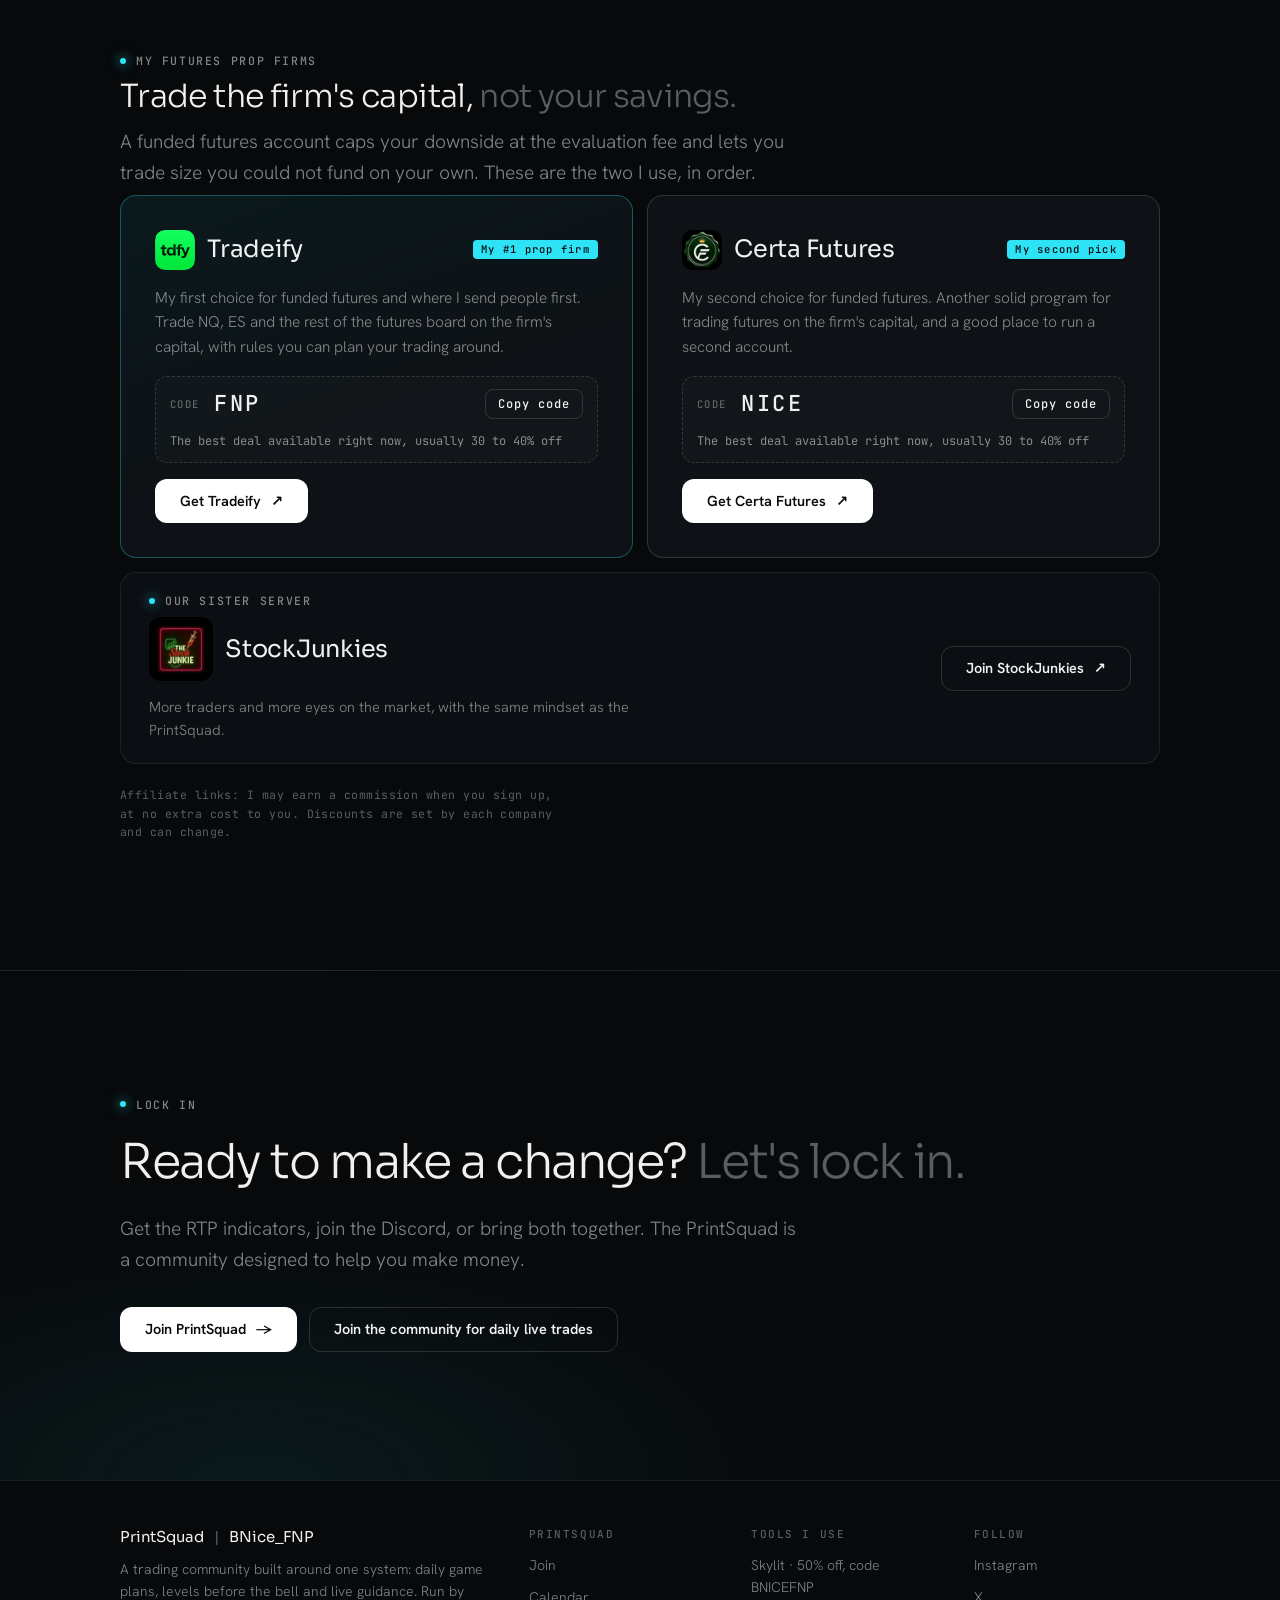
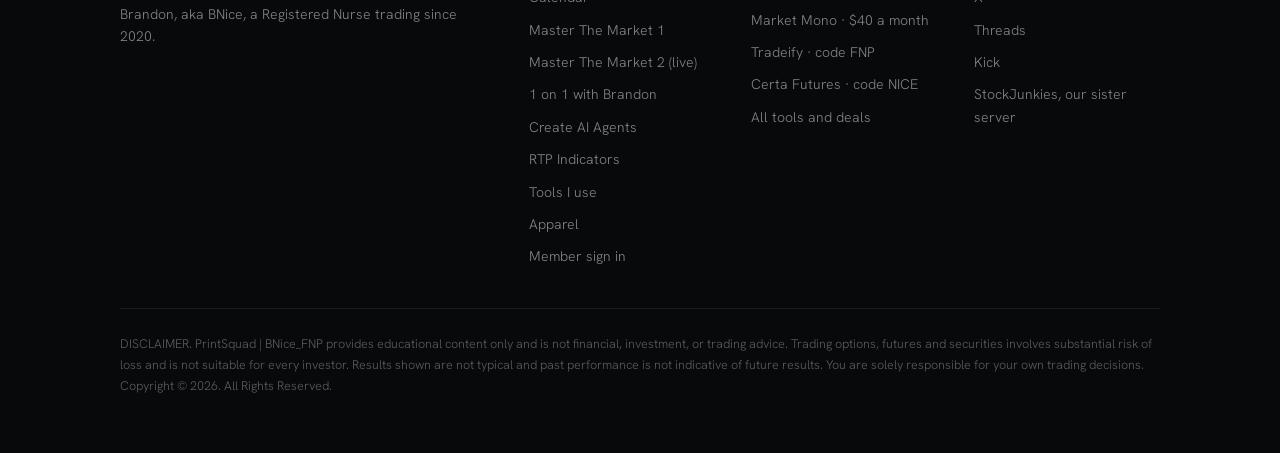
==== commit 73d95484: "Home: AXON swing card Co-Authored-By: Claude Opus 5.5 <noreply@anthropic.com>" ====
--- a/index.html
+++ b/index.html
@@ -5,6 +5,15 @@
 <meta name="viewport" content="width=device-width,initial-scale=1">
 <title>PrintSquad | Live trading community with BNice</title>
 <meta name="description" content="PrintSquad by BNice_FNP. Daily game plans, levels before the bell, live trading, classes, 1 on 1 sessions and the RTP indicators, all in one place.">
+<meta property="og:type" content="website">
+<meta property="og:site_name" content="PrintSquad">
+<meta property="og:url" content="https://printsquad.net/">
+<meta property="og:title" content="PrintSquad | Live trading community with BNice">
+<meta property="og:description" content="PrintSquad by BNice_FNP. Daily game plans, levels before the bell, live trading, classes, 1 on 1 sessions and the RTP indicators, all in one place.">
+<meta property="og:image" content="https://printsquad.net/assets/og/default.jpg">
+<meta property="og:image:width" content="1200">
+<meta property="og:image:height" content="630">
+<meta name="twitter:card" content="summary_large_image">
 <link rel="preconnect" href="https://fonts.googleapis.com">
 <link rel="stylesheet" href="https://fonts.googleapis.com/css2?family=Sora:wght@200;300;400;600&family=Hanken+Grotesk:wght@300;400;500;600&family=JetBrains+Mono:wght@400;500&display=swap">
 <link rel="stylesheet" href="/site.css">
@@ -69,22 +78,11 @@
       <div class="step"><h3>One ping, then you trade your plan</h3><p>One notification when everything is posted. Live guidance through the session.</p></div>
     </div>
     <div class="feed">
-      <div class="msg" role="img" aria-label="Sample scan output for QQQ and SPY">
-        <div><span class="sym">QQQ</span> · W UP<span class="tag">ACTIONABLE</span></div>
-        <div><code>W 09/14</code>  HAMMER · 4/5 checks · O97% <span class="ok">✓</span></div>
-        <div class="plan">› OVER 721.74 (W)  S 697.33  T1 721.89  T2 748.65</div>
-      </div>
-      <div class="msg" role="img" aria-label="Sample scan output for SPY">
-        <div><span class="sym">SPY</span> · DISAGREE</div>
-        <div><code>D 09/18</code>  SHOOTING STAR · 2/5 checks · O85% <span class="no">✗</span></div>
-        <div><code>W 09/14</code>  HAMMER · 4/5 checks · O39% <span class="no">✗</span></div>
-        <div class="plan">› OVER 763.58 (W)  ·  UNDER 757.96 (D)</div>
-      </div>
       <figure class="shot" style="margin:0">
-        <div class="shot-bar"><em>●</em><span>TSLA · WEEKLY · HAMMER</span><span>the level, then the targets</span></div>
-        <img src="/assets/chart_hero.png" alt="A weekly TSLA chart in the PrintSquad scan template: a calls over level at 374.13 with five targets stacked above it." width="1553" height="914">
+        <div class="shot-bar"><em>●</em><span>AXON · WEEKLY PULLBACK TURN</span><span>trigger, stop, targets</span></div>
+        <img src="/assets/swing_axon_weekly.webp" alt="The AXON weekly swing card from the PrintSquad swing watchlist: a weekly pullback turn, calls over 371.63, stop 315.77, TP1 427.49, TP2 483.35, with the gamma map beside the chart." width="1520" height="860" loading="lazy">
       </figure>
-      <p class="note">Sample output from the week of Sep 14, 2026. Educational, not financial advice.</p>
+      <p class="note">From the swing watchlist in the Discord, Nov 27, 2026. Educational, not financial advice.</p>
     </div>
   </div>
 
@@ -236,7 +234,8 @@
   var ok = ["x", "threads", "instagram", "youtube", "kick", "email", "discord", "site"];
   var q = new URLSearchParams(location.search);
   var src = (q.get("src") || q.get("utm_source") || "").toLowerCase();
-  if (ok.indexOf(src) < 0) return;
+  // a sub tag counts too: discord_shop, discord_edu (2026-11-28, one link per Discord channel)
+  if (!/^[a-z0-9_](1, 30)$/.test(src) || ok.indexOf(src.split("_")[0]) < 0) return;
   document.querySelectorAll("a[data-ebook]").forEach(function (a) {
     var u = new URL(a.href);
     u.searchParams.set("client_reference_id", "ebook_" + src);
--- a/site.css
+++ b/site.css
@@ -541,3 +541,145 @@
 .prog p{font-size:15px;color:var(--t3)}
 .prog .go-arrow{margin-top:auto;font:500 13px/1 var(--mono);color:var(--t2)}
 @media (max-width:860px){.meet{grid-template-columns:minmax(0,1fr)}.programs{grid-template-columns:minmax(0,1fr)}}
+
+/* home v2 rebuild sections (2026-11-28): real numbers, inside the Discord, where do you start */
+.numbers{display:grid;grid-template-columns:repeat(5,minmax(0,1fr));gap:14px;margin-top:28px}
+.numbers div{border:1px solid var(--line-2);border-radius:16px;padding:22px 20px;background:var(--panel);display:grid;gap:8px}
+.numbers b{font:300 clamp(34px,4.4vw,54px)/1 var(--display);letter-spacing:-.03em;color:var(--cyan)}
+.numbers span{font:500 12px/1.4 var(--mono);letter-spacing:.08em;text-transform:uppercase;color:var(--t3)}
+.inside{display:grid;grid-template-columns:minmax(0,5fr) minmax(0,7fr);gap:clamp(32px,5vw,72px);align-items:start}
+.inside-copy{display:grid;gap:20px;position:sticky;top:96px}
+.rooms{display:grid;gap:0;border-top:1px solid var(--line)}
+.room{display:grid;grid-template-columns:64px 1fr;gap:16px;padding:20px 0;border-bottom:1px solid var(--line)}
+.room .n{font:300 28px/1 var(--display);color:var(--cyan)}
+.room h3{font-size:20px;margin-bottom:6px}
+.room p{font-size:15px;color:var(--t3)}
+.pick{display:grid;grid-template-columns:repeat(2,minmax(0,1fr));gap:18px;margin:28px 0 16px}
+.pick-col{border:1px solid var(--line-2);border-radius:18px;padding:24px;background:var(--panel);display:grid;gap:12px;align-content:start}
+.pick-col h3{font-size:26px}
+.pk{display:flex;justify-content:space-between;align-items:center;gap:16px;text-align:left;border:1px solid var(--line);border-radius:12px;padding:16px 18px;transition:border-color .2s ease}
+.pk:hover{border-color:var(--cyan)}
+.pk.best{border-color:rgba(47,227,246,.45);background:rgba(47,227,246,.05)}
+.pk span{display:grid;gap:4px}
+.pk b{font:400 17px/1.2 var(--display);color:var(--t1)}
+.pk em{font-style:normal;font-size:14px;color:var(--t3)}
+.pk strong{font:300 26px/1 var(--display);color:var(--t1);white-space:nowrap}
+.pk strong small{font-size:14px;color:var(--t3)}
+.prog .pic img.fit-contain{object-fit:contain;background:#000}
+.prog .pic img.fit-chart{object-fit:cover;object-position:50% 40%}
+.prog .tagp{z-index:2}
+.prog .pic img.fit-center{object-fit:cover;object-position:center}
+.btn-xl{font-size:20px;padding:20px 38px}
+@media (max-width:860px){
+  .numbers{grid-template-columns:repeat(2,minmax(0,1fr))}
+  .numbers div:last-child{grid-column:1/-1}
+  .inside,.pick{grid-template-columns:1fr}
+  .inside-copy{position:static}
+}
+
+/* calendar v2 (2026-11-28, preview): Sovereign style day cards + an Up next side panel, no week column */
+.kc{display:grid;grid-template-columns:minmax(0,1fr) 320px;gap:16px;align-items:start}
+.kc-main{background:#0b0d13;border:1px solid #1b1e29;border-radius:16px;padding:18px;display:grid;gap:14px}
+.kc-top{display:flex;align-items:center;justify-content:space-between;gap:12px}
+.kc-top h3{margin:0;font:600 17px var(--body);color:#f8fafc}
+.kc-nav{display:flex;gap:6px}
+.kc-nav button{font:600 12px var(--body);color:#cbd5e1;background:#11141c;border:1px solid #20242f;border-radius:8px;padding:7px 11px;cursor:pointer}
+.kc-nav button:hover{border-color:#475569}
+.kc-grid{display:grid;grid-template-columns:repeat(7,minmax(0,1fr));gap:8px}
+.kc-dow{font:600 11px var(--mono);letter-spacing:.08em;text-transform:uppercase;color:#5b6375;text-align:center;padding-bottom:2px}
+.kc-day{min-height:96px;border-radius:12px;border:1px solid #1a1e28;background:#0e1118;padding:10px 11px;display:flex;flex-direction:column;gap:6px;cursor:pointer;transition:border-color .12s,transform .12s}
+.kc-day:hover{border-color:#3a4252;transform:translateY(-1px)}
+.kc-day.out{background:transparent;border-color:transparent;cursor:default;pointer-events:none}
+.kc-day.past{opacity:.42}
+.kc-day.sel{border-color:#e2e8f0;box-shadow:0 0 0 2px rgba(226,232,240,.12)}
+.kc-num{font:600 12px var(--body);color:#7c8597}
+.kc-num.today{display:inline-flex;align-items:center;gap:6px;font:700 10px var(--mono);letter-spacing:.08em;text-transform:uppercase;color:#f8fafc}
+.kc-num.today b{display:inline-grid;place-items:center;width:22px;height:22px;border-radius:50%;border:1.5px solid #f8fafc;font:700 11px var(--body)}
+.kc-t{font:600 16px/1.15 var(--display);color:#f1f5f9;letter-spacing:-.01em}
+.kc-bar{display:block;height:3px;border-radius:3px;background:#2a2f3b}
+.kc-m{font:500 11px/1.3 var(--body);color:#94a3b8}
+.kc-day.k-live{background:linear-gradient(180deg,rgba(47,227,246,.09),rgba(47,227,246,.03));border-color:rgba(47,227,246,.22)}
+.kc-day.k-live .kc-bar{background:#2FE3F6}
+.kc-day.k-collab{background:linear-gradient(180deg,rgba(245,197,24,.10),rgba(245,197,24,.03));border-color:rgba(245,197,24,.26)}
+.kc-day.k-collab .kc-bar{background:#F5C518}
+.kc-day.k-class{background:linear-gradient(180deg,rgba(47,227,160,.11),rgba(47,227,160,.03));border-color:rgba(47,227,160,.28)}
+.kc-day.k-class .kc-bar{background:#2FE3A0}
+.kc-day.k-closed .kc-t{color:#8b93a5}
+.kc-legend{display:flex;flex-wrap:wrap;gap:8px 18px;font:500 12px var(--body);color:#8b93a5;align-items:center}
+.kc-legend i{display:inline-block;width:22px;height:4px;border-radius:3px;margin-right:7px;vertical-align:middle;background:#2a2f3b}
+.kc-legend i.live{background:#2FE3F6}.kc-legend i.collab{background:#F5C518}.kc-legend i.class{background:#2FE3A0}
+.kc-legend .tz{margin-left:auto;font:600 10px var(--mono);letter-spacing:.08em;text-transform:uppercase;color:#5b6375}
+.kc-side{background:#0b0d13;border:1px solid #1b1e29;border-radius:16px;padding:18px;display:grid;gap:18px;position:sticky;top:96px}
+.kc-side h4{margin:0 0 10px;font:700 11px var(--mono);letter-spacing:.1em;text-transform:uppercase;color:#7c8597}
+.kc-up{border-top:1px solid #1b1e29;padding-top:16px}
+.kc-ev{display:grid;grid-template-columns:46px 1fr;gap:12px;padding:10px 0;border-bottom:1px solid #141822}
+.kc-ev:last-child{border-bottom:0}
+.kc-date{display:grid;justify-items:center;align-content:start;gap:2px;border-radius:10px;padding:6px 0;background:#11141c;border:1px solid #1d212c}
+.kc-date span{font:600 10px var(--mono);letter-spacing:.06em;text-transform:uppercase;color:#7c8597}
+.kc-date b{font:500 18px/1 var(--display);color:#f1f5f9}
+.kc-ev.k-live .kc-date{border-color:rgba(47,227,246,.35)}.kc-ev.k-collab .kc-date{border-color:rgba(245,197,24,.4)}.kc-ev.k-class .kc-date{border-color:rgba(47,227,160,.4)}
+.kc-what{display:grid;gap:3px;align-content:start}
+.kc-what b{font:600 14px/1.25 var(--body);color:#f1f5f9}
+.kc-what span{font:500 12px var(--body);color:#94a3b8}
+.kc-what p{font-size:13px;color:#a3acbb;margin:4px 0 0}
+.kc-what .btn{justify-self:start;margin-top:8px}
+.kc-ev.big .kc-what b{font-size:15px}
+.kc-none{font-size:14px;color:#7c8597}
+@media (max-width:980px){
+  .kc{grid-template-columns:1fr}
+  .kc-side{position:static}
+}
+@media (max-width:640px){
+  .kc-grid{gap:4px}
+  .kc-day{min-height:58px;padding:6px;border-radius:9px;gap:4px}
+  .kc-t,.kc-m{display:none}
+  .kc-num.today{font-size:0;gap:0}
+  .kc-num.today b{width:20px;height:20px;font-size:10px}
+}
+
+
+/* members preview: Videos (YouTube by chapter) + Classes (Whop) tabs, 2026-11-28 */
+.vx{display:grid;grid-template-columns:230px minmax(0,1fr);gap:16px;margin-top:6px}
+.vx-ch{display:grid;gap:6px;align-content:start}
+.vx-ch button{display:grid;grid-template-columns:26px 1fr;grid-template-rows:auto auto;column-gap:10px;text-align:left;background:#0e1118;border:1px solid #1a1e28;border-radius:10px;padding:10px 12px;cursor:pointer;color:inherit}
+.vx-ch button[aria-current="true"]{border-color:rgba(47,227,246,.5);background:rgba(47,227,246,.06)}
+.vx-ch .n{grid-row:1/3;font:300 22px/1 var(--display);color:var(--cyan)}
+.vx-ch b{font:600 14px/1.2 var(--body);color:#f1f5f9}
+.vx-ch small{font:500 11px var(--mono);color:#7c8597}
+.vx-play{display:grid;gap:12px}
+.vx-frame{position:relative;aspect-ratio:16/9;border-radius:12px;overflow:hidden;border:1px solid #1a1e28;background:#000}
+.vx-frame iframe{position:absolute;inset:0;width:100%;height:100%;border:0}
+.vx-now{display:grid;gap:4px}
+.vx-now b{font:600 16px/1.3 var(--body);color:#f1f5f9}
+.vx-list{display:grid;gap:8px}
+.vx-list button{display:grid;grid-template-columns:120px 1fr;gap:12px;align-items:center;text-align:left;background:#0e1118;border:1px solid #1a1e28;border-radius:10px;padding:8px;cursor:pointer;color:inherit}
+.vx-list button[aria-current="true"]{border-color:rgba(47,227,246,.5)}
+.vx-list img{border-radius:6px;aspect-ratio:16/9;object-fit:cover}
+.vx-list b{display:block;font:600 13px/1.3 var(--body);color:#e2e8f0}
+.vx-list small{font:500 11px var(--mono);color:#7c8597}
+.cls-grid{display:grid;grid-template-columns:repeat(2,minmax(0,1fr));gap:12px;margin-top:8px}
+.cl{border:1px solid #1a1e28;border-radius:12px;padding:16px;background:#0e1118;display:grid;gap:8px;align-content:start}
+.cl h4{margin:0;font:600 16px/1.25 var(--body);color:#f1f5f9}
+.cl p{font-size:14px;color:#94a3b8;margin:0}
+.cl .btn{justify-self:start;margin-top:4px}
+.cl.cl-mine{border-color:rgba(47,227,246,.4)}
+.cl.cl-locked{opacity:.75}
+.cl-st{font:700 10px var(--mono);letter-spacing:.08em}
+.cl-st.st-on{color:var(--cyan)}.cl-st.st-soon{color:var(--gold)}.cl-st.st-off{color:#7c8597}
+@media (max-width:860px){.vx,.cls-grid{grid-template-columns:1fr}.vx-ch{grid-template-columns:repeat(2,minmax(0,1fr))}}
+
+/* calendar v2, Google style chips (2026-11-28) */
+.kc-day{min-height:104px}
+.kc-chip{width:100%;box-sizing:border-box;font:600 11.5px/1.25 var(--body);color:#e2e8f0;border-radius:6px;padding:4px 6px;background:#161a23;border-left:3px solid #3a4252;overflow:hidden;display:-webkit-box;-webkit-line-clamp:2;-webkit-box-orient:vertical}
+.kc-chip i{font-style:normal;margin-right:4px}
+.kc-chip.k-live{background:rgba(47,227,246,.10);border-left-color:#2FE3F6}
+.kc-chip.k-collab{background:rgba(245,197,24,.11);border-left-color:#F5C518}
+.kc-chip.k-class,.kc-chip.k-live_class{background:rgba(47,227,160,.11);border-left-color:#2FE3A0}
+.kc-chip.k-recorded{background:rgba(155,140,255,.12);border-left-color:#9B8CFF}
+.kc-chip.k-event{background:rgba(245,83,60,.10);border-left-color:#F5533C}
+.kc-chip.k-closed{background:transparent;border-left-color:#2a2f3b;color:#8b93a5}
+.kc-more{font:600 11px var(--body);color:#94a3b8;padding-left:4px}
+@media (max-width:640px){.kc-chip{font-size:0;padding:3px;-webkit-line-clamp:1}.kc-chip i{font-size:11px;margin:0}.kc-chip.k-closed{display:none}}
+
+.kc-wrap{max-width:1380px}
+.kc-day{padding:9px 8px}
